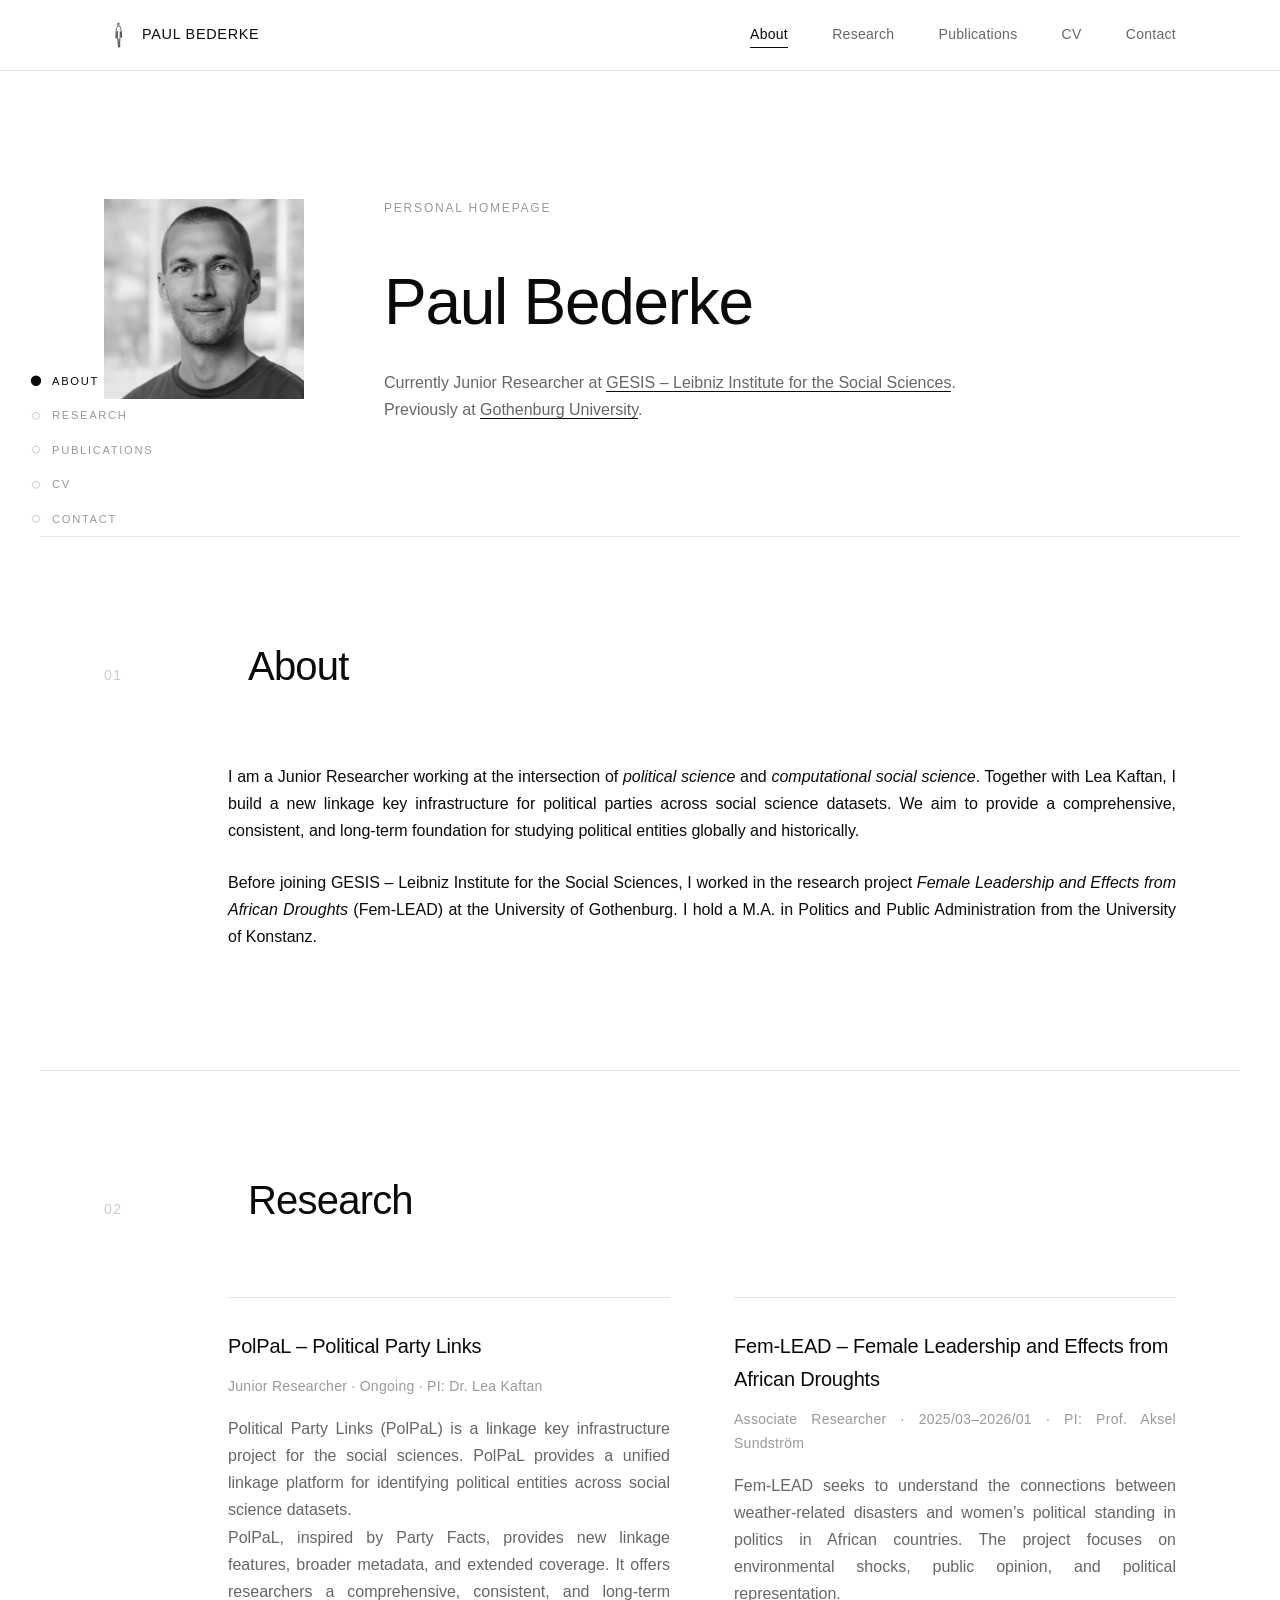
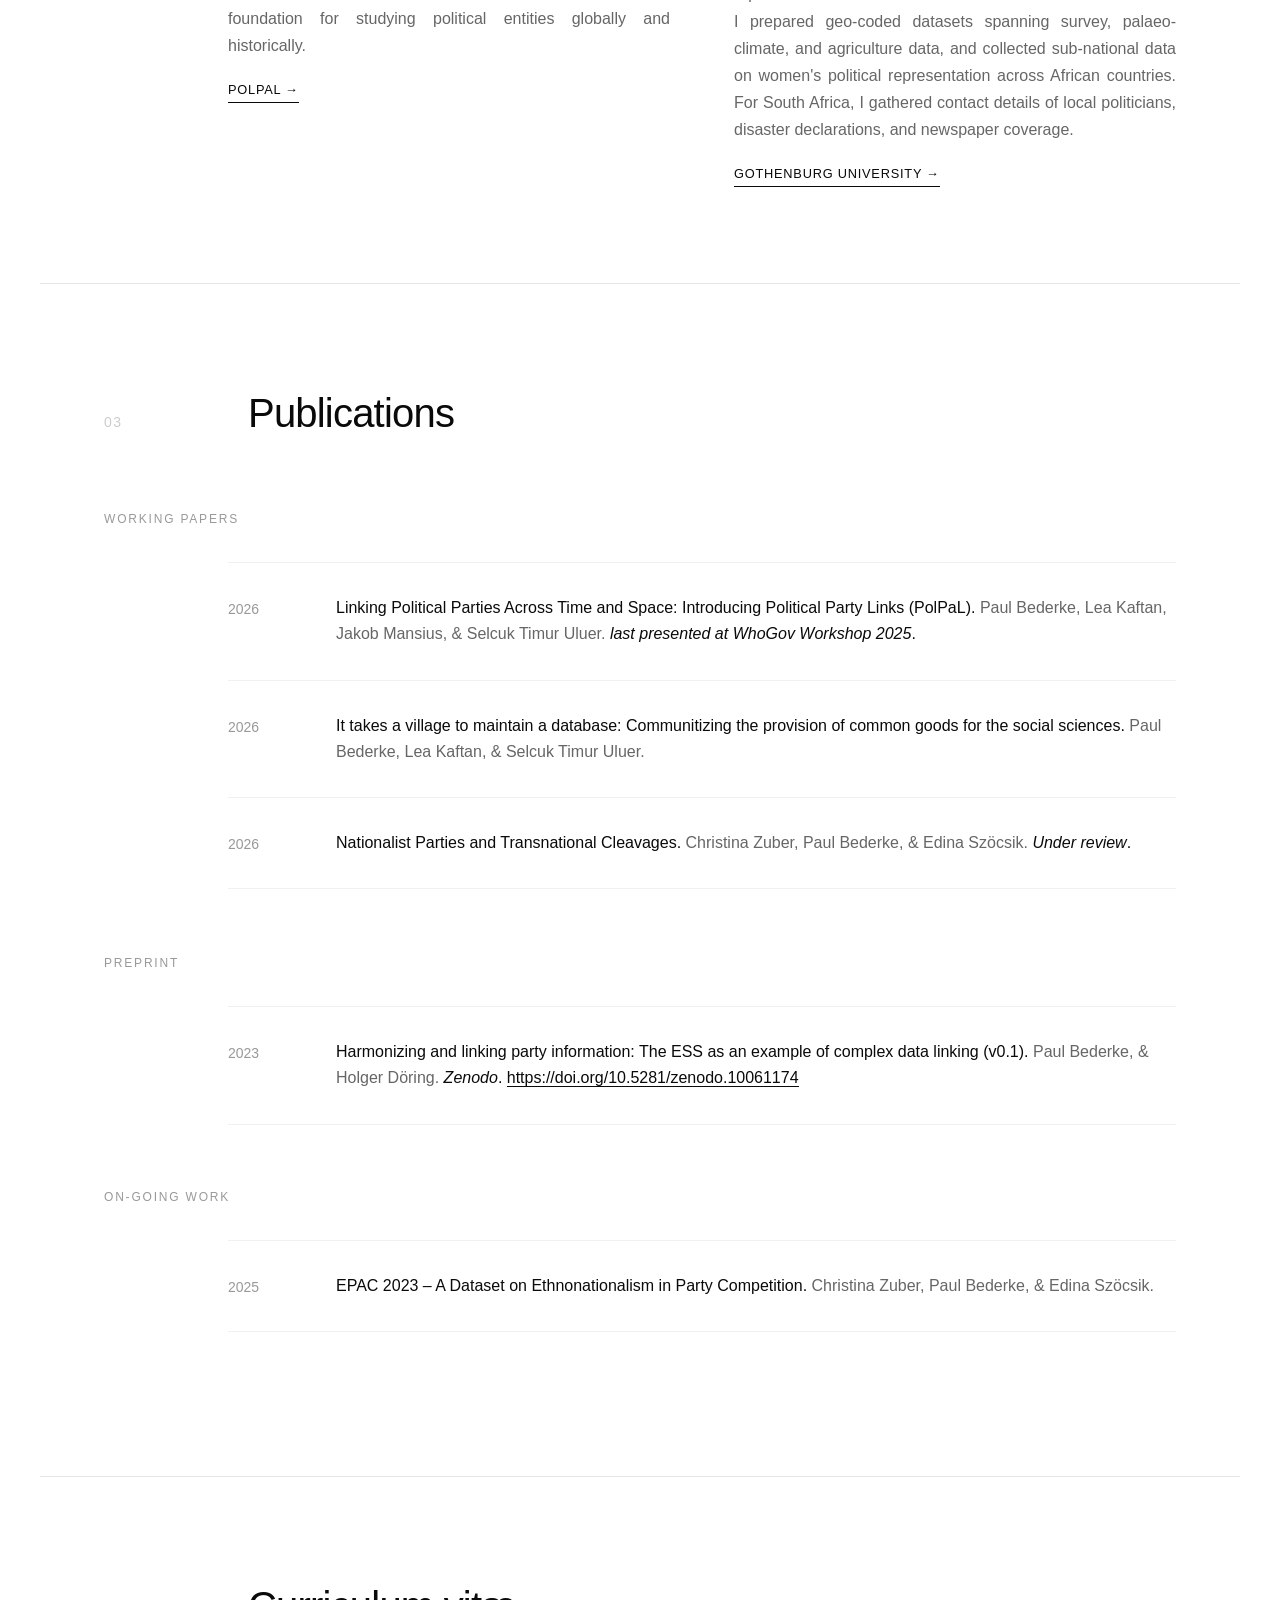
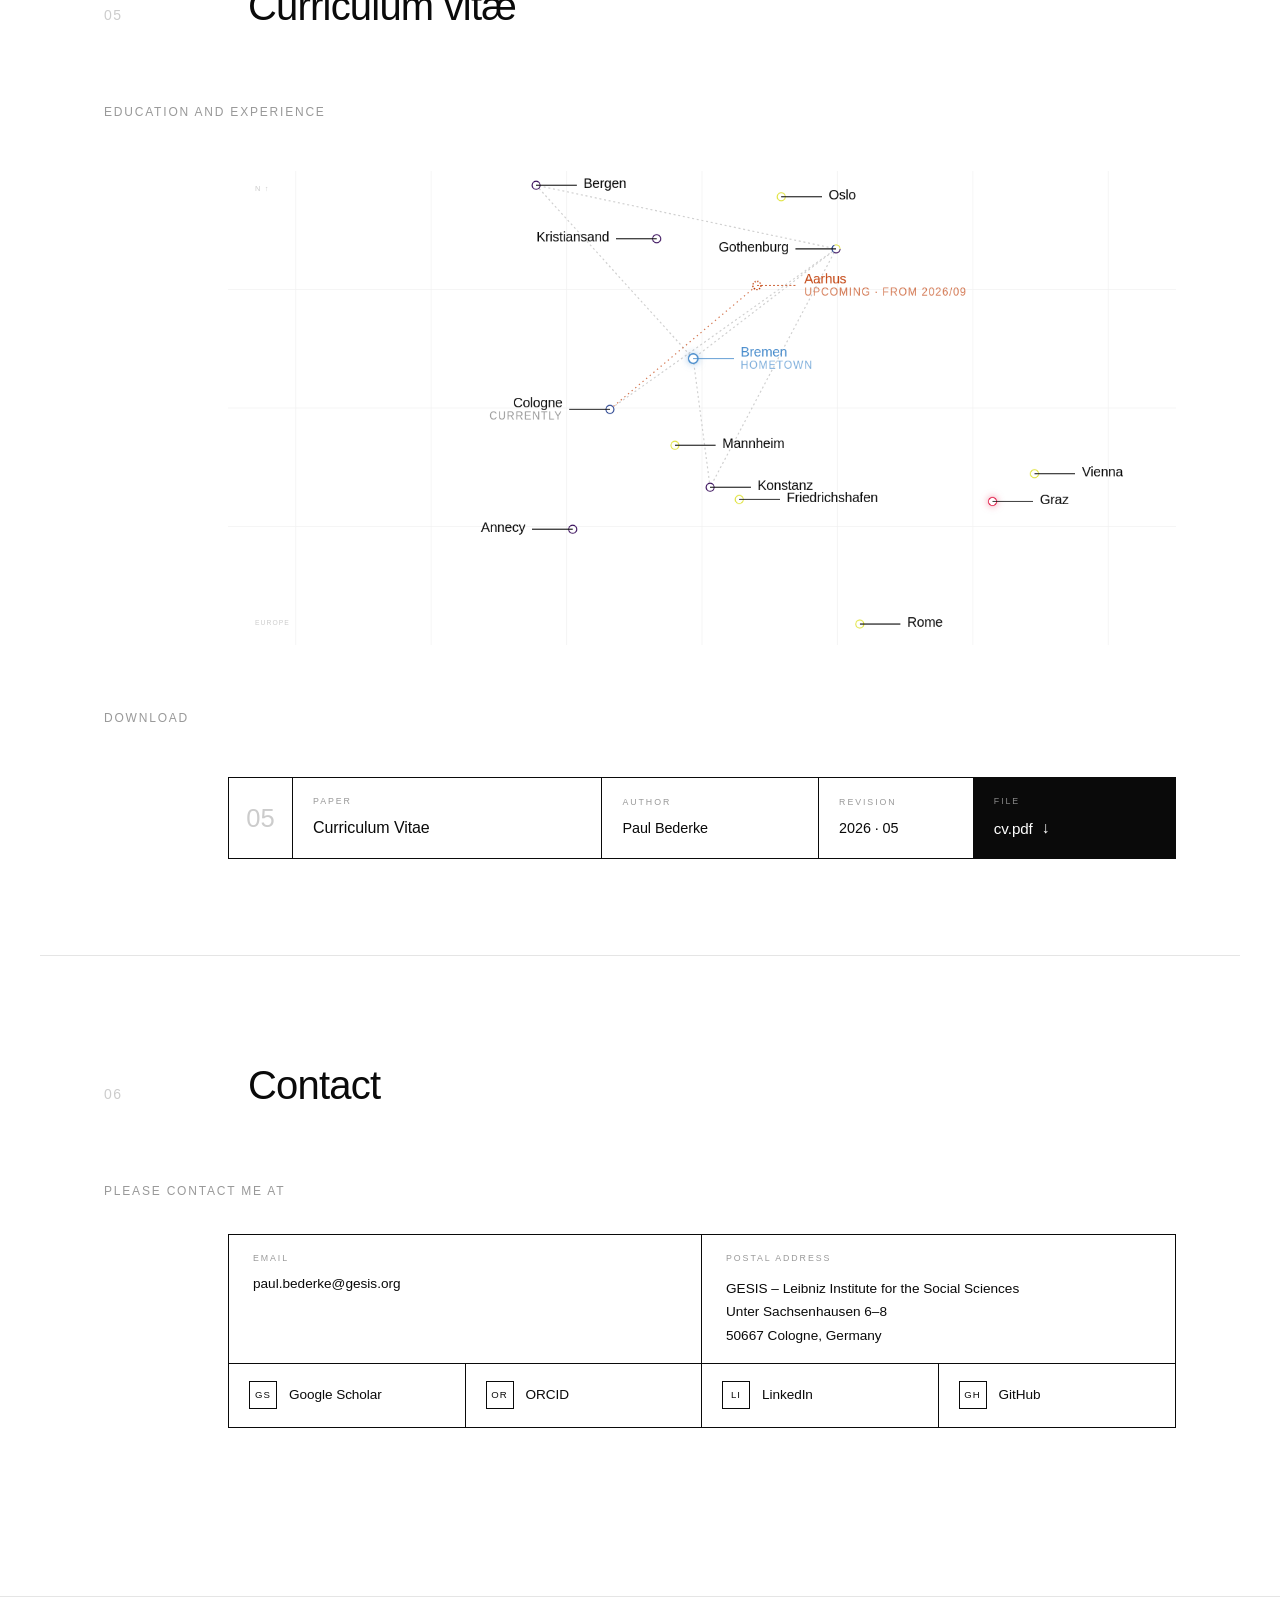
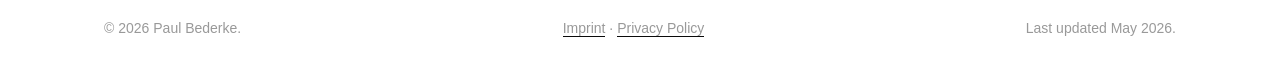
==== index.html @ ec8fa82f "Update PolPaL link and titles of PIs" ====
<!DOCTYPE html>
<html lang="en">

<head>
  <meta charset="UTF-8" />
  <meta name="viewport" content="width=device-width, initial-scale=1.0" />
  <title>Paul Bederke — Homepage</title>
  <meta name="description"
    content="Paul Bederke is a Junior Researcher at GESIS – Leibniz Institute for the Social Sciences, working at the intersection of political science and computational social science. He focuses on political party data linkage (PolPaL) and cross-dataset infrastructure." />
  <meta name="author" content="Paul Bederke" />
  <meta name="keywords"
    content="Paul Bederke, GESIS, Aarhus, university, political science, computational social science, political party data, data linkage, PolPaL, Political Party Links, Party Facts, social science infrastructure, researcher" />
  <meta name="robots" content="index, follow, max-image-preview:large, max-snippet:-1" />
  <meta name="theme-color" content="#0a0a0a" />
  <link rel="canonical" href="https://paulbederke.eu/" />

  <!-- Open Graph -->
  <meta property="og:type" content="profile" />
  <meta property="og:site_name" content="Paul Bederke" />
  <meta property="og:url" content="https://paulbederke.eu/" />
  <meta property="og:title" content="Paul Bederke — Homepage" />
  <meta property="og:description"
    content="Junior Researcher at GESIS working at the intersection of political science and computational social science. Building PolPaL — a linkage key infrastructure for political parties across social science datasets." />
  <meta property="og:image" content="https://paulbederke.eu/me.jpg" />
  <meta property="og:image:alt" content="Portrait of Paul Bederke" />
  <meta property="og:locale" content="en_GB" />
  <meta property="profile:first_name" content="Paul" />
  <meta property="profile:last_name" content="Bederke" />

  <!-- Twitter Card -->
  <meta name="twitter:card" content="summary" />
  <meta name="twitter:title" content="Paul Bederke — Homepage" />
  <meta name="twitter:description"
    content="Junior Researcher at GESIS working at the intersection of political science and computational social science. Building PolPaL — a linkage key infrastructure for political parties across social science datasets." />
  <meta name="twitter:image" content="https://paulbederke.eu/me.jpg" />
  <meta name="twitter:image:alt" content="Portrait of Paul Bederke" />

  <!-- Helvetica is used as a system font; no web font needed -->
  <link rel="icon" type="image/svg+xml" sizes="any" href="icon.svg" />
  <link rel="icon" type="image/svg+xml" href="favicon.svg" />
  <link rel="apple-touch-icon" href="icon.svg" />
  <link rel="stylesheet" href="styles.css" />

  <!-- Structured data -->
  <script type="application/ld+json">
  {
    "@context": "https://schema.org",
    "@graph": [
      {
        "@type": "WebSite",
        "@id": "https://paulbederke.eu/#website",
        "url": "https://paulbederke.eu/",
        "name": "Paul Bederke",
        "description": "Personal homepage of Paul Bederke, Junior Researcher at GESIS working on Political Party Links (PolPaL).",
        "inLanguage": "en",
        "publisher": { "@id": "https://paulbederke.eu/#person" }
      },
      {
        "@type": "Person",
        "@id": "https://paulbederke.eu/#person",
        "name": "Paul Bederke",
        "givenName": "Paul",
        "familyName": "Bederke",
        "url": "https://paulbederke.eu/",
        "mainEntityOfPage": "https://paulbederke.eu/",
        "image": "https://paulbederke.eu/me.jpg",
        "email": "mailto:paul.bederke@gesis.org",
        "description": "Junior Researcher at GESIS \u2013 Leibniz Institute for the Social Sciences, working at the intersection of political science and computational social science. Builds PolPaL, a linkage key infrastructure for political parties across social science datasets.",
        "jobTitle": "Junior Researcher",
        "worksFor": {
          "@type": "Organization",
          "name": "GESIS \u2013 Leibniz Institute for the Social Sciences",
          "url": "https://www.gesis.org/en/home"
        },
        "affiliation": {
          "@type": "Organization",
          "name": "GESIS \u2013 Leibniz Institute for the Social Sciences",
          "url": "https://www.gesis.org/en/home"
        },
        "alumniOf": [
          {
            "@type": "EducationalOrganization",
            "name": "University of Konstanz",
            "url": "https://www.uni-konstanz.de/en/"
          },
          {
            "@type": "EducationalOrganization",
            "name": "University of Bremen",
            "url": "https://www.uni-bremen.de/en/"
          }
        ],
        "knowsAbout": [
          "political science",
          "computational social science",
          "political party data",
          "data linkage",
          "PolPaL",
          "Party Facts",
          "research data infrastructure"
        ],
        "sameAs": [
          "https://scholar.google.com/citations?user=Tad9Q1gAAAAJ&hl=en&oi=ao",
          "https://orcid.org/0000-0001-7555-8656",
          "https://www.linkedin.com/in/paul-bederke/",
          "https://github.com/pbederke"
        ]
      }
    ]
  }
  </script>
</head>

<body>
  <div class="scroll-progress" aria-hidden="true">
    <div class="scroll-progress-bar"></div>
  </div>

  <aside class="side-index" aria-hidden="true">
    <a href="#about" data-target="about"><span class="dot"></span><span class="label">About</span></a>
    <a href="#research" data-target="research"><span class="dot"></span><span class="label">Research</span></a>
    <a href="#publications" data-target="publications"><span class="dot"></span><span
        class="label">Publications</span></a>
    <a href="#cv" data-target="cv"><span class="dot"></span><span class="label">CV</span></a>
    <a href="#contact" data-target="contact"><span class="dot"></span><span class="label">Contact</span></a>
  </aside>

  <header class="site-header">
    <div class="container header-inner">
      <a href="#top" class="brand"><img src="favicon.svg" alt="" class="brand-icon" aria-hidden="true" />Paul
        Bederke</a>
      <nav class="nav">
        <a href="#about">About</a>
        <a href="#research">Research</a>
        <a href="#publications">Publications</a>
        <a href="#cv">CV</a>
        <a href="#contact">Contact</a>
      </nav>
    </div>
  </header>

  <main id="top">
    <section class="hero container">
      <div class="hero-photo-wrap">
        <img src="me.jpg" alt="Portrait of Paul Bederke" class="hero-photo" />
      </div>
      <div class="hero-text">
        <p class="eyebrow reveal">Personal Homepage</p>
        <h1 class="hero-title reveal">
          <em>Paul Bederke</em>
        </h1>
        <p class="hero-sub reveal">
          Currently Junior Researcher at
          <a href="https://www.gesis.org/en/home" target="_blank" rel="noopener noreferrer">GESIS – Leibniz Institute
            for the Social Sciences</a>.
          Previously at <a href="https://www.gu.se/en" target="_blank" rel="noopener noreferrer">Gothenburg
            University</a>.
        </p>
      </div>
    </section>

    <hr class="rule" />

    <section id="about" class="section container">
      <header class="section-head">
        <span class="section-num">01</span>
        <h2>About</h2>
      </header>
      <div class="prose">
        <p>
          I am a Junior Researcher working at the intersection of
          <em>political science</em> and <em>computational social science</em>.
          Together with Lea Kaftan, I build a new linkage key
          infrastructure for political parties across social
          science datasets. We aim to provide a comprehensive, consistent, and long-term
          foundation for studying political entities globally and historically.
        </p>
        <p>
          Before joining GESIS – Leibniz Institute for the Social Sciences, I worked in
          the research project <em>Female Leadership and Effects from African Droughts</em> (Fem‑LEAD)
          at the University of Gothenburg. I hold a M.A. in Politics and Public Administration
          from the University of Konstanz.
        </p>
      </div>
    </section>

    <hr class="rule" />

    <section id="research" class="section container">
      <header class="section-head">
        <span class="section-num">02</span>
        <h2>Research</h2>
      </header>
      <div class="grid two-col">
        <article class="card">
          <h3>PolPaL &ndash; Political Party Links</h3>
          <p class="meta">Junior Researcher &middot; Ongoing &middot; PI: Dr. Lea Kaftan</p>
          <p>
            Political Party Links (PolPaL) is a linkage key
            infrastructure project for the social sciences.
            PolPaL provides a unified linkage platform for
            identifying political entities across social
            science datasets.
          </p>
          <p>
            PolPaL, inspired by Party Facts, provides new
            linkage features, broader metadata, and extended
            coverage. It offers researchers a comprehensive,
            consistent, and long-term foundation for studying
            political entities globally and historically.
          </p>
          <a class="card-link" href="https://polpal.org/" target="_blank" rel="noopener noreferrer">PolPaL &rarr;</a>
        </article>
        <article class="card">
          <h3>Fem-LEAD &ndash; Female Leadership and Effects from African Droughts</h3>
          <p class="meta">Associate Researcher &middot; 2025/03&ndash;2026/01 &middot; PI: Prof. Aksel Sundström</p>
          <p>
            Fem-LEAD seeks to understand the connections between
            weather-related disasters and women’s political standing
            in politics in African countries. The project focuses on
            environmental shocks, public opinion, and political representation.
          </p>
          <p>
            I prepared geo-coded datasets spanning survey, palaeo-climate, and agriculture data,
            and collected sub-national data on women's political representation across African countries.
            For South Africa, I gathered contact details of local politicians, disaster declarations,
            and newspaper coverage.
          </p>
          <a class="card-link"
            href="https://www.gu.se/en/research/female-leadership-and-effects-from-african-droughts-fem-lead"
            target="_blank" rel="noopener noreferrer">Gothenburg University &rarr;</a>
        </article>
      </div>
    </section>

    <hr class="rule" />

    <section id="publications" class="section container">
      <header class="section-head">
        <span class="section-num">03</span>
        <h2>Publications</h2>
      </header>

      <h3 class="sub">Working papers</h3>
      <ol class="pubs">

        <li>
          <span class="year">2026</span>
          <div>
            <span class="title">Linking Political Parties Across Time and Space: Introducing Political Party Links
              (PolPaL).</span>
            <span class="authors">Paul Bederke, Lea Kaftan, Jakob Mansius, & Selcuk Timur Uluer.</span>
            <em>last presented at WhoGov Workshop 2025</em>.
          </div>
        </li>

        <li>
          <span class="year">2026</span>
          <div>
            <span class="title">It takes a village to maintain a database: Communitizing the provision of common goods
              for the social sciences.</span>
            <span class="authors">Paul Bederke, Lea Kaftan, & Selcuk Timur Uluer.</span>
          </div>
        </li>

        <li>
          <span class="year">2026</span>
          <div>
            <span class="title">Nationalist Parties and Transnational Cleavages.</span>
            <span class="authors">Christina Zuber, Paul Bederke, & Edina Szöcsik.</span>
            <em>Under review</em>.
          </div>
        </li>
      </ol>

      <h3 class="sub">Preprint</h3>
      <ol class="pubs">
        <li>
          <span class="year">2023</span>
          <div>
            <span class="title">Harmonizing and linking party information: The ESS as an example of complex data linking
              (v0.1).</span>
            <span class="authors">Paul Bederke, & Holger Döring.</span>
            <em>Zenodo</em>.
            <a href="https://doi.org/10.5281/zenodo.10061174" target="_blank"
              rel="noopener noreferrer">https://doi.org/10.5281/zenodo.10061174</a>
          </div>
        </li>
      </ol>

      <h3 class="sub">On-Going Work</h3>
      <ol class="pubs">

        <li>
          <span class="year">2025</span>
          <div>
            <span class="title">EPAC 2023 – A Dataset on Ethnonationalism in Party Competition.</span>
            <span class="authors">Christina Zuber, Paul Bederke, & Edina Szöcsik.</span>
          </div>
        </li>
      </ol>

    </section>

    <hr class="rule" />

    <section id="cv" class="section container">
      <header class="section-head">
        <span class="section-num">05</span>
        <h2>Curriculum vit&aelig;</h2>
      </header>
      <div class="prose">
        <!--
        <h3 class="sub">Experience</h3>
        <dl class="timeline">
          <dt>Since 2025</dt>
          <dd>Junior Researcher, GESIS – Leibniz Institute for the Social Sciences (Cologne)</dd>
          <dt>2024&ndash;2025</dt>
          <dd>Associate Researcher, University of Gothenburg</dd>
          <dt>2022&ndash;2024</dt>
          <dd>Researcher Assistant, University of Konstanz</dd>
          <dt>2018&ndash;2021</dt>
          <dd>Student Research Assistant , University of Bremen</dd>
          <dt>2020</dt>
          <dd>Research Intern (V-Dem Institute), University of Gothenburg</dd>
        </dl>

        <h3 class="sub">Education</h3>
        <dl class="timeline">
          <dt>2025</dt>
          <dd>M.A. in Politics and Public Administration, University of Konstanz.</dd>
          <dt>2023</dt>
          <dd>ERASMUS+ Exchange Program, University of Gothenburg.</dd>
          <dt>2021</dt>
          <dd>B.A. in Political Science, University of Bremen.</dd>
          <dt>2019</dt>
          <dd>ERASMUS+ Exchange Program, University of Bergen.</dd>
        </dl>
        -->

        <h3 class="sub">Education and Experience</h3>
        <figure class="map-figure">
          <svg class="map" viewBox="-300 0 1400 700" xmlns="http://www.w3.org/2000/svg" role="img"
            aria-label="Map of locations where Paul Bederke has studied and worked">
            <!-- Grid -->
            <g class="map-grid">
              <line x1="-300" y1="175" x2="1100" y2="175" />
              <line x1="-300" y1="350" x2="1100" y2="350" />
              <line x1="-300" y1="525" x2="1100" y2="525" />
              <line x1="-200" y1="0" x2="-200" y2="700" />
              <line x1="0" y1="0" x2="0" y2="700" />
              <line x1="200" y1="0" x2="200" y2="700" />
              <line x1="400" y1="0" x2="400" y2="700" />
              <line x1="600" y1="0" x2="600" y2="700" />
              <line x1="800" y1="0" x2="800" y2="700" />
              <line x1="1000" y1="0" x2="1000" y2="700" />
            </g>

            <!-- Compass / scale label -->
            <g class="map-meta" transform="translate(-260, 30)">
              <text x="0" y="0">N ↑</text>
              <text x="0" y="640" class="map-coord">Europe</text>
            </g>

            <!-- Chronological path: Bremen → Bergen → Gothenburg → Bremen → Konstanz → Gothenburg → Cologne -->
            <polyline class="map-path" points="387,277 155,21 598,115 387,277 412,467 598,115 264,352" />

            <!-- Upcoming leg to Aarhus -->
            <polyline class="map-path map-path-upcoming" points="264,352 481,169" />

            <!-- Locations -->
            <g class="map-points">
              <!-- Bergen -->
              <g class="map-point cat-education" data-side="right" data-city="Bergen" data-country="Norway"
                data-items='[{"period":"2019/08–2020/07","role":"ERASMUS+ Exchange Program, University of Bergen"}]'>
                <circle cx="155" cy="21" r="6" />
                <line class="map-tick" x1="155" y1="21" x2="215" y2="21" />
                <text x="225" y="25" class="map-city">Bergen</text>
              </g>

              <!-- Oslo -->
              <g class="map-point cat-conference" data-side="right" data-city="Oslo" data-country="Norway"
                data-items='[{"period":"2025/09","role":"WhoGov Workshop 2025, University of Oslo"}]'>
                <circle cx="517" cy="38" r="6" />
                <line class="map-tick" x1="517" y1="38" x2="577" y2="38" />
                <text x="587" y="42" class="map-city">Oslo</text>
              </g>

              <!-- Kristiansand -->
              <g class="map-point cat-education" data-side="left" data-city="Kristiansand" data-country="Norway"
                data-items='[{"period":"2022/07","role":"European Integration Summer School 2022, University of Agder"}]'>
                <circle cx="333" cy="100" r="6" />
                <line class="map-tick" x1="333" y1="100" x2="273" y2="100" />
                <text x="263" y="104" class="map-city" text-anchor="end">Kristiansand</text>
              </g>

              <!-- Gothenburg -->
              <g class="map-point cat-multi" data-side="left" data-city="Gothenburg" data-country="Sweden" data-items='[
                  {"period":"2020/08-2020/10","role":"Research Intern, V‑Dem Institute, University of Gothenburg"},
                  {"period":"2023/01-2023/06","role":"ERASMUS+ Exchange Program, University of Gothenburg"},
                  {"period":"2024/03–2025/01","role":"Associate Researcher, Fem‑LEAD project, University of Gothenburg"},
                  {"period":"2025/06","role":"Demscore Conference 2025, University of Gothenburg"},
                  {"period":"2026/06","role":"Demscore Conference 2026, University of Gothenburg"}]'>
                <circle cx="598" cy="115" r="6" />
                <circle class="cat-arc cat-education" cx="598" cy="115" r="6" stroke-dasharray="12.566 25.133"
                  stroke-dashoffset="0" />
                <circle class="cat-arc cat-work" cx="598" cy="115" r="6" stroke-dasharray="12.566 25.133"
                  stroke-dashoffset="-12.566" />
                <circle class="cat-arc cat-conference" cx="598" cy="115" r="6" stroke-dasharray="12.566 25.133"
                  stroke-dashoffset="-25.133" />
                <line class="map-tick" x1="598" y1="115" x2="538" y2="115" />
                <text x="528" y="119" class="map-city" text-anchor="end">Gothenburg</text>
              </g>

              <!-- Aarhus -->
              <g class="map-point is-upcoming" data-side="right" data-city="Aarhus" data-country="Denmark"
                data-items='[{"period":"From 2026/09","role":"PhD program, Aarhus University"}]'>
                <circle cx="481" cy="169" r="6" />
                <line class="map-tick" x1="481" y1="169" x2="541" y2="169" />
                <text x="551" y="166" class="map-city">Aarhus</text>
                <text x="551" y="184" class="map-inst">Upcoming · From 2026/09</text>
              </g>

              <!-- Bremen (starting point) -->
              <g class="map-point is-start" data-side="right" data-city="Bremen" data-country="Germany" data-items='[
                  {"period":"1997/11/17","role":"Born"},
                  {"period":"2017/10–2021/09","role":"B.A. Political Science, University of Bremen"},
                  {"period":"2018/05–2021/03","role":"Student Research Assistant, University of Bremen"}]'>
                <circle cx="387" cy="277" r="7" />
                <line class="map-tick" x1="387" y1="277" x2="447" y2="277" />
                <text x="457" y="274" class="map-city">Bremen</text>
                <text x="457" y="292" class="map-inst">Hometown</text>
              </g>

              <!-- Cologne -->
              <g class="map-point cat-work" data-side="left" data-city="Cologne" data-country="Germany"
                data-items='[
                  {"period":"Since 2025/01","role":"Junior Researcher, GESIS – Leibniz Institute for the Social Sciences"},
                  {"period":"2026/01","role":"Modern Infrastructures for the Study of Parties – Co-Organized Community Workshop at GESIS"}]'>
                <circle cx="264" cy="352" r="6" />
                <line class="map-tick" x1="264" y1="352" x2="204" y2="352" />
                <text x="194" y="349" class="map-city" text-anchor="end">Cologne</text>
                <text x="194" y="367" class="map-inst" text-anchor="end">Currently</text>
              </g>

              <!-- Mannheim -->
              <g class="map-point cat-conference" data-side="right" data-city="Mannheim" data-country="Germany"
                data-items='[{"period":"2026/04","role":"GESIS Political Science Roundtable 2026 at GESIS Mannheim"}]'>
                <circle cx="360" cy="405" r="6" />
                <line class="map-tick" x1="360" y1="405" x2="420" y2="405" />
                <text x="430" y="409" class="map-city">Mannheim</text>
              </g>

              <!-- Konstanz -->
              <g class="map-point cat-education" data-side="right" data-city="Konstanz" data-country="Germany"
                data-items='[
                  {"period":"2021/10-2025/01","role":"M.A. Politics and Public Administration, University of Konstanz"},
                  {"period":"2022/01–2023/03","role":"Research Assistant, University of Konstanz"},
                  {"period":"2023/10–2024/05","role":"Research Assistant, University of Konstanz"}]'>
                <circle cx="412" cy="467" r="6" />
                <line class="map-tick" x1="412" y1="467" x2="472" y2="467" />
                <text x="482" y="471" class="map-city">Konstanz</text>
              </g>

              <!-- Annecy -->
              <g class="map-point cat-education" data-side="left" data-city="Annecy" data-country="France"
                data-items='[{"period":"2026/01","role":"S3 School – Sustainable Scientific Software School, LAPP"}]'>
                <circle cx="209" cy="529" r="6" />
                <line class="map-tick" x1="209" y1="529" x2="149" y2="529" />
                <text x="139" y="533" class="map-city" text-anchor="end">Annecy</text>
              </g>

              <!-- Rome -->
              <g class="map-point cat-conference" data-side="right" data-city="Rome" data-country="Italy"
                data-items='[{"period":"2025/03","role":"1st OSCARS Annual General Meeting, OSCARS"}]'>
                <circle cx="633" cy="669" r="6" />
                <line class="map-tick" x1="633" y1="669" x2="693" y2="669" />
                <text x="703" y="673" class="map-city">Rome</text>
              </g>

              <!-- Graz -->
              <g class="map-point cat-love" data-side="right" data-city="Graz" data-country="Austria"
                data-items='[{"period":"Since 2025/09","role":"Simply lovely!"}]'>
                <circle cx="829" cy="488" r="6" />
                <line class="map-tick" x1="829" y1="488" x2="889" y2="488" />
                <text x="899" y="492" class="map-city">Graz</text>
              </g>

              <!-- Vienna -->
              <g class="map-point cat-conference" data-side="right" data-city="Vienna" data-country="Austria"
                data-items='[{"period":"2026/03","role":"CSDI Workshop 2026, University of Vienna"}]'>
                <circle cx="891" cy="447" r="6" />
                <line class="map-tick" x1="891" y1="447" x2="951" y2="447" />
                <text x="961" y="451" class="map-city">Vienna</text>
              </g>

              <!-- Friedrichshafen -->
              <g class="map-point cat-conference" data-side="right" data-city="Friedrichshafen" data-country="Germany"
                data-items='[{"period":"2026/06","role":"Dreiländertagung 2026, Zeppelin University"}]'>
                <circle cx="455" cy="485" r="6" />
                <line class="map-tick" x1="455" y1="485" x2="515" y2="485" />
                <text x="525" y="489" class="map-city">Friedrichshafen</text>
              </g>
            </g>
          </svg>

          <div class="map-popup" role="dialog" aria-hidden="true" aria-labelledby="map-popup-city">
            <button class="map-popup-close" type="button" aria-label="Close">&times;</button>
            <p class="map-popup-eyebrow"><span class="map-popup-country"></span></p>
            <h4 class="map-popup-city" id="map-popup-city"></h4>
            <dl class="map-popup-list timeline"></dl>
          </div>
        </figure>
      </div>

      <!--
      <h3 class="sub">Grants</h3>
      <dl class="timeline">
        <dt>2024</dt>
        <dd>OSCARS 1st Open Call, Project: <em>01‑415‑Harmony in the Democratic Ideological Space (HarDIS)</em>.
          Project application together with Lea Kaftan, Sebastian Ziaja, and Alexia Katsanidou. €250.000.</dd>
      </dl>

      <h3 class="sub">Volunteer work</h3>
      <dl class="timeline">
        <dt>Since 2020</dt>
        <dd>Project Coordinator. Party Facts (<a
            href="https://partyfacts.herokuapp.com/">https://partyfacts.herokuapp.com/</a>)</dd>
      </dl>
      -->

      <h3 class="sub">Download</h3>
      <a class="cv-titleblock" href="cv.pdf" download aria-label="Download full CV (PDF)">
        <div class="cv-tb-cell cv-tb-num">05</div>
        <div class="cv-tb-cell cv-tb-title">
          <span class="cv-tb-eyebrow">Paper</span>
          <span class="cv-tb-value">Curriculum Vitae</span>
        </div>
        <div class="cv-tb-cell cv-tb-author">
          <span class="cv-tb-eyebrow">Author</span>
          <span class="cv-tb-value">Paul Bederke</span>
        </div>
        <div class="cv-tb-cell cv-tb-rev">
          <span class="cv-tb-eyebrow">Revision</span>
          <span class="cv-tb-value">2026 · 05</span>
        </div>
        <div class="cv-tb-cell cv-tb-download">
          <span class="cv-tb-eyebrow">File</span>
          <span class="cv-tb-value">
            cv.pdf
            <span class="cv-tb-arrow" aria-hidden="true">↓</span>
          </span>
        </div>
      </a>
    </section>

    <hr class="rule" />

    <section id="contact" class="section container">
      <header class="section-head">
        <span class="section-num">06</span>
        <h2>Contact</h2>
      </header>

      <h3 class="sub">Please contact me at</h3>

      <div class="contact-plaque">

        <div class="contact-plaque-top">

          <a class="contact-plaque-email" href="mailto:paul.bederke@gesis.org">
            <span class="contact-callout">
              <span class="contact-callout-label">Email</span>
              <span class="contact-callout-addr">paul.bederke@gesis.org</span>
            </span>
          </a>

          <div class="contact-plaque-postal">
            <span class="contact-callout-label">Postal address</span>
            <address>
              GESIS &ndash; Leibniz Institute for the Social Sciences<br />
              Unter Sachsenhausen 6&ndash;8<br />
              50667 Cologne, Germany
            </address>
          </div>

        </div>

        <div class="contact-plaque-sigs">
          <a class="contact-sig" href="https://scholar.google.com/citations?user=Tad9Q1gAAAAJ&amp;hl=en&amp;oi=ao"
            target="_blank" rel="noopener noreferrer">
            <span class="contact-sig-mono">GS</span>
            <span class="contact-sig-label">Google Scholar</span>
          </a>
          <a class="contact-sig" href="https://orcid.org/0000-0001-7555-8656" target="_blank" rel="noopener noreferrer">
            <span class="contact-sig-mono">OR</span>
            <span class="contact-sig-label">ORCID</span>
          </a>
          <a class="contact-sig" href="https://www.linkedin.com/in/paul-bederke/" target="_blank"
            rel="noopener noreferrer">
            <span class="contact-sig-mono">LI</span>
            <span class="contact-sig-label">LinkedIn</span>
          </a>
          <a class="contact-sig" href="https://github.com/pbederke" target="_blank" rel="noopener noreferrer">
            <span class="contact-sig-mono">GH</span>
            <span class="contact-sig-label">GitHub</span>
          </a>
        </div>
      </div>
    </section>
  </main>

  <footer class="site-footer">
    <div class="container footer-inner">
      <span>&copy; <span id="year"></span> Paul Bederke.</span>
      <span><a href="imprint.html">Imprint</a> · <a href="privacy.html">Privacy Policy</a></span>
      <span>Last updated <time datetime="2026-05">May 2026</time>.</span>
    </div>
  </footer>

  <script>
    document.getElementById('year').textContent = new Date().getFullYear();

    // Scroll progress bar
    const progressBar = document.querySelector('.scroll-progress-bar');
    const onScroll = () => {
      const scrollTop = window.scrollY;
      const docHeight = document.documentElement.scrollHeight - window.innerHeight;
      const pct = docHeight > 0 ? (scrollTop / docHeight) * 100 : 0;
      progressBar.style.transform = `scaleX(${pct / 100})`;

      // Parallax hero photo
      const photo = document.querySelector('.hero-photo');
      if (photo) {
        const offset = Math.min(scrollTop * 0.25, 200);
        photo.style.transform = `translateY(${offset}px)`;
      }

      // Header shrink
      const header = document.querySelector('.site-header');
      if (header) header.classList.toggle('is-scrolled', scrollTop > 40);
    };
    window.addEventListener('scroll', onScroll, { passive: true });
    onScroll();

    // Reveal on scroll
    const revealEls = document.querySelectorAll('.section, .reveal, .pubs li, .card, .timeline');
    revealEls.forEach(el => el.classList.add('reveal-init'));
    const revealObs = new IntersectionObserver((entries) => {
      entries.forEach(entry => {
        if (entry.isIntersecting) {
          entry.target.classList.add('is-visible');
          revealObs.unobserve(entry.target);
        }
      });
    }, { threshold: 0.12, rootMargin: '0px 0px -60px 0px' });
    revealEls.forEach(el => revealObs.observe(el));

    // Active section in side index + nav
    const sections = document.querySelectorAll('main section[id]');
    const sideLinks = document.querySelectorAll('.side-index a');
    const navLinks = document.querySelectorAll('.nav a');
    const activeObs = new IntersectionObserver((entries) => {
      entries.forEach(entry => {
        if (entry.isIntersecting) {
          const id = entry.target.id;
          sideLinks.forEach(a => a.classList.toggle('is-active', a.dataset.target === id));
          navLinks.forEach(a => a.classList.toggle('is-active', a.getAttribute('href') === '#' + id));
        }
      });
    }, { threshold: 0.3 });
    sections.forEach(s => activeObs.observe(s));

    // Map point popup
    const mapFigure = document.querySelector('.map-figure');
    const popup = document.querySelector('.map-popup');
    if (mapFigure && popup) {
      const popupCity = popup.querySelector('.map-popup-city');
      const popupCountry = popup.querySelector('.map-popup-country');
      const popupList = popup.querySelector('.map-popup-list');
      const closeBtn = popup.querySelector('.map-popup-close');

      const closePopup = () => {
        popup.classList.remove('is-visible');
        popup.setAttribute('aria-hidden', 'true');
        mapFigure.querySelectorAll('.map-point.is-selected').forEach(p => p.classList.remove('is-selected'));
      };

      const openPopup = (pt) => {
        popupCity.textContent = pt.dataset.city || '';
        popupCountry.textContent = pt.dataset.country || '';

        // Build bullet list from data-items JSON
        popupList.innerHTML = '';
        let items = [];
        try { items = JSON.parse(pt.dataset.items || '[]'); } catch (e) { items = []; }
        items.forEach(item => {
          const dt = document.createElement('dt');
          dt.textContent = item.period || '';
          const dd = document.createElement('dd');
          dd.textContent = item.role || '';
          popupList.appendChild(dt);
          popupList.appendChild(dd);
        });

        // Position relative to figure
        const figRect = mapFigure.getBoundingClientRect();
        const dot = pt.querySelector('circle');
        const dotRect = dot.getBoundingClientRect();
        const cx = dotRect.left + dotRect.width / 2 - figRect.left;
        const cy = dotRect.top + dotRect.height / 2 - figRect.top;

        // Show first to measure
        popup.classList.add('is-visible');
        popup.setAttribute('aria-hidden', 'false');

        const popupW = popup.offsetWidth;
        const popupH = popup.offsetHeight;
        const margin = 16;

        let left = cx + 20;
        let top = cy - popupH / 2;
        if (left + popupW + margin > figRect.width) left = cx - popupW - 20;
        if (left < margin) left = margin;
        if (top < margin) top = margin;
        if (top + popupH + margin > figRect.height) top = figRect.height - popupH - margin;

        popup.style.left = left + 'px';
        popup.style.top = top + 'px';

        mapFigure.querySelectorAll('.map-point.is-selected').forEach(p => p.classList.remove('is-selected'));
        pt.classList.add('is-selected');
      };

      mapFigure.querySelectorAll('.map-point').forEach(pt => {
        pt.addEventListener('click', (e) => {
          e.stopPropagation();
          if (pt.classList.contains('cat-love') || pt.classList.contains('is-upcoming')) return;
          if (pt.classList.contains('is-selected')) {
            closePopup();
          } else {
            openPopup(pt);
          }
        });
      });

      closeBtn.addEventListener('click', closePopup);
      document.addEventListener('click', (e) => {
        if (!popup.contains(e.target) && !e.target.closest('.map-point')) closePopup();
      });
      document.addEventListener('keydown', (e) => {
        if (e.key === 'Escape') closePopup();
      });
      window.addEventListener('resize', closePopup, { passive: true });
    }
  </script>
</body>

</html>
---- styles.css ----
/* --- Reset & base --- */
*, *::before, *::after { box-sizing: border-box; }
html { scroll-behavior: smooth; }
body {
  margin: 0;
  font-family: 'Helvetica Neue', Helvetica, Arial, sans-serif;
  font-size: 16px;
  line-height: 1.65;
  color: #0a0a0a;
  background: #ffffff;
  -webkit-font-smoothing: antialiased;
  text-rendering: optimizeLegibility;
  font-weight: 400;
}

a { 
  color: inherit; 
  text-decoration: none;
  border-bottom: 1px solid #0a0a0a;
  transition: opacity 0.2s ease;
}
a:hover { opacity: 0.5; }

em { font-style: italic; }
.accent { color: #0a0a0a; font-weight: 500; }

.container {
  max-width: 1200px;
  margin: 0 auto;
  padding: 0 4rem;
}

@media (max-width: 768px) {
  .container { padding: 0 2rem; }
}

/* --- Header --- */
.site-header {
  border-bottom: 1px solid #e5e5e5;
  background: rgba(255, 255, 255, 0.95);
  position: sticky; 
  top: 0; 
  z-index: 100;
  backdrop-filter: blur(10px);
}
.header-inner {
  display: flex; 
  align-items: center; 
  justify-content: space-between;
  padding: 1.25rem 4rem;
  gap: 2rem;
}
@media (max-width: 768px) {
  .header-inner { padding: 1.5rem 2rem; flex-wrap: wrap; }
}
.brand {
  display: inline-flex;
  align-items: center;
  gap: 0.5rem;
  font-family: 'Helvetica Neue', Helvetica, Arial, sans-serif;
  font-weight: 500;
  font-size: 0.9rem;
  text-decoration: none;
  letter-spacing: 0.05em;
  text-transform: uppercase;
  border: none;
}
.brand-icon {
  display: block;
  width: 30px;
  height: 30px;
  flex-shrink: 0;
}
.nav {
  font-size: 0.875rem;
  letter-spacing: 0.02em;
}
.nav a {
  margin-left: 2.5rem;
  border: none;
  color: #666;
  font-weight: 400;
}
.nav a:hover { 
  color: #0a0a0a; 
  opacity: 1;
}
@media (max-width: 768px) {
  .nav a { margin-left: 1.5rem; }
}

/* --- Hero --- */
.hero {
  padding: 8rem 4rem 6rem;
  display: grid;
  grid-template-columns: 200px 1fr;
  gap: 5rem;
  align-items: start;
}
@media (max-width: 768px) {
  .hero { 
    grid-template-columns: 1fr; 
    gap: 3rem; 
    padding: 5rem 2rem 4rem;
  }
}
.hero-photo {
  width: 200px;
  height: 200px;
  object-fit: cover;
  flex-shrink: 0;
  filter: grayscale(100%);
  transition: filter 0.3s ease;
}
.hero-photo:hover {
  filter: grayscale(0%);
}
@media (max-width: 768px) {
  .hero-photo { width: 150px; height: 150px; }
}
.hero-text { 
  padding-top: 0;
}
.eyebrow {
  font-size: 0.75rem;
  letter-spacing: 0.15em;
  text-transform: uppercase;
  color: #999;
  margin: 0 0 3rem;
  font-weight: 500;
}
.hero-title {
  font-weight: 300;
  font-size: clamp(2.5rem, 5vw, 4rem);
  line-height: 1.1;
  margin: 0 0 2rem;
  letter-spacing: -0.02em;
  font-style: normal;
}
.hero-title em {
  font-style: normal;
  font-weight: 300;
}
.hero-sub {
  font-size: 1rem;
  color: #666;
  max-width: 600px;
  line-height: 1.7;
  text-align: left;
  font-weight: 400;
}

/* --- Rules / sections --- */
.rule {
  border: 0;
  border-top: 1px solid #e5e5e5;
  max-width: 1200px;
  margin: 0 auto;
}
.section { 
  padding: 6rem 4rem; 
}
@media (max-width: 768px) {
  .section { padding: 4rem 2rem; }
}
.section-head {
  display: grid;
  grid-template-columns: 80px 1fr;
  gap: 4rem;
  margin-bottom: 4rem;
  align-items: baseline;
}
@media (max-width: 768px) {
  .section-head { 
    grid-template-columns: 60px 1fr;
    gap: 2rem;
    margin-bottom: 3rem;
  }
}
.section-num {
  font-size: 0.875rem;
  letter-spacing: 0.1em;
  color: #ccc;
  font-weight: 400;
}
.section h2 {
  font-weight: 300;
  font-size: 2.5rem;
  margin: 0;
  letter-spacing: -0.02em;
}
@media (max-width: 768px) {
  .section h2 { font-size: 2rem; }
}
.sub {
  font-size: 0.75rem;
  letter-spacing: 0.15em;
  text-transform: uppercase;
  color: #999;
  margin: 4rem 0 2rem;
  font-weight: 500;
}

.prose p { 
  margin: 0 0 1.5rem; 
  text-align: justify;
  line-height: 1.7;
}
.prose {
  margin-left: 124px;
}
.prose > .sub {
  margin-left: -124px;
}
@media (max-width: 768px) {
  .prose { margin-left: 0; }
  .prose > .sub { margin-left: 0; }
}
.prose a { 
  color: inherit;
  border-bottom: 1px solid #0a0a0a;
}

/* --- Research grid --- */
.grid { 
  display: grid; 
  gap: 3rem;
  margin-left: 124px;
}
@media (max-width: 768px) {
  .grid { margin-left: 0; }
}
.one-col { grid-template-columns: 1fr; }
.two-col { grid-template-columns: 1fr; }
@media (min-width: 900px) { 
  .two-col { grid-template-columns: repeat(2, 1fr); gap: 4rem; } 
}
.card {
  border-top: 1px solid #e5e5e5;
  padding-top: 2rem;
}
.card h3 {
  font-weight: 400;
  font-size: 1.25rem;
  margin: 0 0 0.75rem;
  letter-spacing: -0.01em;
}
.card .meta {
  font-size: 0.875rem;
  color: #999;
  letter-spacing: 0.02em;
  margin: 0 0 1rem;
  font-weight: 400;
}
.card p { 
  margin: 0; 
  color: #666; 
  text-align: justify;
  line-height: 1.7;
}
.card-link {
  display: inline-block;
  margin-top: 1.25rem;
  font-size: 0.8rem;
  letter-spacing: 0.06em;
  text-transform: uppercase;
  font-weight: 500;
  color: #0a0a0a;
  text-decoration: none;
  border-bottom: 1px solid #0a0a0a;
  padding-bottom: 0.1em;
  transition: color 0.2s ease, border-color 0.2s ease;
}
.card-link:hover { color: #c2410c; border-color: #c2410c; }

/* --- Publications --- */
.pubs {
  list-style: none;
  padding: 0;
  margin: 0 0 3rem 124px;
}
@media (max-width: 768px) {
  .pubs { margin-left: 0; }
}
.pubs li {
  display: grid;
  grid-template-columns: 60px 1fr;
  gap: 3rem;
  padding: 2rem 0;
  border-top: 1px solid #f0f0f0;
  text-align: left;
}
@media (max-width: 768px) {
  .pubs li {
    grid-template-columns: 50px 1fr;
    gap: 2rem;
    padding: 1.5rem 0;
  }
}
.pubs li:last-child { border-bottom: 1px solid #f0f0f0; }
.year {
  font-size: 0.875rem;
  color: #999;
  padding-top: 0.2rem;
  text-align: left;
  font-weight: 400;
}
.title { 
  font-style: normal;
  font-weight: 400;
}
.authors { 
  color: #666;
  font-weight: 400;
}

/* --- Teaching --- */
.course-list { 
  list-style: none; 
  padding: 0;
  margin-left: 124px;
}
@media (max-width: 768px) {
  .course-list { margin-left: 0; }
}
.course-list li {
  padding: 1.5rem 0;
  border-top: 1px solid #f0f0f0;
  text-align: left;
  line-height: 1.7;
}
.course-list li:last-child { border-bottom: 1px solid #f0f0f0; }

/* --- CV timeline --- */
.timeline {
  display: grid;
  grid-template-columns: 100px 1fr;
  gap: 1rem 3rem;
  margin: 0 0 3rem 124px;
}
@media (max-width: 768px) {
  .timeline { 
    grid-template-columns: 80px 1fr;
    gap: 1rem 2rem;
    margin-left: 0;
  }
}
.timeline dt {
  font-size: 0.875rem;
  color: #999;
  padding-top: 0.2rem;
  white-space: nowrap;
  font-weight: 400;
}
.timeline dd { 
  margin: 0; 
  text-align: left;
  line-height: 1.7;
  color: #666;
}

.button {
  display: inline-block;
  margin-top: 2rem;
  margin-left: 124px;
  padding: 0.875rem 2rem;
  border: 1px solid #0a0a0a;
  text-decoration: none;
  font-size: 0.875rem;
  letter-spacing: 0.05em;
  color: #0a0a0a;
  background: transparent;
  transition: all 0.2s ease;
  text-transform: uppercase;
  font-weight: 400;
}
@media (max-width: 768px) {
  .button { margin-left: 0; }
}
.button:hover { 
  background: #0a0a0a; 
  color: #ffffff;
  opacity: 1;
}

/* --- Contact links --- */
.links { 
  list-style: none; 
  padding: 0; 
  display: flex; 
  flex-wrap: wrap; 
  gap: 2rem;
  margin-left: 124px;
}
@media (max-width: 768px) {
  .links { margin-left: 0; }
}
.links a { 
  color: #666;
  border-bottom: 1px solid transparent;
  transition: all 0.2s ease;
}
.links a:hover {
  color: #0a0a0a;
  border-bottom-color: #0a0a0a;
  opacity: 1;
}

/* --- Contact cornerstone plaque --- */
.contact-plaque {
  position: relative;
  margin: 0 0 0 124px;
  border: 1px solid #0a0a0a;
}
.contact-reg {
  position: absolute;
  width: 14px;
  height: 14px;
  pointer-events: none;
}
.contact-reg-tl { top: -7px;    left: -7px;    border-top: 2px solid #0a0a0a; border-left: 2px solid #0a0a0a; background: #ffffff; }
.contact-reg-tr { top: -7px;    right: -7px;   border-top: 2px solid #0a0a0a; border-right: 2px solid #0a0a0a; background: #ffffff; }
.contact-reg-bl { bottom: -7px; left: -7px;    border-bottom: 2px solid #0a0a0a; border-left: 2px solid #0a0a0a; background: #ffffff; }
.contact-reg-br { bottom: -7px; right: -7px;   border-bottom: 2px solid #0a0a0a; border-right: 2px solid #0a0a0a; background: #ffffff; }
.contact-plaque-head {
  display: flex;
  justify-content: space-between;
  align-items: baseline;
  gap: 1.5rem;
  padding-bottom: 1.25rem;
  border-bottom: 1px solid #0a0a0a;
  font-size: 0.6rem;
  letter-spacing: 0.25em;
  text-transform: uppercase;
  color: #999;
  font-weight: 500;
}
.contact-plaque-stamp {
  color: #0a0a0a;
}
.contact-plaque-top {
  display: grid;
  grid-template-columns: 1fr 1fr;
  border-bottom: 1px solid #0a0a0a;
}
.contact-plaque-email {
  display: flex;
  align-items: flex-start;
  gap: 1.25rem;
  padding: 1rem 1.5rem;
  border-right: 1px solid #0a0a0a;
  border-bottom: none;
  text-decoration: none;
  color: #0a0a0a;
  transition: background 0.25s ease;
}
.contact-plaque-email:hover {
  background: #fafafa;
}
.contact-balloon {
  flex-shrink: 0;
  display: inline-flex;
  align-items: center;
  justify-content: center;
  width: 52px;
  height: 52px;
  border: 2px solid #0a0a0a;
  border-radius: 50%;
  background: #ffffff;
  font-size: 1.6rem;
  font-weight: 300;
  line-height: 1;
  color: #0a0a0a;
  transition: background 0.3s ease, color 0.3s ease, transform 0.4s cubic-bezier(0.22, 1, 0.36, 1);
}
.contact-leader {
  flex: 0 0 auto;
  width: 80px;
  height: 1px;
  background-image: linear-gradient(to right, #0a0a0a 50%, transparent 50%);
  background-size: 8px 1px;
  background-repeat: repeat-x;
  transition: width 0.4s cubic-bezier(0.22, 1, 0.36, 1);
}
.contact-callout {
  display: flex;
  flex-direction: column;
  min-width: 0;
}
.contact-callout-label {
  font-size: 0.55rem;
  letter-spacing: 0.22em;
  text-transform: uppercase;
  color: #999;
  margin-bottom: 0.4rem;
  font-weight: 500;
}
.contact-callout-addr {
  font-size: 0.85rem;
  font-weight: 300;
  color: #0a0a0a;
  word-break: break-all;
  transition: color 0.3s ease;
  line-height: 1.7;
}
.contact-plaque-email:hover .contact-callout-addr {
  color: #c2410c;
}
@keyframes leaderFlow {
  from { background-position-x: 0; }
  to   { background-position-x: 8px; }
}
.contact-plaque-sigs {
  display: grid;
  grid-template-columns: repeat(4, 1fr);
}
.contact-plaque-postal {
  padding: 1rem 1.5rem;
  display: flex;
  flex-direction: column;
  gap: 0.35rem;
}
.contact-plaque-postal address {
  font-style: normal;
  font-size: 0.85rem;
  font-weight: 300;
  color: #0a0a0a;
  line-height: 1.7;
}
.contact-sig {
  display: flex;
  align-items: center;
  gap: 0.75rem;
  padding: 1.1rem 1.25rem;
  border-right: 1px solid #0a0a0a;
  border-bottom: none;
  text-decoration: none;
  color: #0a0a0a;
  transition: background 0.25s ease;
}
.contact-sig:last-child { border-right: none; }
.contact-sig:hover { background: #fafafa; }
.contact-sig-mono {
  display: inline-flex;
  align-items: center;
  justify-content: center;
  width: 28px;
  height: 28px;
  border: 1px solid #0a0a0a;
  font-size: 0.6rem;
  letter-spacing: 0.1em;
  font-weight: 500;
  transition: background 0.25s ease, color 0.25s ease;
}
.contact-sig:hover .contact-sig-mono {
  background: #0a0a0a;
  color: #ffffff;
}
.contact-sig-label {
  font-size: 0.85rem;
  letter-spacing: -0.005em;
}
@media (max-width: 768px) {
  .contact-plaque {
    margin-left: 0;
  }
  .contact-plaque-top {
    grid-template-columns: 1fr;
  }
  .contact-plaque-email {
    border-right: none;
    padding: 1rem 1.25rem;
  }
  .contact-plaque-postal {
    border-top: 1px solid #0a0a0a;
  }
  .contact-plaque-sigs {
    grid-template-columns: 1fr 1fr;
  }
  .contact-sig:nth-child(2) { border-right: none; }
  .contact-sig:nth-child(1),
  .contact-sig:nth-child(2) { border-bottom: 1px solid #0a0a0a; }
}

/* --- Grant receipt --- */
.grant-receipt {
  margin: 0 0 0 124px;
  border: 1px solid #0a0a0a;
}
.grant-receipt-head {
  display: flex;
  justify-content: space-between;
  align-items: baseline;
  padding: 0.6rem 1.25rem;
  background: #0a0a0a;
  color: #ffffff;
}
.grant-receipt-head-label {
  font-size: 0.55rem;
  letter-spacing: 0.22em;
  text-transform: uppercase;
  font-weight: 500;
  color: #666;
}
.grant-receipt-head-year {
  font-size: 0.75rem;
  letter-spacing: 0.1em;
  font-weight: 400;
}
.grant-receipt-row {
  display: grid;
  grid-template-columns: 130px 1fr;
  gap: 1rem;
  padding: 0.65rem 1.25rem;
  border-top: 1px solid #f0f0f0;
  align-items: baseline;
}
.grant-receipt-key {
  font-size: 0.65rem;
  letter-spacing: 0.1em;
  text-transform: uppercase;
  color: #bbb;
  font-weight: 500;
}
.grant-receipt-val {
  font-size: 0.85rem;
  color: #0a0a0a;
  line-height: 1.55;
}
.grant-receipt-total {
  display: flex;
  justify-content: space-between;
  align-items: baseline;
  padding: 0.85rem 1.25rem;
  border-top: 1px solid #0a0a0a;
  background: #f8f8f8;
}
.grant-receipt-total-label {
  font-size: 0.55rem;
  letter-spacing: 0.22em;
  text-transform: uppercase;
  font-weight: 500;
  color: #999;
}
.grant-receipt-total-amount {
  font-size: 1.6rem;
  font-weight: 300;
  letter-spacing: -0.03em;
  color: #0a0a0a;
  line-height: 1;
}
@media (max-width: 768px) {
  .grant-receipt { margin-left: 0; }
  .grant-receipt-row { grid-template-columns: 100px 1fr; gap: 0.75rem; }
}

/* --- Volunteer strip --- */
.vol-strip {
  display: grid;
  grid-template-columns: auto 1fr auto auto;
  align-items: stretch;
  margin: 0 0 0 124px;
  border: 1px solid #0a0a0a;
}
.vol-strip-count {
  display: flex;
  align-items: baseline;
  gap: 0.3rem;
  padding: 1.25rem 1.5rem;
  border-right: 1px solid #0a0a0a;
}
.vol-strip-num {
  font-size: 2.5rem;
  font-weight: 300;
  letter-spacing: -0.04em;
  line-height: 1;
}
.vol-strip-unit {
  font-size: 0.65rem;
  letter-spacing: 0.12em;
  text-transform: uppercase;
  color: #999;
  font-weight: 500;
  align-self: flex-end;
  padding-bottom: 0.3rem;
}
.vol-strip-body {
  display: flex;
  flex-direction: column;
  justify-content: center;
  gap: 0.25rem;
  padding: 1.25rem 1.5rem;
  border-right: 1px solid #0a0a0a;
}
.vol-strip-label {
  font-size: 0.55rem;
  letter-spacing: 0.22em;
  text-transform: uppercase;
  color: #999;
  font-weight: 500;
}
.vol-strip-role {
  font-size: 0.9rem;
  font-weight: 400;
}
.vol-strip-status {
  display: flex;
  flex-direction: column;
  align-items: center;
  justify-content: center;
  gap: 0.5rem;
  padding: 1.25rem 1.5rem;
  border-right: 1px solid #0a0a0a;
}
.vol-strip-dot {
  width: 7px;
  height: 7px;
  border-radius: 50%;
  background: #0a0a0a;
  animation: ongoingPulse 2s ease-in-out infinite;
}
@keyframes ongoingPulse {
  0%, 100% { opacity: 1; }
  50%       { opacity: 0.15; }
}
.vol-strip-ongoing {
  font-size: 0.55rem;
  letter-spacing: 0.2em;
  text-transform: uppercase;
  font-weight: 500;
  color: #0a0a0a;
  writing-mode: vertical-lr;
}
.vol-strip-link {
  display: flex;
  flex-direction: column;
  justify-content: center;
  gap: 0.25rem;
  padding: 1.25rem 1.5rem;
  text-decoration: none;
  border-bottom: none;
  color: #0a0a0a;
  transition: background 0.25s ease;
}
.vol-strip-link:hover {
  background: #fafafa;
  opacity: 1;
}
.vol-strip-link-label {
  font-size: 0.55rem;
  letter-spacing: 0.22em;
  text-transform: uppercase;
  color: #999;
  font-weight: 500;
}
.vol-strip-link-name {
  font-size: 0.9rem;
  font-weight: 400;
}
@media (max-width: 768px) {
  .vol-strip {
    grid-template-columns: auto 1fr;
    margin-left: 0;
  }
  .vol-strip-status {
    border-right: none;
    border-top: 1px solid #0a0a0a;
  }
  .vol-strip-link {
    border-top: 1px solid #0a0a0a;
  }
}

/* --- Footer --- */
.site-footer {
  border-top: 1px solid #e5e5e5;
  padding: 1.25rem 0;
  margin-top: 4.5rem;
  font-size: 0.875rem;
  color: #999;
}
.footer-inner {
  display: flex; 
  justify-content: space-between; 
  gap: 2rem; 
  flex-wrap: wrap;
  padding: 0 4rem;
}
@media (max-width: 768px) {
  .footer-inner { padding: 0 2rem; }
}

/* --- Selection --- */
::selection { 
  background: #0a0a0a; 
  color: #ffffff; 
}

/* ============================
   Fancy scroll features
   ============================ */

/* Scroll progress bar */
.scroll-progress {
  position: fixed;
  top: 0;
  left: 0;
  right: 0;
  height: 2px;
  background: transparent;
  z-index: 1000;
  pointer-events: none;
}
.scroll-progress-bar {
  height: 100%;
  background: #0a0a0a;
  transform: scaleX(0);
  transform-origin: left center;
  transition: transform 0.08s linear;
  will-change: transform;
}

/* Side index navigation */
.side-index {
  position: fixed;
  left: 2rem;
  top: 50%;
  transform: translateY(-50%);
  z-index: 50;
  display: flex;
  flex-direction: column;
  gap: 1rem;
  pointer-events: auto;
}
@media (max-width: 1100px) {
  .side-index { display: none; }
}
.side-index a {
  display: flex;
  align-items: center;
  gap: 0.75rem;
  text-decoration: none;
  border: none;
  color: #999;
  font-size: 0.7rem;
  letter-spacing: 0.15em;
  text-transform: uppercase;
  font-weight: 500;
  transition: color 0.3s ease;
}
.side-index .dot {
  width: 8px;
  height: 8px;
  border: 1px solid #ccc;
  border-radius: 50%;
  background: transparent;
  transition: all 0.3s ease;
  flex-shrink: 0;
}
.side-index .label {
  opacity: 0;
  transform: translateX(-8px);
  transition: opacity 0.3s ease, transform 0.3s ease;
}
.side-index a:hover .label,
.side-index a.is-active .label {
  opacity: 1;
  transform: translateX(0);
}
.side-index a:hover .dot {
  border-color: #0a0a0a;
}
.side-index a.is-active {
  color: #0a0a0a;
}
.side-index a.is-active .dot {
  background: #0a0a0a;
  border-color: #0a0a0a;
  transform: scale(1.3);
}

/* Header on scroll */
.site-header {
  transition: padding 0.3s ease, box-shadow 0.3s ease;
}
.site-header.is-scrolled .header-inner {
  padding-top: 0.75rem;
  padding-bottom: 0.75rem;
  transition: padding 0.3s ease;
}
.site-header.is-scrolled {
  box-shadow: 0 1px 0 rgba(0, 0, 0, 0.04);
}

/* Active nav link */
.nav a.is-active {
  color: #0a0a0a;
  position: relative;
}
.nav a.is-active::after {
  content: "";
  position: absolute;
  left: 0;
  right: 0;
  bottom: -6px;
  height: 1px;
  background: #0a0a0a;
}

/* Hero photo wrapper + parallax */
.hero-photo-wrap {
  overflow: hidden;
  width: 200px;
  height: 200px;
  position: relative;
}
@media (max-width: 768px) {
  .hero-photo-wrap { width: 150px; height: 150px; }
}
.hero-photo {
  width: 100%;
  height: 120%;
  margin-top: -7%;
  object-fit: cover;
  object-position: center 90%;
  filter: grayscale(100%);
  transition: filter 0.4s ease;
  will-change: transform;
}
.hero-photo:hover {
  filter: grayscale(0%);
}

/* Reveal-on-scroll animations */
.reveal-init {
  opacity: 0;
  transform: translateY(28px);
  transition: opacity 0.9s cubic-bezier(0.22, 1, 0.36, 1),
              transform 0.9s cubic-bezier(0.22, 1, 0.36, 1);
  will-change: opacity, transform;
}
.reveal-init.is-visible {
  opacity: 1;
  transform: translateY(0);
}

/* Stagger pubs items */
.pubs li.reveal-init { transition-delay: 0s; }
.pubs li.reveal-init:nth-child(2) { transition-delay: 0.08s; }
.pubs li.reveal-init:nth-child(3) { transition-delay: 0.16s; }
.pubs li.reveal-init:nth-child(4) { transition-delay: 0.24s; }

/* Section number scale-in */
.section.is-visible .section-num {
  animation: numIn 0.8s cubic-bezier(0.22, 1, 0.36, 1) both;
}
@keyframes numIn {
  from { opacity: 0; transform: translateX(-12px); }
  to   { opacity: 1; transform: translateX(0); }
}

/* Section heading slide */
.section.is-visible h2 {
  animation: headIn 0.9s cubic-bezier(0.22, 1, 0.36, 1) 0.1s both;
}
@keyframes headIn {
  from { opacity: 0; transform: translateY(20px); letter-spacing: 0.02em; }
  to   { opacity: 1; transform: translateY(0); letter-spacing: -0.02em; }
}

/* Subtle hover lift on cards */
.card {
  transition: transform 0.4s cubic-bezier(0.22, 1, 0.36, 1), border-color 0.3s ease;
}
.card:hover {
  transform: translateY(-4px);
  border-top-color: #0a0a0a;
}

/* Publication row hover */
.pubs li {
  transition: padding-left 0.4s cubic-bezier(0.22, 1, 0.36, 1), background 0.3s ease;
}
.pubs li:hover {
  padding-left: 1rem;
}

/* Timeline row hover */
.timeline dt,
.timeline dd {
  transition: color 0.3s ease;
}
.timeline:hover dt,
.timeline:hover dd { color: #bbb; }
.timeline dt:hover,
.timeline dt:hover + dd,
.timeline dd:hover,
.timeline dt:has(+ dd:hover) { color: #0a0a0a !important; }

/* Smooth-scroll offset for sticky header */
section[id] { scroll-margin-top: 100px; }

/* Reduced motion */
@media (prefers-reduced-motion: reduce) {
  .reveal-init { opacity: 1; transform: none; transition: none; }
  .hero-photo { transform: none !important; }
  .scroll-progress-bar { transition: none; }
  *, *::before, *::after { animation-duration: 0.01ms !important; transition-duration: 0.01ms !important; }
}

/* ============================
   Places map
   ============================ */
.map-figure {
  margin: 3rem auto 0;
  position: relative;
  max-width: 100%;
}
@media (max-width: 768px) {
  .map-figure { margin-left: 0; max-width: 100%; }
}
.map {
  display: block;
  width: 100%;
  height: auto;
  margin: 0 auto;
  font-family: 'Helvetica Neue', Helvetica, Arial, sans-serif;
  overflow: visible;
}
.map-grid line {
  stroke: #f0f0f0;
  stroke-width: 1;
}
.map-meta text {
  font-size: 11px;
  letter-spacing: 0.15em;
  text-transform: uppercase;
  fill: #ccc;
  font-weight: 500;
}
.map-meta .map-coord { font-size: 10px; }

.map-path {
  fill: none;
  stroke: #d0d0d0;
  stroke-width: 1.75;
  stroke-dasharray: 3 4;
  stroke-dashoffset: 1000;
  animation:
    mapPathDraw 2.5s cubic-bezier(0.22, 1, 0.36, 1) 0.4s forwards,
    mapPathFlow 0.7s linear 2.9s infinite;
}
@keyframes mapPathDraw {
  to { stroke-dashoffset: 0; }
}
@keyframes mapPathFlow {
  from { stroke-dashoffset: 7; }
  to   { stroke-dashoffset: 0; }
}

.map-points circle:not(.cat-arc) {
  fill: #ffffff;
  stroke: #0a0a0a;
  stroke-width: 1.5;
  transition: fill 0.3s ease, r 0.3s ease, stroke-width 0.3s ease, stroke 0.3s ease;
}

/* Category-coloured circle borders */
:root {
  --cat-education: #380d5b;
  --cat-work: #1e3a8a;
  --cat-conference: #e0e33f;
  --cat-love: #e11d48;
}
.map-point.cat-education > circle:not(.cat-arc) { stroke: var(--cat-education); }
.map-point.cat-work      > circle:not(.cat-arc) { stroke: var(--cat-work); }
.map-point.cat-conference > circle:not(.cat-arc) { stroke: var(--cat-conference); }
.map-point.cat-love      > circle:not(.cat-arc) { stroke: var(--cat-love); }
.map-point.cat-multi     > circle:not(.cat-arc) { stroke: none; }

.cat-arc {
  fill: none;
  stroke-width: 1.5;
  transition: stroke-width 0.3s ease;
}
.cat-arc.cat-education  { stroke: var(--cat-education); }
.cat-arc.cat-work       { stroke: var(--cat-work); }
.cat-arc.cat-conference { stroke: var(--cat-conference); }
.cat-arc.cat-love       { stroke: var(--cat-love); }
.map-point:hover .cat-arc { stroke-width: 2; }

.map-tick {
  stroke: #0a0a0a;
  stroke-width: 1.5;
  transition: stroke 0.3s ease;
}
.map-city {
  font-size: 20px;
  font-weight: 500;
  fill: #0a0a0a;
  letter-spacing: -0.01em;
}
.map-inst {
  font-size: 16px;
  letter-spacing: 0.08em;
  text-transform: uppercase;
  fill: #999;
  font-weight: 400;
}

.map-point {
  cursor: pointer;
  transition: opacity 0.3s ease;
}
.map-point.cat-love {
  cursor: default;
}
.map-point.is-upcoming {
  cursor: default;
}
.map-point:hover circle:not(.cat-arc) {
  fill: #0a0a0a;
  stroke-width: 2;
}
/* Category hover fill matches the circle stroke color */
.map-points .map-point.cat-education:hover  > circle:not(.cat-arc),
.map-points .map-point.cat-education.is-selected  > circle:not(.cat-arc) { fill: var(--cat-education); }
.map-points .map-point.cat-work:hover       > circle:not(.cat-arc),
.map-points .map-point.cat-work.is-selected       > circle:not(.cat-arc) { fill: var(--cat-work); }
.map-points .map-point.cat-conference:hover > circle:not(.cat-arc),
.map-points .map-point.cat-conference.is-selected > circle:not(.cat-arc) { fill: var(--cat-conference); }
.map-points .map-point.cat-love:hover       > circle:not(.cat-arc),
.map-points .map-point.cat-love.is-selected       > circle:not(.cat-arc) { fill: var(--cat-love); }
.map-points .map-point.cat-multi:hover      > circle:not(.cat-arc),
.map-points .map-point.cat-multi.is-selected      > circle:not(.cat-arc) { fill: #ffffff; }

.map-points:hover .map-point {
  opacity: 0.35;
}
.map-points:hover .map-point:hover {
  opacity: 1;
}
.map-point:hover .map-inst {
  fill: #0a0a0a;
}

/* Pulsating dot on hover (same effect as the upcoming Aarhus marker).
   Higher specificity than the .section.is-visible pulseIn rule so it wins. */
@keyframes hoverPulse {
  0%, 100% { opacity: 1; transform: scale(1); }
  50%      { opacity: 0.45; transform: scale(1.3); }
}
.map-points .map-point:hover circle,
.map-points .map-point.is-selected circle {
  transform-origin: center;
  transform-box: fill-box;
  animation: hoverPulse 1.2s ease-in-out infinite !important;
}

/* Pulse animation on points when section enters */
@keyframes pulseIn {
  0%   { transform: scale(0); opacity: 0; }
  60%  { transform: scale(1.4); opacity: 1; }
  100% { transform: scale(1); opacity: 1; }
}
.section.is-visible .map-point circle {
  transform-origin: center;
  transform-box: fill-box;
  animation: pulseIn 0.7s cubic-bezier(0.22, 1, 0.36, 1) both;
}
.section.is-visible .map-point:nth-child(1) circle { animation-delay: 0.6s; }
.section.is-visible .map-point:nth-child(2) circle { animation-delay: 0.8s; }
.section.is-visible .map-point:nth-child(3) circle { animation-delay: 1.0s; }
.section.is-visible .map-point:nth-child(4) circle { animation-delay: 1.2s; }
.section.is-visible .map-point:nth-child(5) circle { animation-delay: 1.4s; }

.map-caption {
  margin-top: 1.5rem;
  font-size: 0.8rem;
  letter-spacing: 0.05em;
  color: #999;
  text-transform: uppercase;
  font-weight: 400;
}

/* Upcoming location */
.map-point.is-upcoming circle {
  fill: #ffffff;
  stroke: #c2410c; /* warm accent */
  stroke-width: 2;
  stroke-dasharray: 2 2;
}
.map-point.is-upcoming .map-tick {
  stroke: #c2410c;
  stroke-dasharray: 3 3;
}
.map-point.is-upcoming .map-city {
  fill: #c2410c;
}
.map-point.is-upcoming .map-inst {
  fill: #c2410c;
  opacity: 0.7;
}
.map-point.is-upcoming:hover circle {
  fill: #c2410c;
  stroke-dasharray: none;
}
.map-path-upcoming {
  stroke: #c2410c;
  stroke-dasharray: 2 5;
  opacity: 0.7;
}

/* Subtle pulse on upcoming marker */
@keyframes upcomingPulse {
  0%, 100% { opacity: 1; }
  50% { opacity: 0.4; }
}
.section.is-visible .map-point.is-upcoming circle {
  animation: pulseIn 0.7s cubic-bezier(0.22, 1, 0.36, 1) 1.6s both;
}

/* Graz (love): faster heartbeat-like pulse */
@keyframes lovePulse {
  0%, 100% { opacity: 1; transform: scale(1); }
  50%      { opacity: 0.5; transform: scale(1.25); }
}
.section.is-visible .map-point.cat-love circle:not(.cat-arc),
.map-point.cat-love circle:not(.cat-arc) {
  transform-origin: center;
  transform-box: fill-box;
  filter: drop-shadow(0 0 6px rgba(225, 29, 72, 0.5));
  animation: lovePulse 0.9s ease-in-out infinite !important;
}

/* Selected map point */
.map-point.is-selected circle {
  stroke-width: 2;
}
.map-point.is-upcoming.is-selected circle {
  fill: #c2410c;
}
.map-point.is-start.is-selected circle {
  fill: #488ccc;
}

/* Starting point: Bremen */
.map-point.is-start circle {
  fill: #ffffff;
  stroke: #488ccc;
  stroke-width: 2;
}
.map-point.is-start .map-tick {
  stroke: #488ccc;
}
.map-point.is-start .map-city {
  fill: #488ccc;
  font-weight: 500;
}
.map-point.is-start .map-inst {
  fill: #488ccc;
  opacity: 0.7;
}
.map-point.is-start:hover circle {
  fill: #488ccc;
  stroke: #488ccc;
}

/* Soft glow halo on starting point */
@keyframes startHalo {
  0%, 100% { opacity: 0.25; transform: scale(1); }
  50%      { opacity: 0.05; transform: scale(1.8); }
}
.map-point.is-start::before { content: none; }
.section.is-visible .map-point.is-start circle {
  filter: drop-shadow(0 0 6px rgba(72, 140, 204, 0.5));
}

/* Map hint in caption */
.map-hint {
  margin-left: 0.5rem;
  text-transform: none;
  letter-spacing: 0.02em;
  color: #bbb;
  font-style: italic;
}

/* Map popup card */
.map-popup {
  position: absolute;
  top: 0;
  left: 0;
  width: 400px;
  max-width: calc(100% - 32px);
  background: #ffffff;
  border: 1px solid #0a0a0a;
  padding: 1.5rem 1.5rem 1.25rem;
  box-shadow: 0 20px 40px -12px rgba(0, 0, 0, 0.15),
              0 8px 16px -8px rgba(0, 0, 0, 0.08);
  opacity: 0;
  visibility: hidden;
  transform: translateY(8px) scale(0.98);
  transition: opacity 0.25s cubic-bezier(0.22, 1, 0.36, 1),
              transform 0.25s cubic-bezier(0.22, 1, 0.36, 1),
              visibility 0s linear 0.25s;
  z-index: 20;
  font-family: 'Helvetica Neue', Helvetica, Arial, sans-serif;
  pointer-events: none;
  box-sizing: border-box;
}
.map-popup.is-visible {
  opacity: 1;
  visibility: visible;
  transform: translateY(0) scale(1);
  transition: opacity 0.3s cubic-bezier(0.22, 1, 0.36, 1),
              transform 0.3s cubic-bezier(0.22, 1, 0.36, 1),
              visibility 0s linear 0s;
  pointer-events: auto;
}
.map-popup-close {
  position: absolute;
  top: 0.5rem;
  right: 0.75rem;
  background: none;
  border: none;
  font-size: 1.5rem;
  line-height: 1;
  color: #999;
  cursor: pointer;
  padding: 0.25rem 0.5rem;
  transition: color 0.2s ease;
}
.map-popup-close:hover { color: #0a0a0a; }
.map-popup-eyebrow {
  font-size: 0.65rem;
  letter-spacing: 0.18em;
  text-transform: uppercase;
  color: #999;
  margin: 0 0 0.5rem;
  font-weight: 500;
}
.map-popup-city {
  font-size: 1.5rem;
  font-weight: 300;
  letter-spacing: -0.02em;
  margin: 0 0 1rem;
  color: #0a0a0a;
  padding-bottom: 1rem;
  border-bottom: 1px solid #f0f0f0;
}
.map-popup-list {
  display: grid;
  grid-template-columns: 110px 1fr;
  gap: 0.7rem 1rem;
  margin: 0;
}
.map-popup-list dt {
  font-size: 0.7rem;
  color: #999;
  font-weight: 500;
  letter-spacing: 0.05em;
  text-transform: uppercase;
  padding-top: 0.15rem;
  word-break: break-word;
}
.map-popup-list dd {
  margin: 0;
  font-size: 0.85rem;
  color: #333;
  line-height: 1.5;
  overflow-wrap: anywhere;
  word-break: break-word;
}
@media (max-width: 600px) {
  .map-popup { width: calc(100% - 32px); }
  .map-popup-list { grid-template-columns: 95px 1fr; gap: 0.5rem 0.75rem; }
}

/* --- CV download as architectural title block --- */
.cv-titleblock {
  display: grid;
  grid-template-columns: 64px 2fr 1.4fr 1fr 1.3fr;
  margin: 3rem 0 0 124px;
  border: 1px solid #0a0a0a;
  text-decoration: none;
  color: #0a0a0a;
  font-family: 'Helvetica Neue', Helvetica, Arial, sans-serif;
  background: #ffffff;
}
.cv-tb-cell {
  padding: 1rem 1.25rem;
  border-right: 1px solid #0a0a0a;
  display: flex;
  flex-direction: column;
  justify-content: center;
  min-height: 76px;
}
.cv-tb-cell:last-child { border-right: none; }
.cv-tb-eyebrow {
  font-size: 0.55rem;
  letter-spacing: 0.22em;
  text-transform: uppercase;
  color: #999;
  margin-bottom: 0.45rem;
  font-weight: 500;
}
.cv-tb-value {
  font-size: 0.9rem;
  letter-spacing: -0.005em;
}
.cv-tb-num {
  font-size: 1.6rem;
  font-weight: 300;
  color: #ccc;
  align-items: center;
  justify-content: center;
}
.cv-tb-title .cv-tb-value {
  font-size: 1rem;
}
.cv-tb-download {
  background: #0a0a0a;
  color: #ffffff;
  transition: background 0.3s ease;
}
.cv-tb-download .cv-tb-eyebrow { color: #888; }
.cv-tb-download .cv-tb-value {
  display: inline-flex;
  align-items: center;
  gap: 0.55rem;
  font-size: 0.95rem;
}
.cv-tb-arrow {
  display: inline-block;
  font-size: 1rem;
  line-height: 1;
  transition: transform 0.3s ease;
}
.cv-titleblock:hover .cv-tb-download {
  background: #c2410c;
}
.cv-titleblock:hover .cv-tb-arrow {
  animation: cvArrowDrop 0.9s ease-in-out infinite;
}
@keyframes cvArrowDrop {
  0%   { transform: translateY(-4px); opacity: 0.2; }
  40%  { transform: translateY(0);    opacity: 1;   }
  70%  { transform: translateY(4px);  opacity: 1;   }
  100% { transform: translateY(8px);  opacity: 0;   }
}
@media (max-width: 768px) {
  .cv-titleblock {
    grid-template-columns: 56px 1fr 1fr;
    margin-left: 0;
  }
  .cv-tb-cell {
    border-right: 1px solid #0a0a0a;
    border-bottom: 1px solid #0a0a0a;
  }
  .cv-tb-num {
    grid-row: span 2;
    border-bottom: 1px solid #0a0a0a;
  }
  .cv-tb-download {
    grid-column: 1 / -1;
    border-right: none;
    border-bottom: none;
  }
  .cv-tb-rev {
    border-right: none;
  }
}

/* --- CV entries (grants, volunteer) --- */
.cv-entry {
  display: grid;
  grid-template-columns: 1fr auto;
  border: 1px solid #e5e5e5;
  margin: 0 0 1rem 124px;
  transition: border-color 0.2s ease;
}
.cv-entry:hover {
  border-color: #0a0a0a;
}
.cv-entry-body {
  padding: 1.25rem 1.5rem;
  border-right: 1px solid #e5e5e5;
  transition: border-color 0.2s ease;
}
.cv-entry:hover .cv-entry-body {
  border-right-color: #0a0a0a;
}
.cv-entry-eyebrow {
  display: block;
  font-size: 0.55rem;
  letter-spacing: 0.22em;
  text-transform: uppercase;
  color: #999;
  margin-bottom: 0.5rem;
  font-weight: 500;
}
.cv-entry-title {
  font-size: 0.95rem;
  color: #0a0a0a;
  margin: 0 0 0.3rem;
  line-height: 1.5;
}
.cv-entry-meta {
  font-size: 0.8rem;
  color: #bbb;
  margin: 0;
}
.cv-entry-meta a {
  color: #bbb;
  text-decoration: none;
  border-bottom: 1px solid #e5e5e5;
  transition: color 0.2s ease, border-color 0.2s ease;
}
.cv-entry-meta a:hover {
  color: #0a0a0a;
  border-bottom-color: #0a0a0a;
}
.cv-entry-stat {
  padding: 1.25rem 1.75rem;
  display: flex;
  flex-direction: column;
  justify-content: center;
  align-items: flex-end;
  text-align: right;
  min-width: 120px;
}
.cv-entry-stat-label {
  display: block;
  font-size: 0.55rem;
  letter-spacing: 0.22em;
  text-transform: uppercase;
  color: #bbb;
  margin-bottom: 0.35rem;
  font-weight: 500;
}
.cv-entry-stat-value {
  font-size: 2rem;
  font-weight: 300;
  color: #0a0a0a;
  letter-spacing: -0.03em;
  line-height: 1;
}
@media (max-width: 768px) {
  .cv-entry {
    margin-left: 0;
    grid-template-columns: 1fr;
  }
  .cv-entry-body {
    border-right: none;
    border-bottom: 1px solid #e5e5e5;
    transition: border-color 0.2s ease;
  }
  .cv-entry:hover .cv-entry-body {
    border-bottom-color: #0a0a0a;
  }
  .cv-entry-stat {
    align-items: flex-start;
    text-align: left;
  }
}
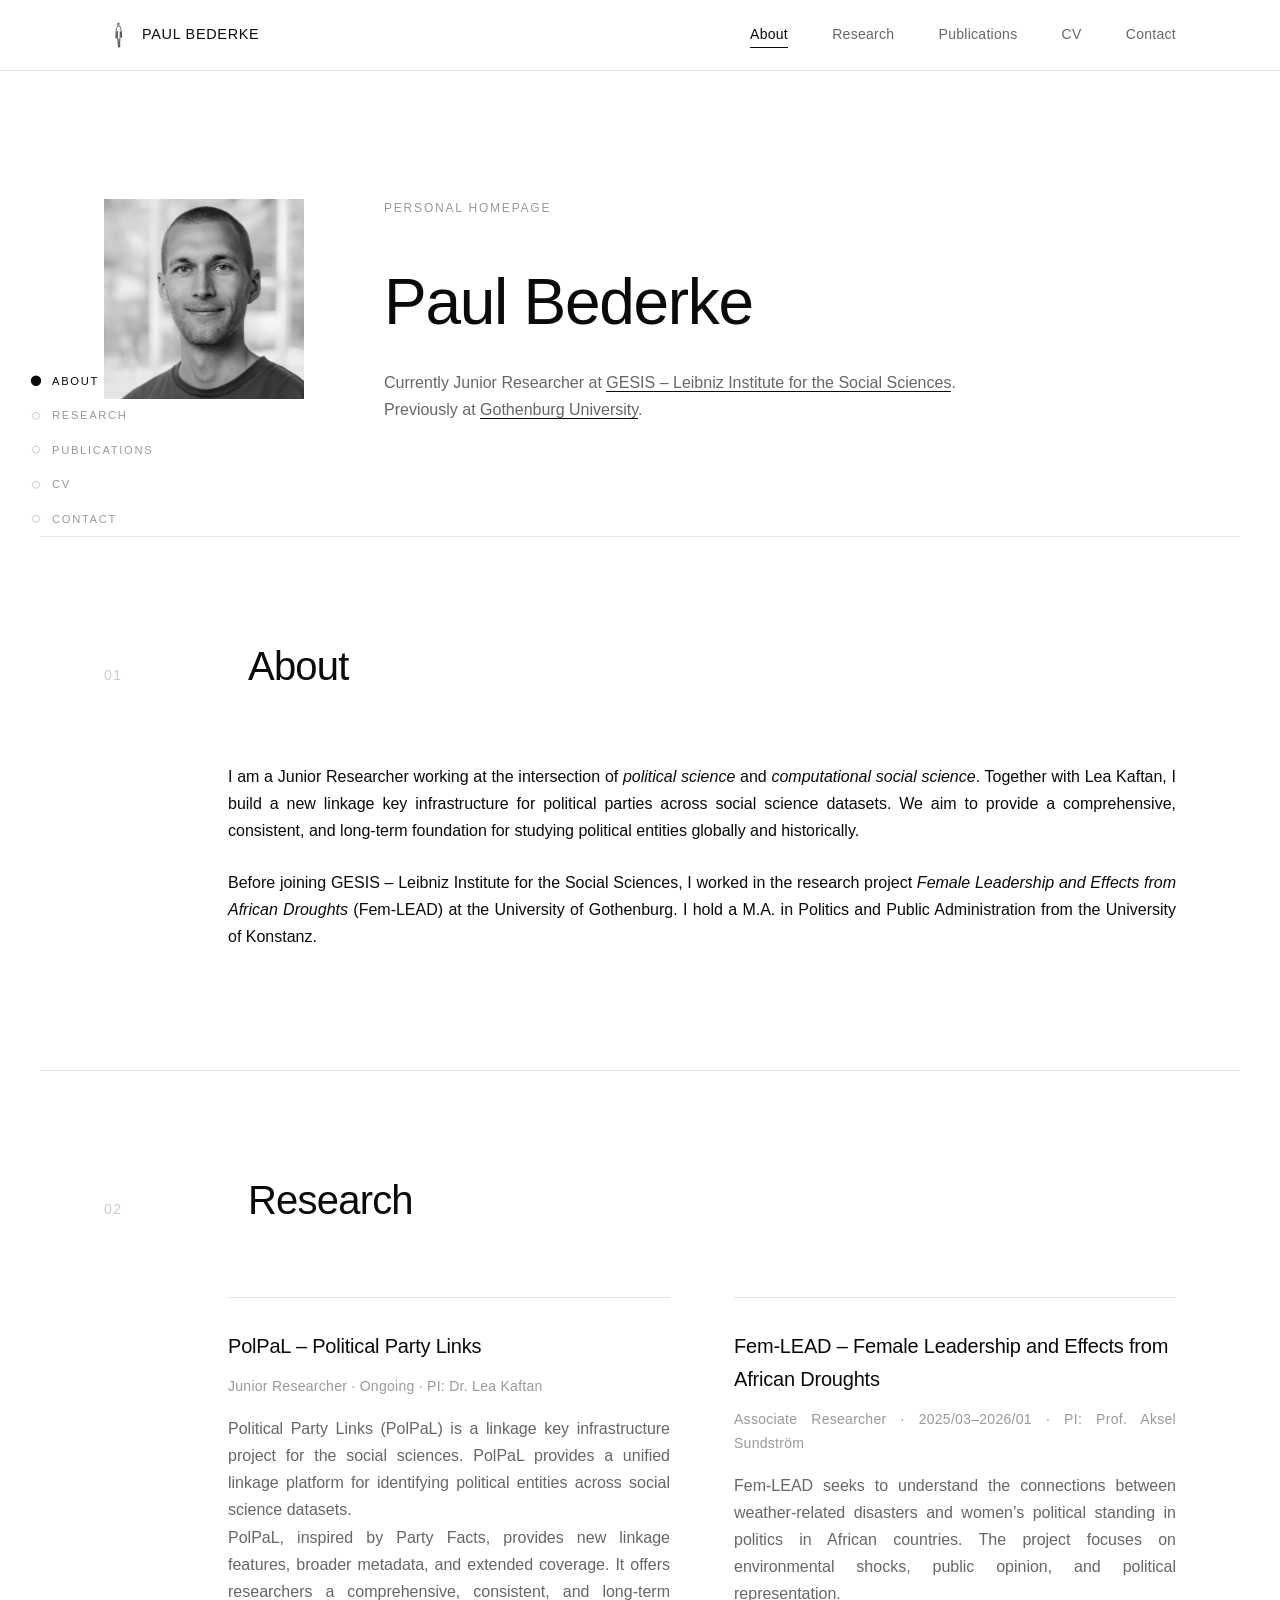
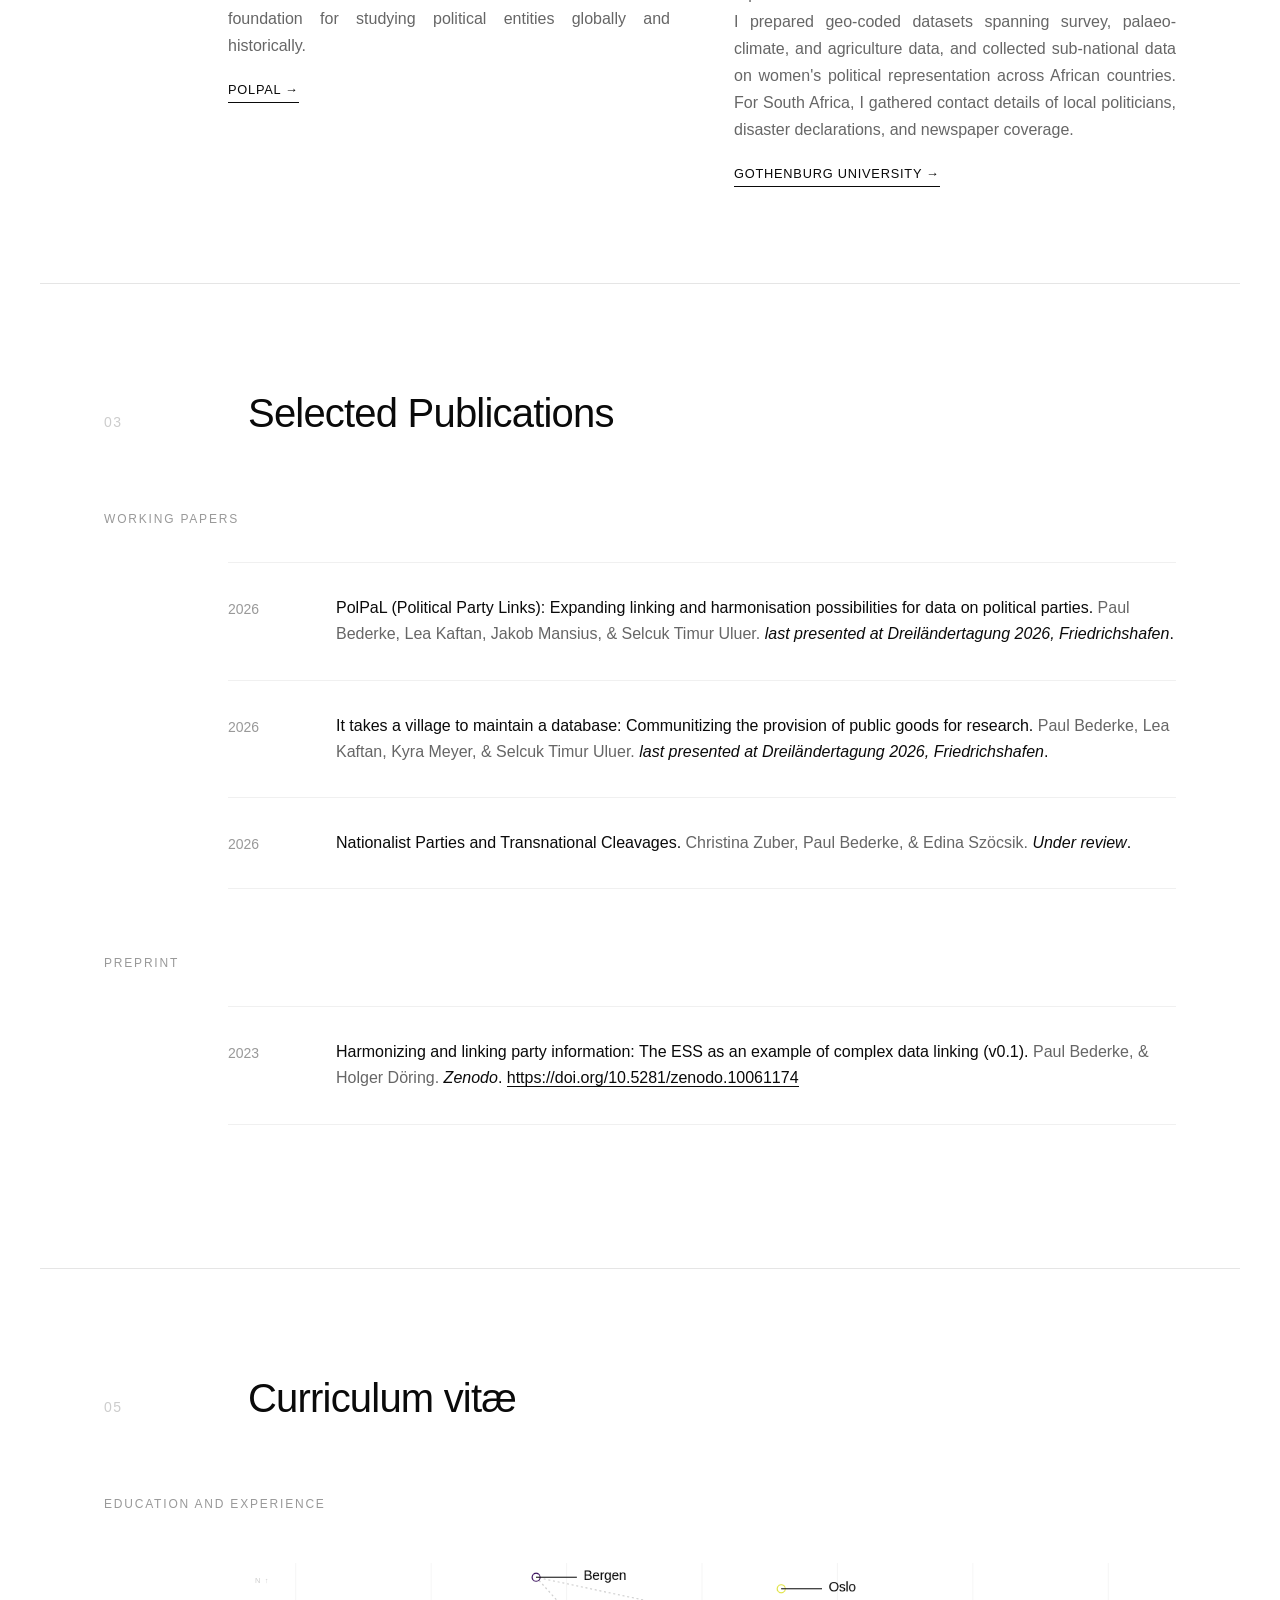
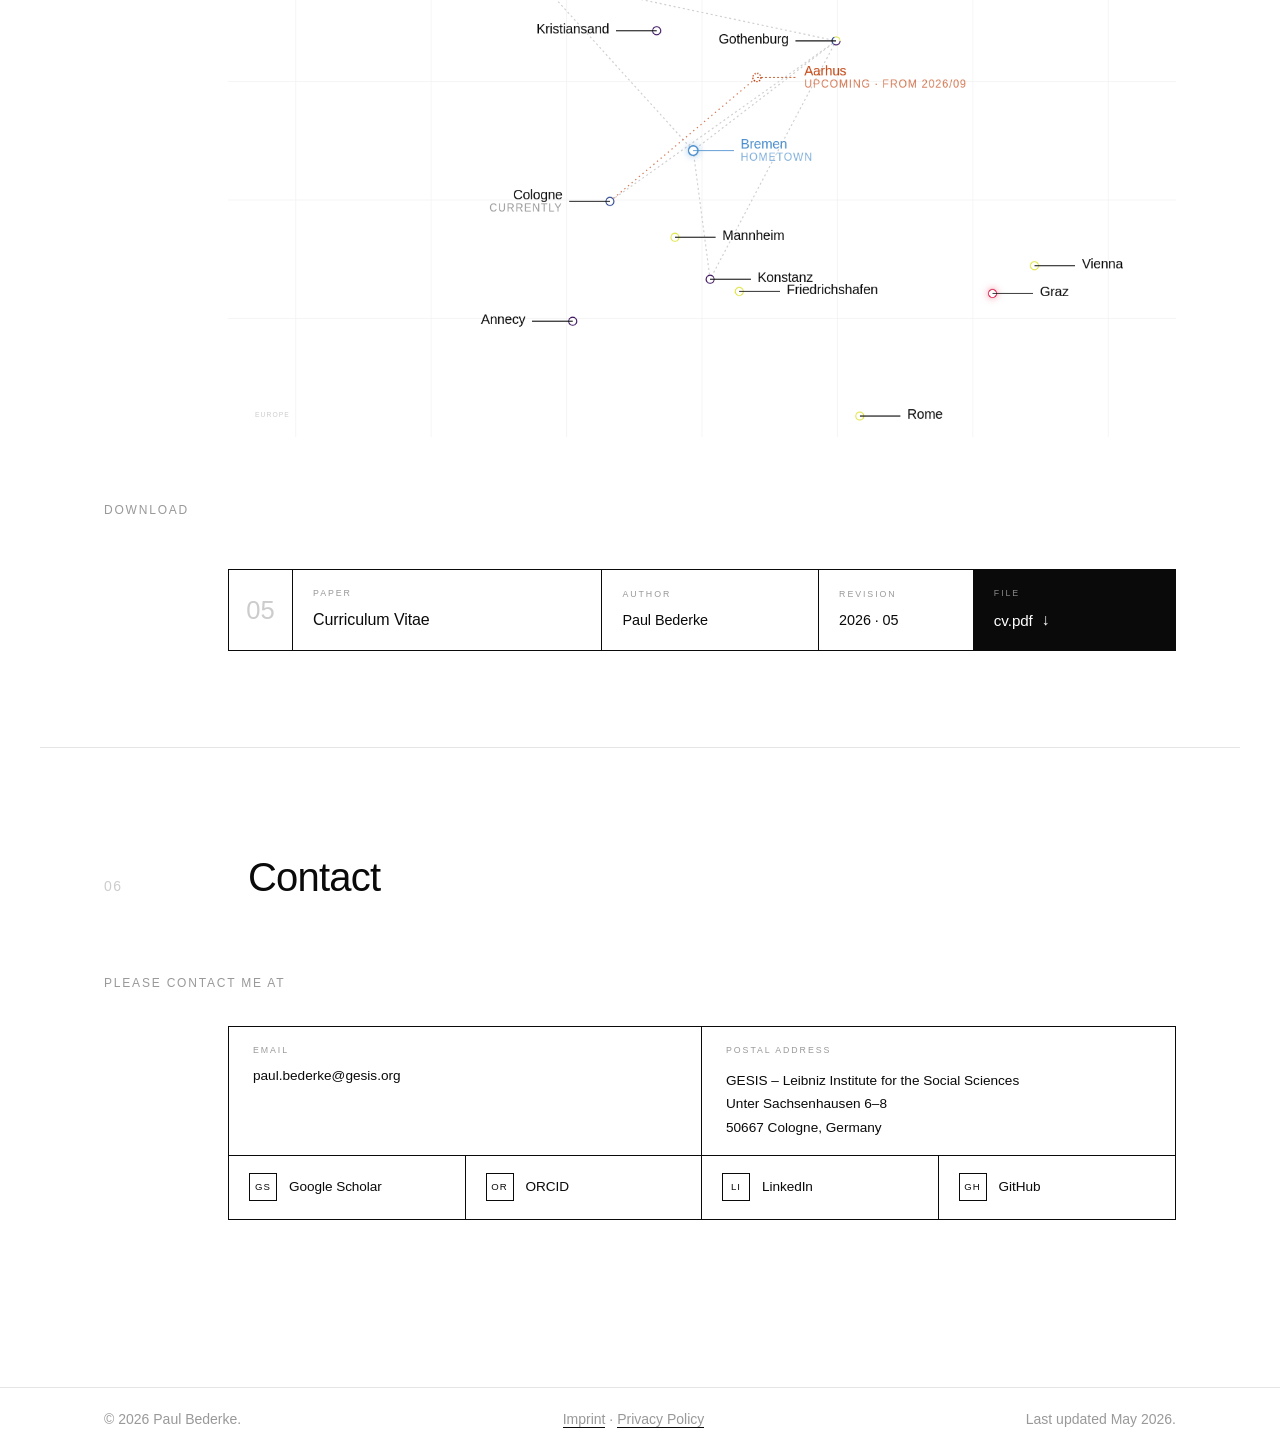
==== commit e40f2719: "Update publication titles and presentation details in index.html" ====
--- a/index.html
+++ b/index.html
@@ -237,7 +237,7 @@
     <section id="publications" class="section container">
       <header class="section-head">
         <span class="section-num">03</span>
-        <h2>Publications</h2>
+        <h2>Selected Publications</h2>
       </header>
 
       <h3 class="sub">Working papers</h3>
@@ -246,19 +246,20 @@
         <li>
           <span class="year">2026</span>
           <div>
-            <span class="title">Linking Political Parties Across Time and Space: Introducing Political Party Links
-              (PolPaL).</span>
+            <span class="title">PolPaL (Political Party Links): Expanding linking and harmonisation possibilities for
+              data on political parties.</span>
             <span class="authors">Paul Bederke, Lea Kaftan, Jakob Mansius, & Selcuk Timur Uluer.</span>
-            <em>last presented at WhoGov Workshop 2025</em>.
+            <em>last presented at Dreiländertagung 2026, Friedrichshafen</em>.
           </div>
         </li>
 
         <li>
           <span class="year">2026</span>
           <div>
-            <span class="title">It takes a village to maintain a database: Communitizing the provision of common goods
-              for the social sciences.</span>
-            <span class="authors">Paul Bederke, Lea Kaftan, & Selcuk Timur Uluer.</span>
+            <span class="title">It takes a village to maintain a database: Communitizing the provision of public goods
+              for research.</span>
+            <span class="authors">Paul Bederke, Lea Kaftan, Kyra Meyer, & Selcuk Timur Uluer.</span>
+            <em>last presented at Dreiländertagung 2026, Friedrichshafen</em>.
           </div>
         </li>
 
@@ -287,6 +288,7 @@
         </li>
       </ol>
 
+      <!--
       <h3 class="sub">On-Going Work</h3>
       <ol class="pubs">
 
@@ -298,6 +300,7 @@
           </div>
         </li>
       </ol>
+      -->
 
     </section>
 
@@ -434,7 +437,7 @@
               <!-- Cologne -->
               <g class="map-point cat-work" data-side="left" data-city="Cologne" data-country="Germany"
                 data-items='[
-                  {"period":"Since 2025/01","role":"Junior Researcher, GESIS – Leibniz Institute for the Social Sciences"},
+                  {"period":"Since 2025/01","role":"Junior Researcher, HarDIS project, GESIS – Leibniz Institute for the Social Sciences"},
                   {"period":"2026/01","role":"Modern Infrastructures for the Study of Parties – Co-Organized Community Workshop at GESIS"}]'>
                 <circle cx="264" cy="352" r="6" />
                 <line class="map-tick" x1="264" y1="352" x2="204" y2="352" />
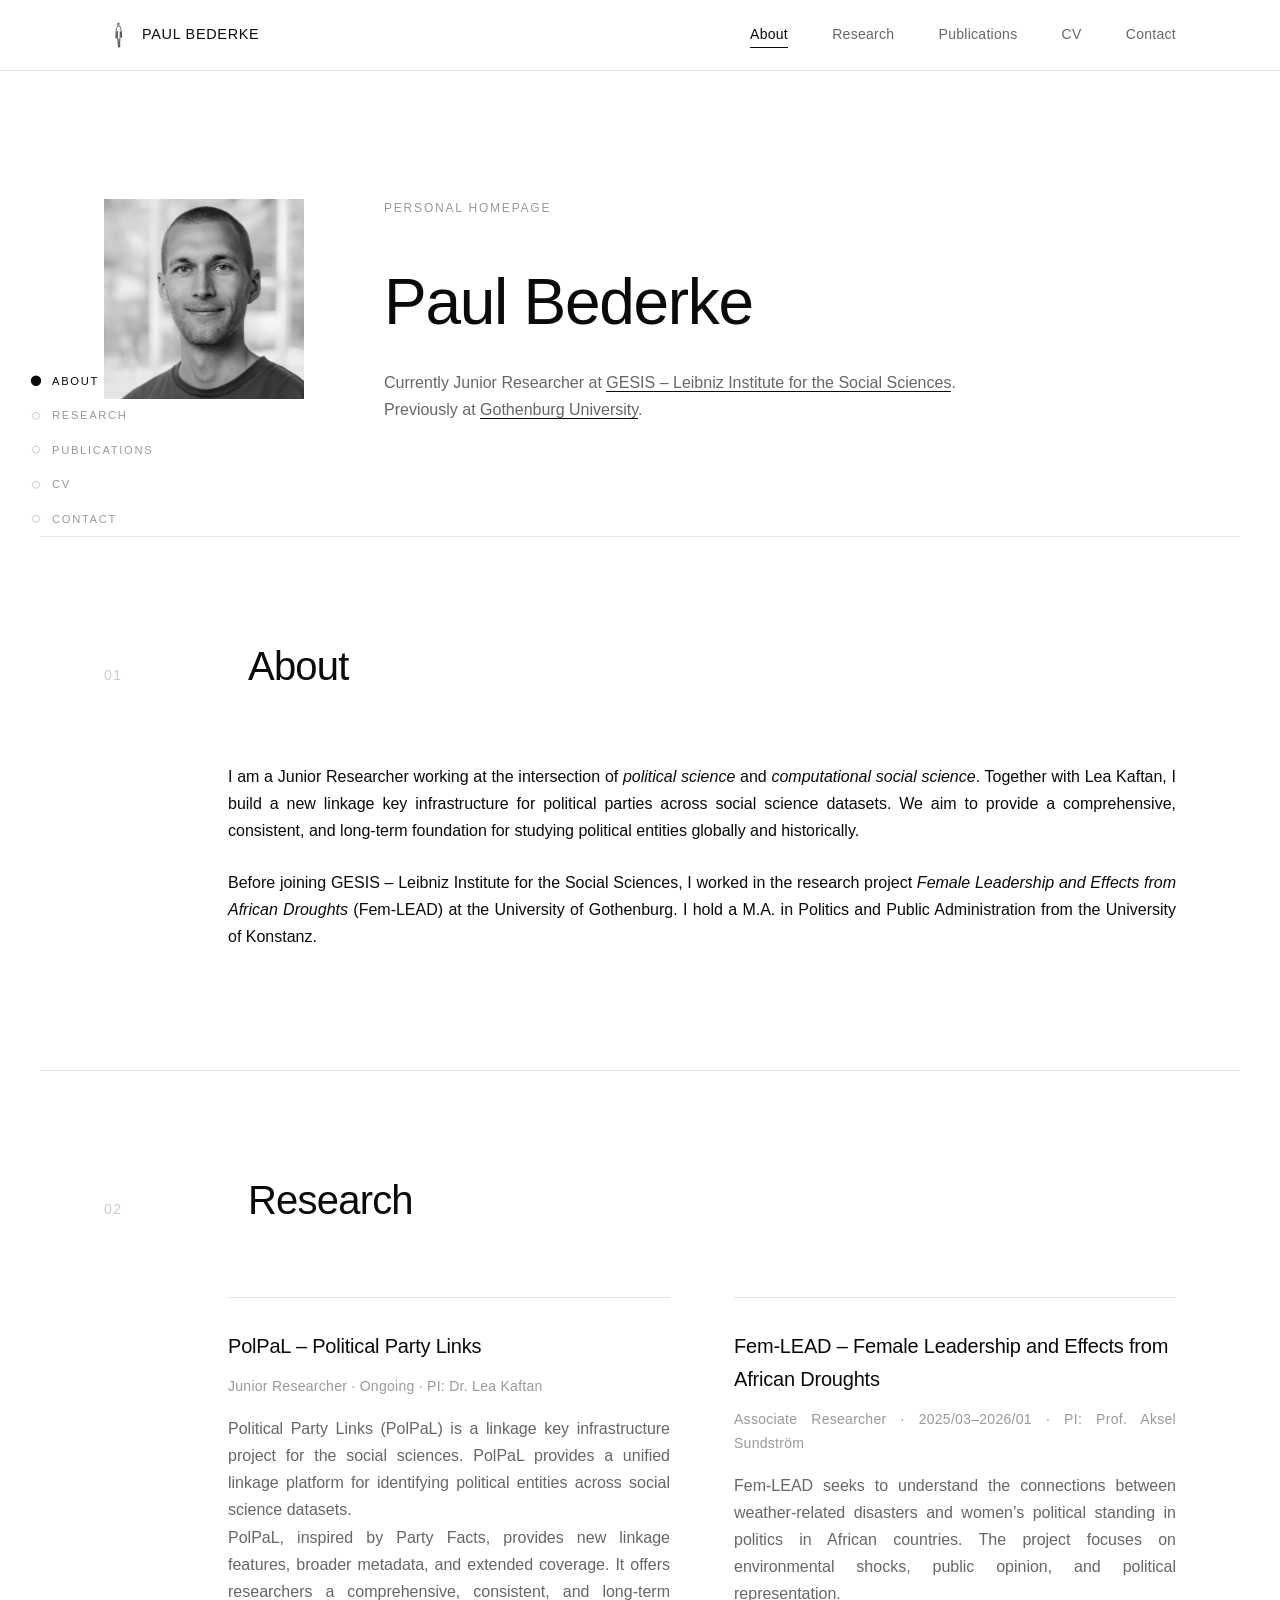
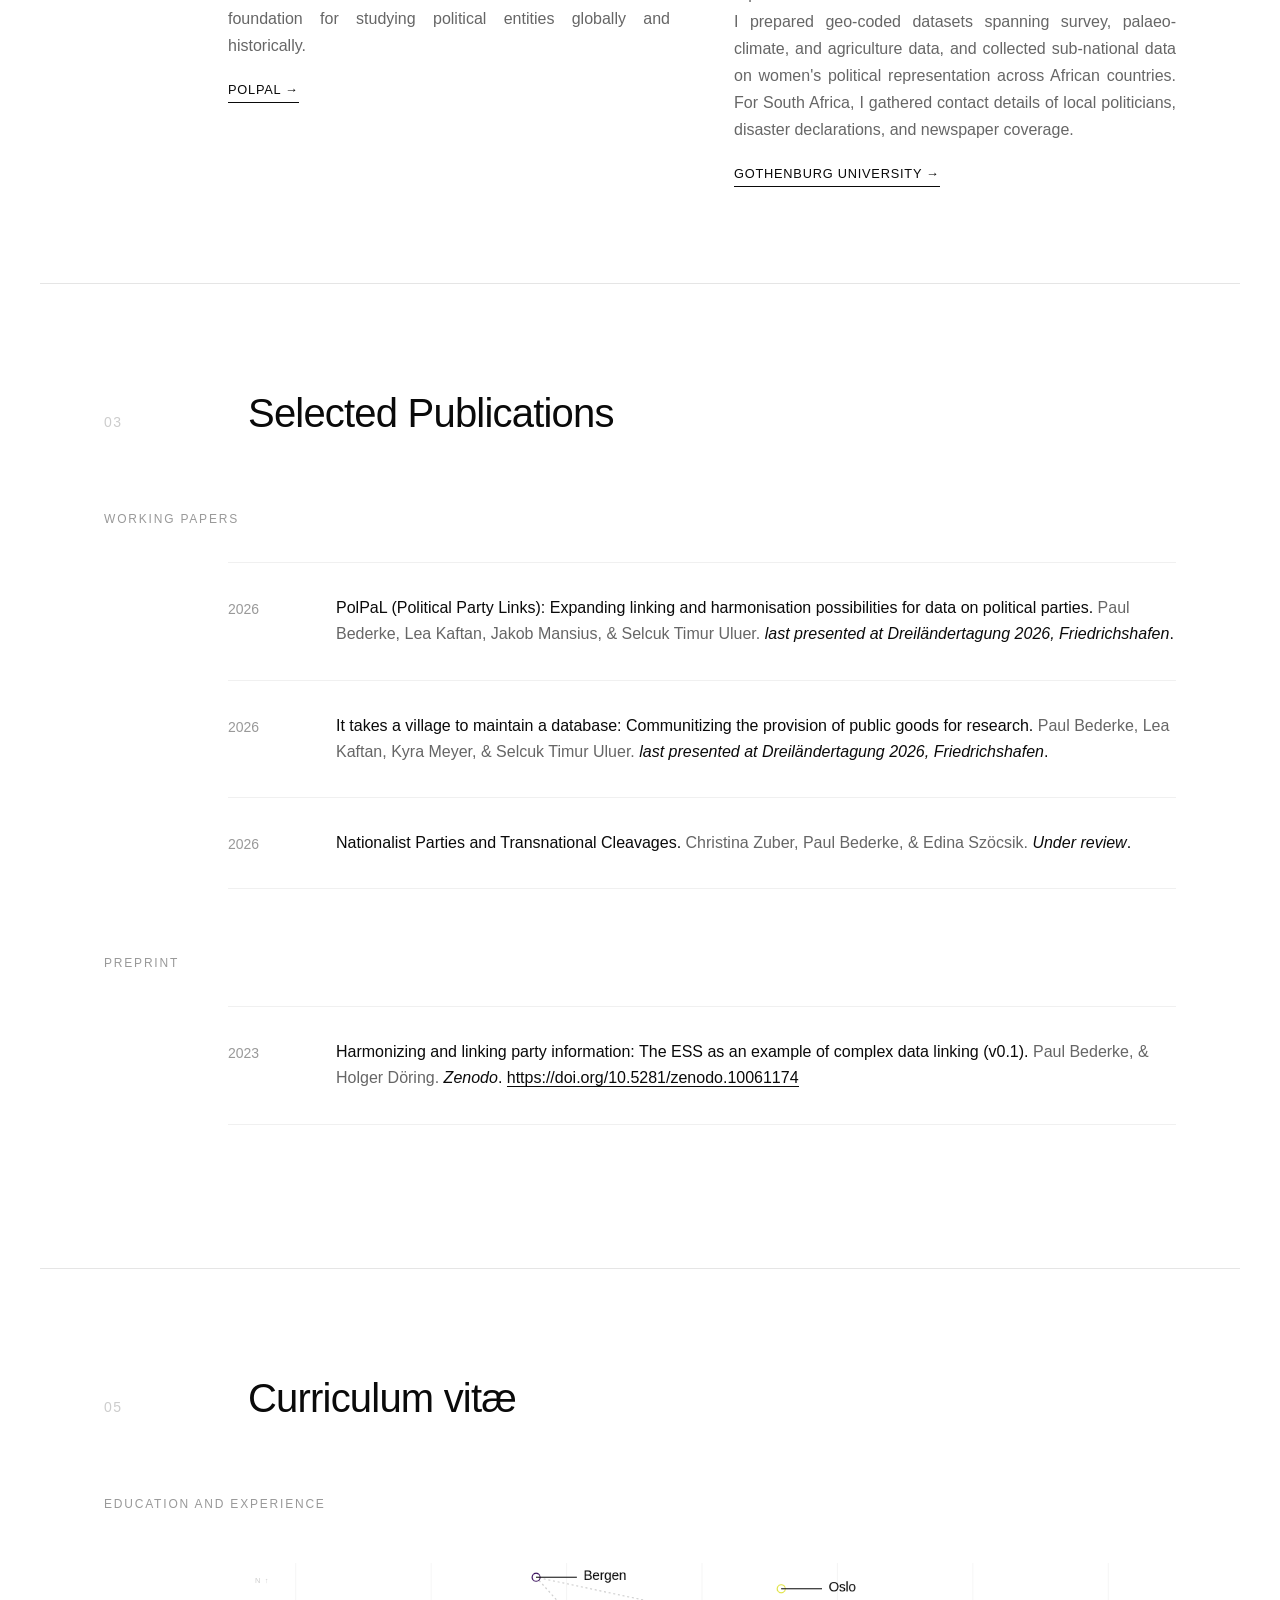
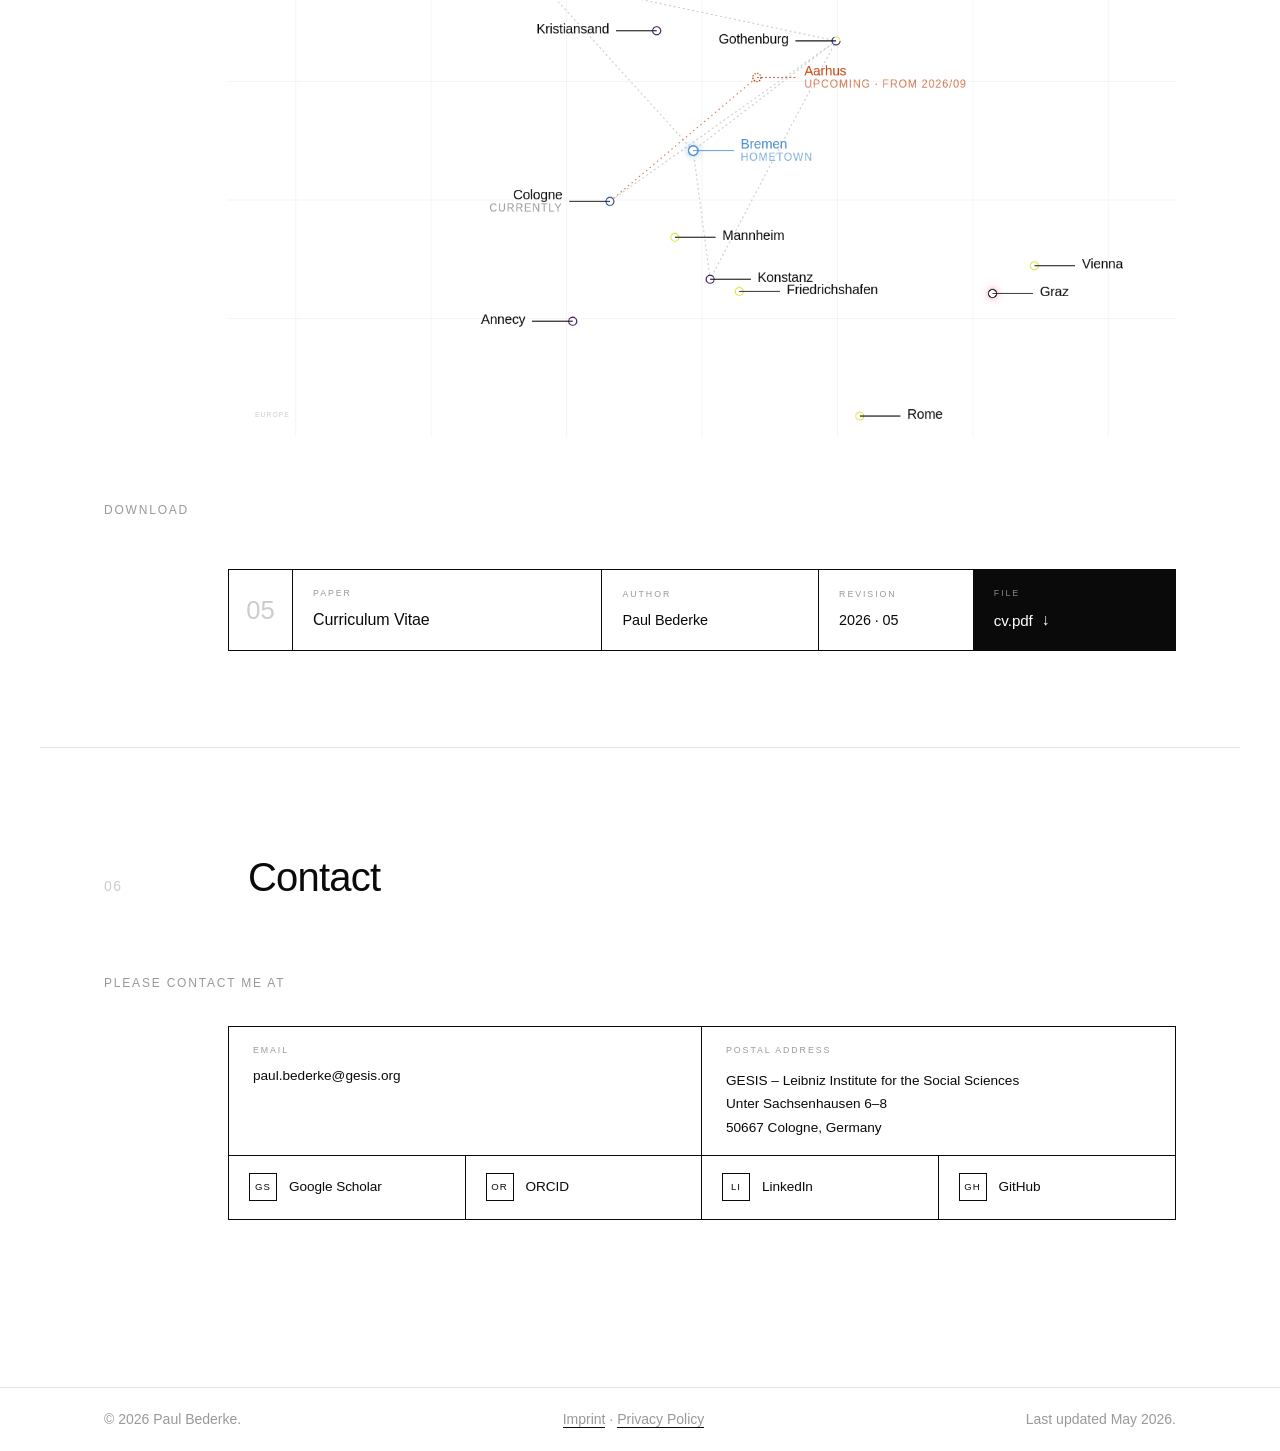
==== commit cfe411ad: "Update index.html" ====
--- a/index.html
+++ b/index.html
@@ -482,7 +482,7 @@
 
               <!-- Graz -->
               <g class="map-point cat-love" data-side="right" data-city="Graz" data-country="Austria"
-                data-items='[{"period":"Since 2025/09","role":"Simply lovely!"}]'>
+                data-items='[{"period":"Since 2025/09","role":"Part of my heart :€"}]'>
                 <circle cx="829" cy="488" r="6" />
                 <line class="map-tick" x1="829" y1="488" x2="889" y2="488" />
                 <text x="899" y="492" class="map-city">Graz</text>
--- a/styles.css
+++ b/styles.css
@@ -1070,7 +1070,7 @@
   --cat-education: #380d5b;
   --cat-work: #1e3a8a;
   --cat-conference: #e0e33f;
-  --cat-love: #e11d48;
+  --cat-love: #000000;
 }
 .map-point.cat-education > circle:not(.cat-arc) { stroke: var(--cat-education); }
 .map-point.cat-work      > circle:not(.cat-arc) { stroke: var(--cat-work); }
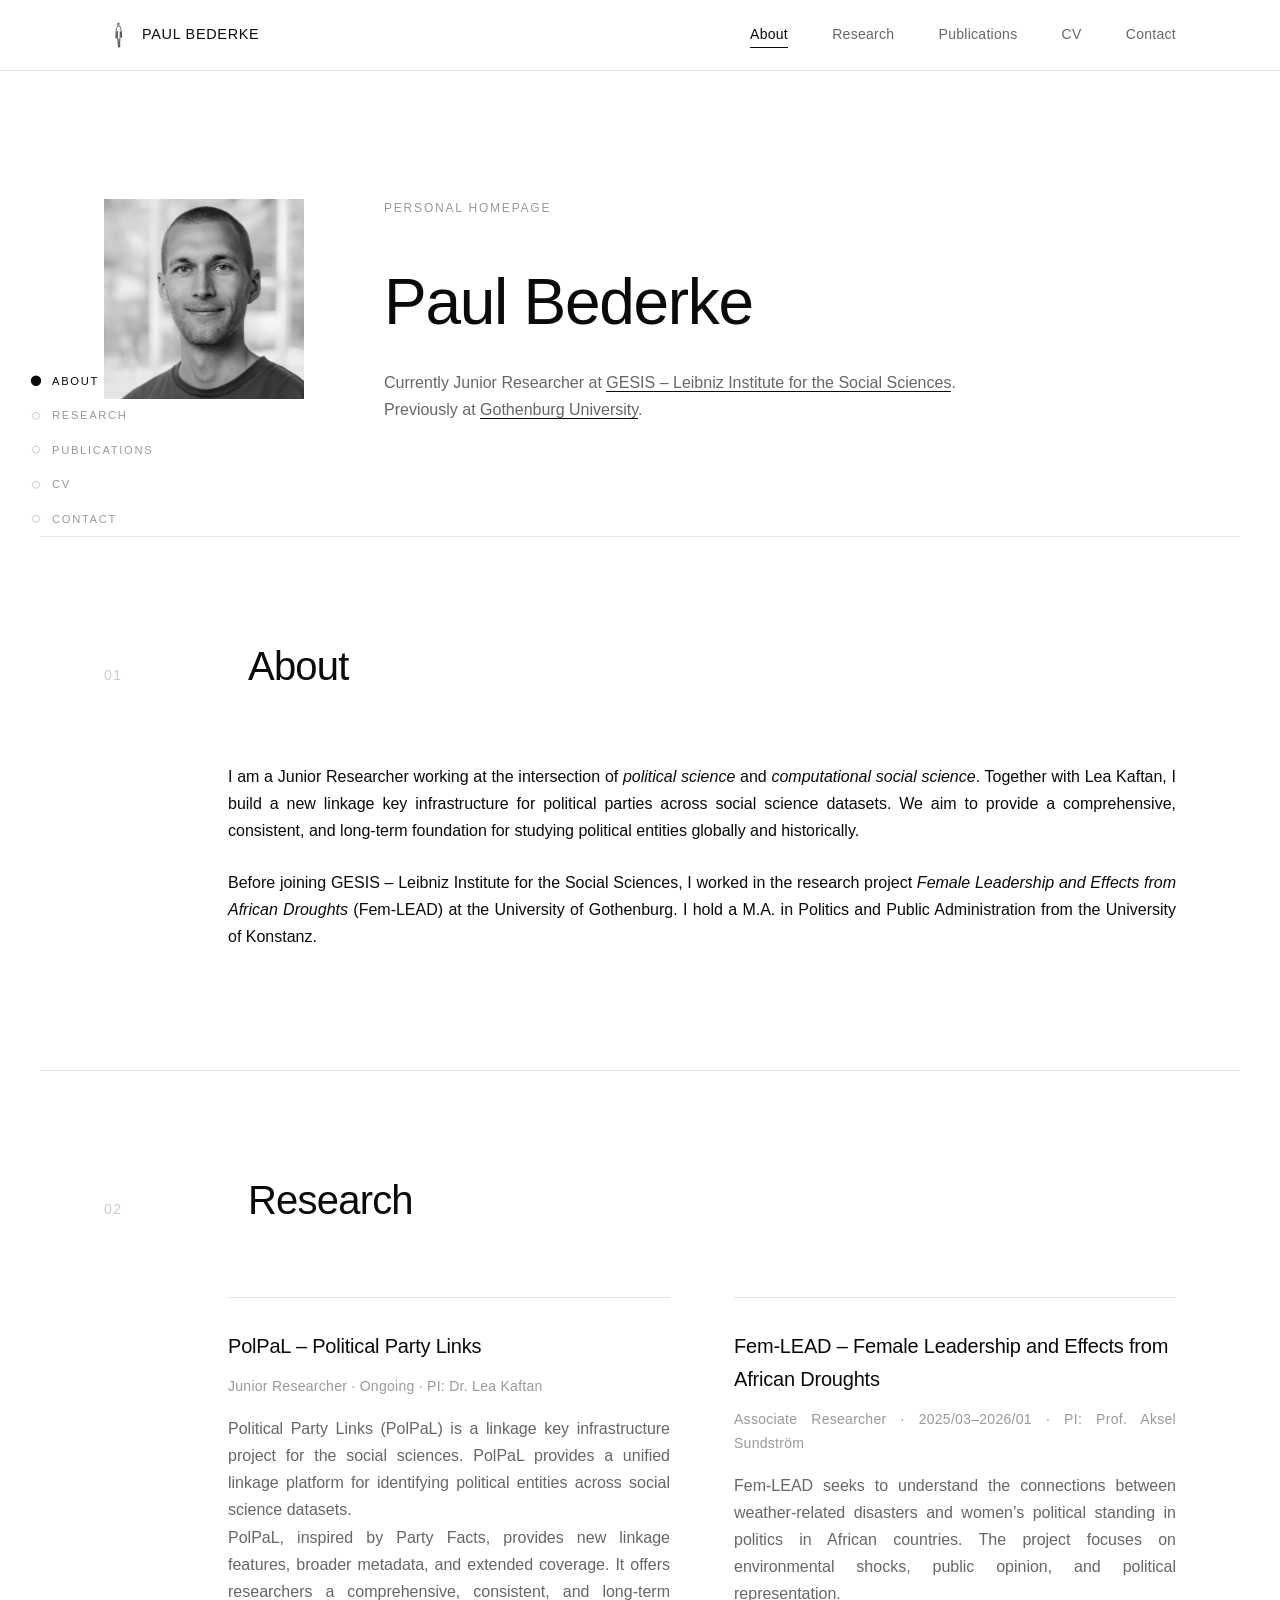
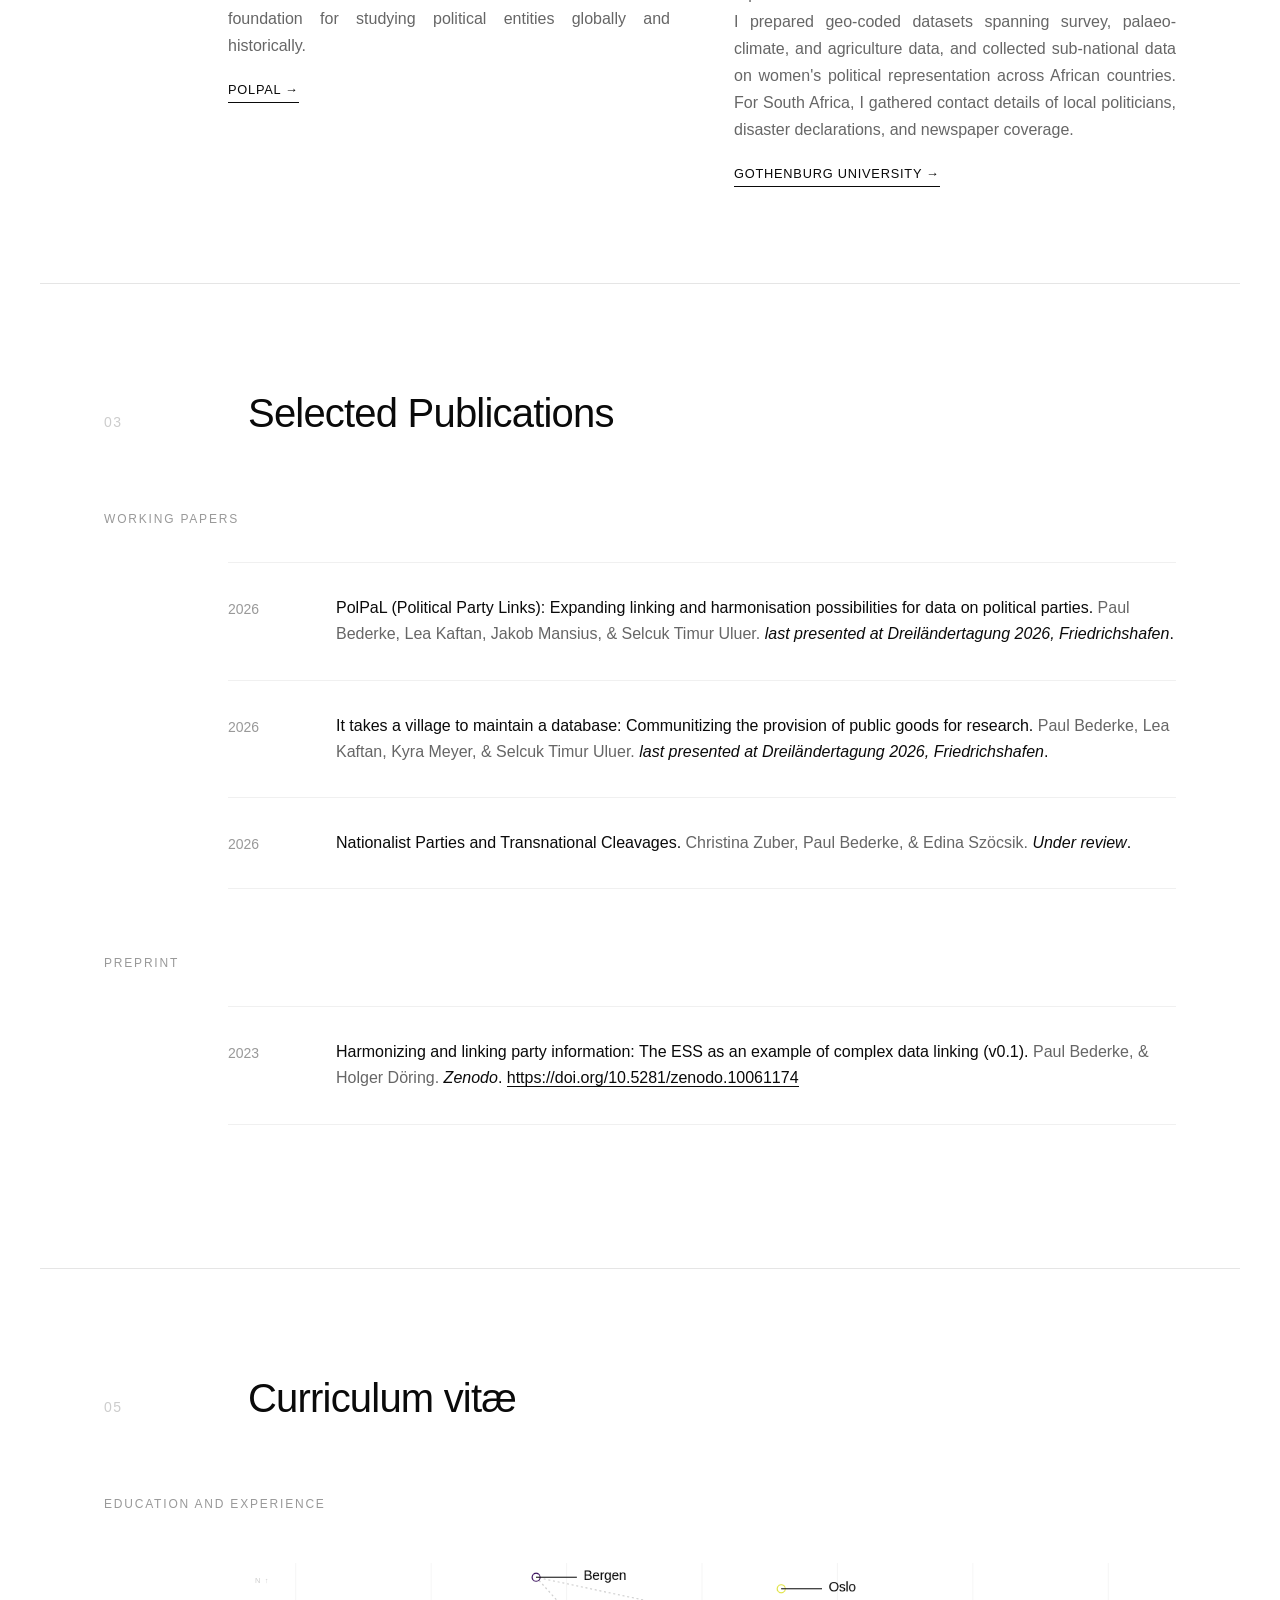
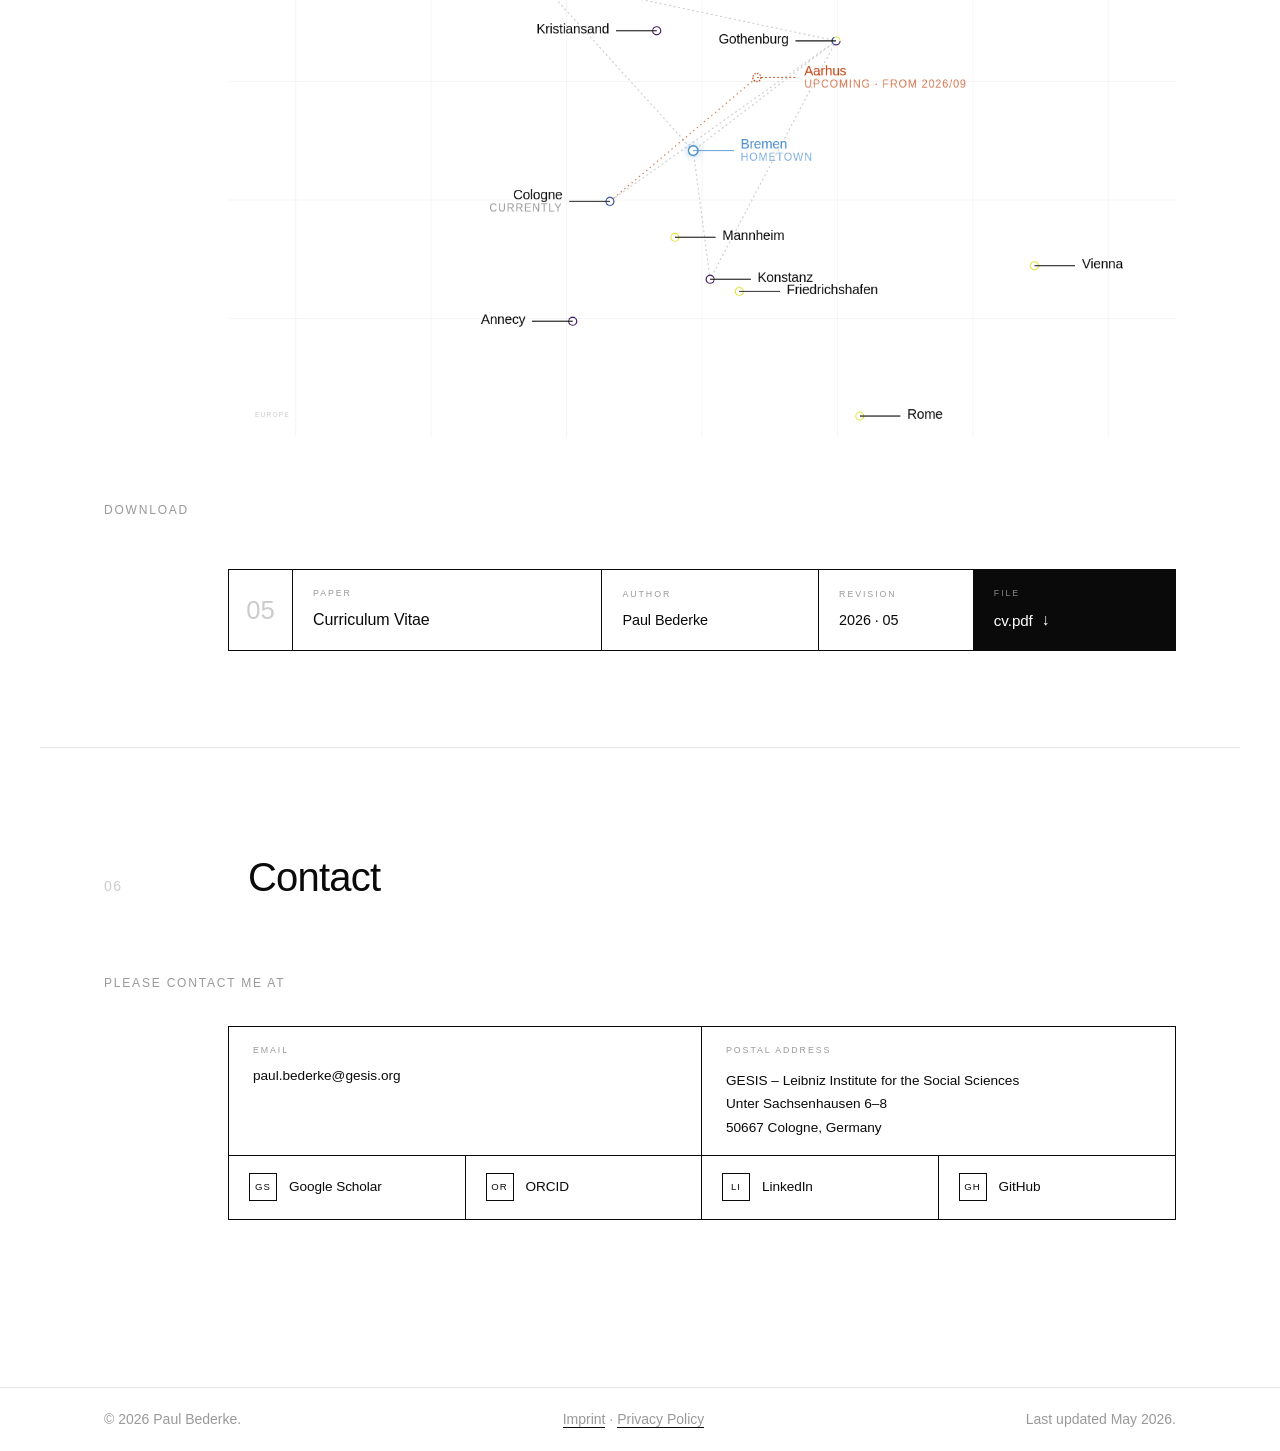
==== commit 3e9165eb: "Update CV and remove Graz map point from index.html" ====
--- a/index.html
+++ b/index.html
@@ -480,14 +480,6 @@
                 <text x="703" y="673" class="map-city">Rome</text>
               </g>
 
-              <!-- Graz -->
-              <g class="map-point cat-love" data-side="right" data-city="Graz" data-country="Austria"
-                data-items='[{"period":"Since 2025/09","role":"Part of my heart :€"}]'>
-                <circle cx="829" cy="488" r="6" />
-                <line class="map-tick" x1="829" y1="488" x2="889" y2="488" />
-                <text x="899" y="492" class="map-city">Graz</text>
-              </g>
-
               <!-- Vienna -->
               <g class="map-point cat-conference" data-side="right" data-city="Vienna" data-country="Austria"
                 data-items='[{"period":"2026/03","role":"CSDI Workshop 2026, University of Vienna"}]'>
--- a/styles.css
+++ b/styles.css
@@ -1070,12 +1070,10 @@
   --cat-education: #380d5b;
   --cat-work: #1e3a8a;
   --cat-conference: #e0e33f;
-  --cat-love: #000000;
 }
 .map-point.cat-education > circle:not(.cat-arc) { stroke: var(--cat-education); }
 .map-point.cat-work      > circle:not(.cat-arc) { stroke: var(--cat-work); }
 .map-point.cat-conference > circle:not(.cat-arc) { stroke: var(--cat-conference); }
-.map-point.cat-love      > circle:not(.cat-arc) { stroke: var(--cat-love); }
 .map-point.cat-multi     > circle:not(.cat-arc) { stroke: none; }
 
 .cat-arc {
@@ -1086,7 +1084,6 @@
 .cat-arc.cat-education  { stroke: var(--cat-education); }
 .cat-arc.cat-work       { stroke: var(--cat-work); }
 .cat-arc.cat-conference { stroke: var(--cat-conference); }
-.cat-arc.cat-love       { stroke: var(--cat-love); }
 .map-point:hover .cat-arc { stroke-width: 2; }
 
 .map-tick {
@@ -1111,9 +1108,6 @@
 .map-point {
   cursor: pointer;
   transition: opacity 0.3s ease;
-}
-.map-point.cat-love {
-  cursor: default;
 }
 .map-point.is-upcoming {
   cursor: default;
@@ -1129,8 +1123,6 @@
 .map-points .map-point.cat-work.is-selected       > circle:not(.cat-arc) { fill: var(--cat-work); }
 .map-points .map-point.cat-conference:hover > circle:not(.cat-arc),
 .map-points .map-point.cat-conference.is-selected > circle:not(.cat-arc) { fill: var(--cat-conference); }
-.map-points .map-point.cat-love:hover       > circle:not(.cat-arc),
-.map-points .map-point.cat-love.is-selected       > circle:not(.cat-arc) { fill: var(--cat-love); }
 .map-points .map-point.cat-multi:hover      > circle:not(.cat-arc),
 .map-points .map-point.cat-multi.is-selected      > circle:not(.cat-arc) { fill: #ffffff; }
 
@@ -1218,19 +1210,6 @@
 }
 .section.is-visible .map-point.is-upcoming circle {
   animation: pulseIn 0.7s cubic-bezier(0.22, 1, 0.36, 1) 1.6s both;
-}
-
-/* Graz (love): faster heartbeat-like pulse */
-@keyframes lovePulse {
-  0%, 100% { opacity: 1; transform: scale(1); }
-  50%      { opacity: 0.5; transform: scale(1.25); }
-}
-.section.is-visible .map-point.cat-love circle:not(.cat-arc),
-.map-point.cat-love circle:not(.cat-arc) {
-  transform-origin: center;
-  transform-box: fill-box;
-  filter: drop-shadow(0 0 6px rgba(225, 29, 72, 0.5));
-  animation: lovePulse 0.9s ease-in-out infinite !important;
 }
 
 /* Selected map point */
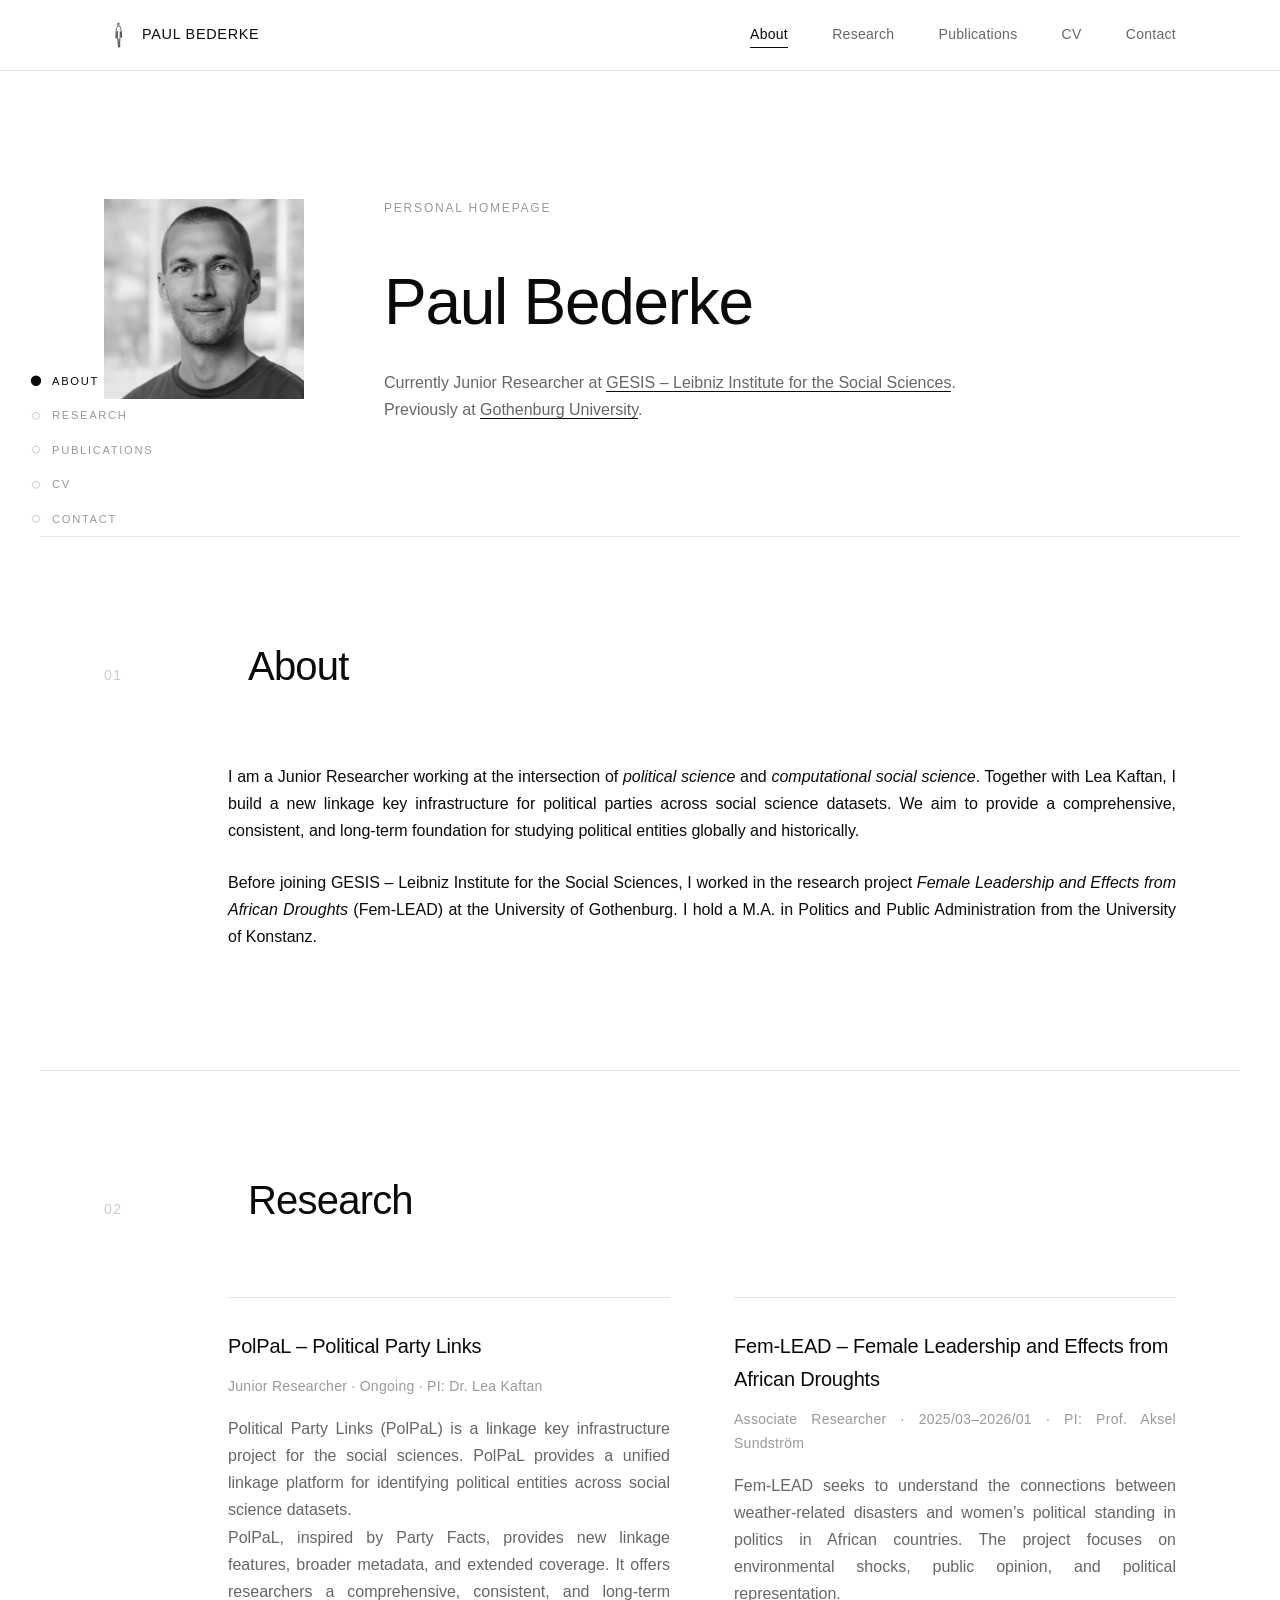
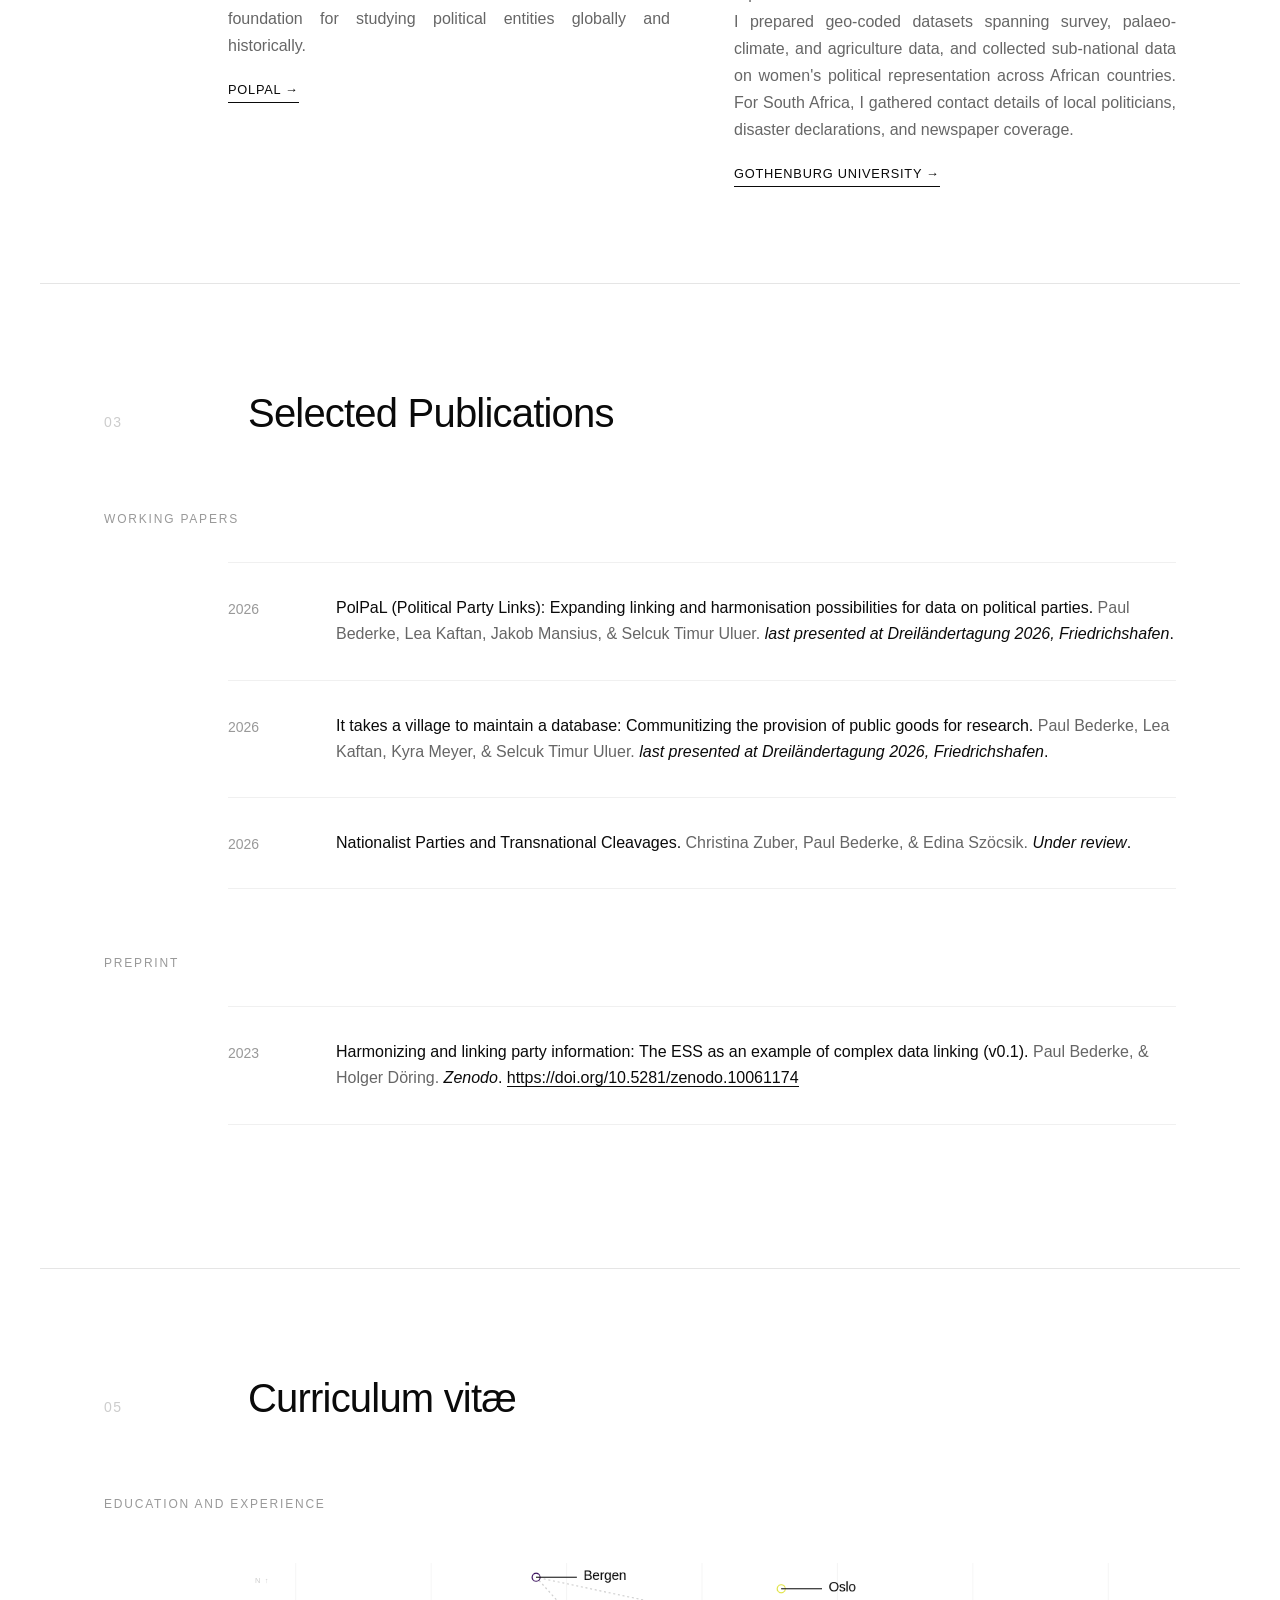
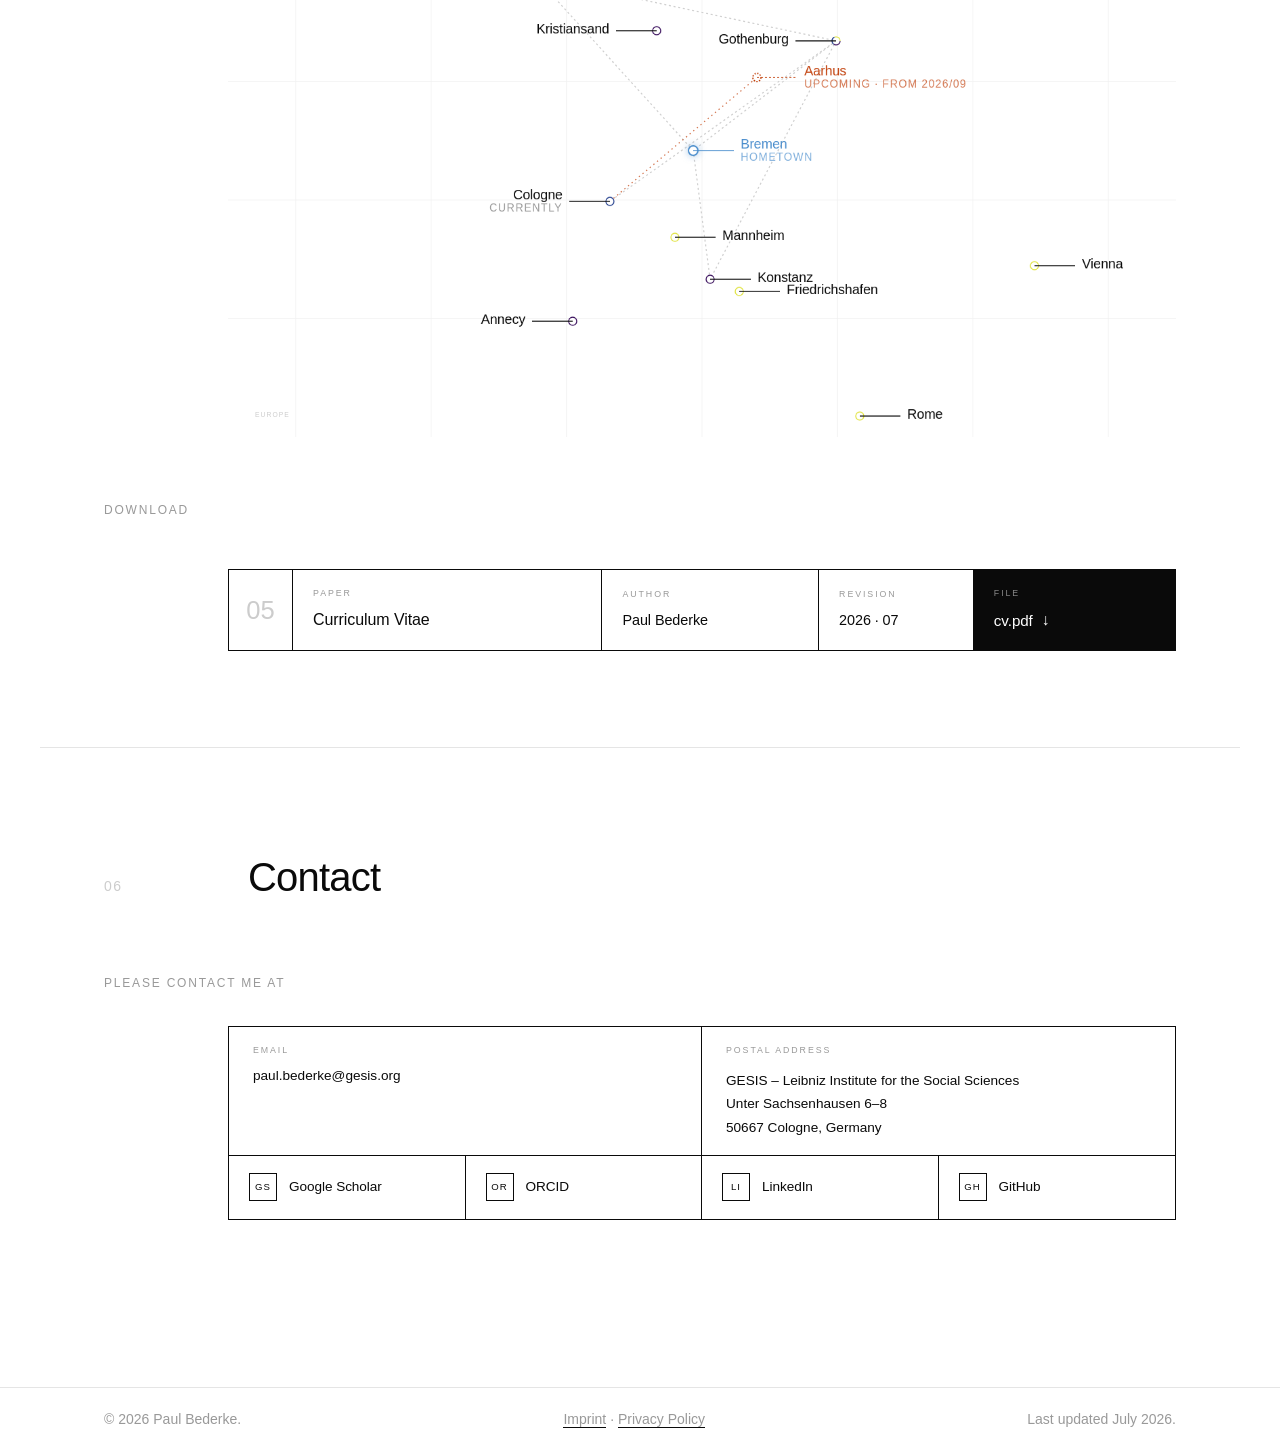
==== commit 725726f5: "Update cv.pdf" ====
--- a/index.html
+++ b/index.html
@@ -536,7 +536,7 @@
         </div>
         <div class="cv-tb-cell cv-tb-rev">
           <span class="cv-tb-eyebrow">Revision</span>
-          <span class="cv-tb-value">2026 · 05</span>
+          <span class="cv-tb-value">2026 · 07</span>
         </div>
         <div class="cv-tb-cell cv-tb-download">
           <span class="cv-tb-eyebrow">File</span>
@@ -608,7 +608,7 @@
     <div class="container footer-inner">
       <span>&copy; <span id="year"></span> Paul Bederke.</span>
       <span><a href="imprint.html">Imprint</a> · <a href="privacy.html">Privacy Policy</a></span>
-      <span>Last updated <time datetime="2026-05">May 2026</time>.</span>
+      <span>Last updated <time datetime="2026-07">July 2026</time>.</span>
     </div>
   </footer>
 
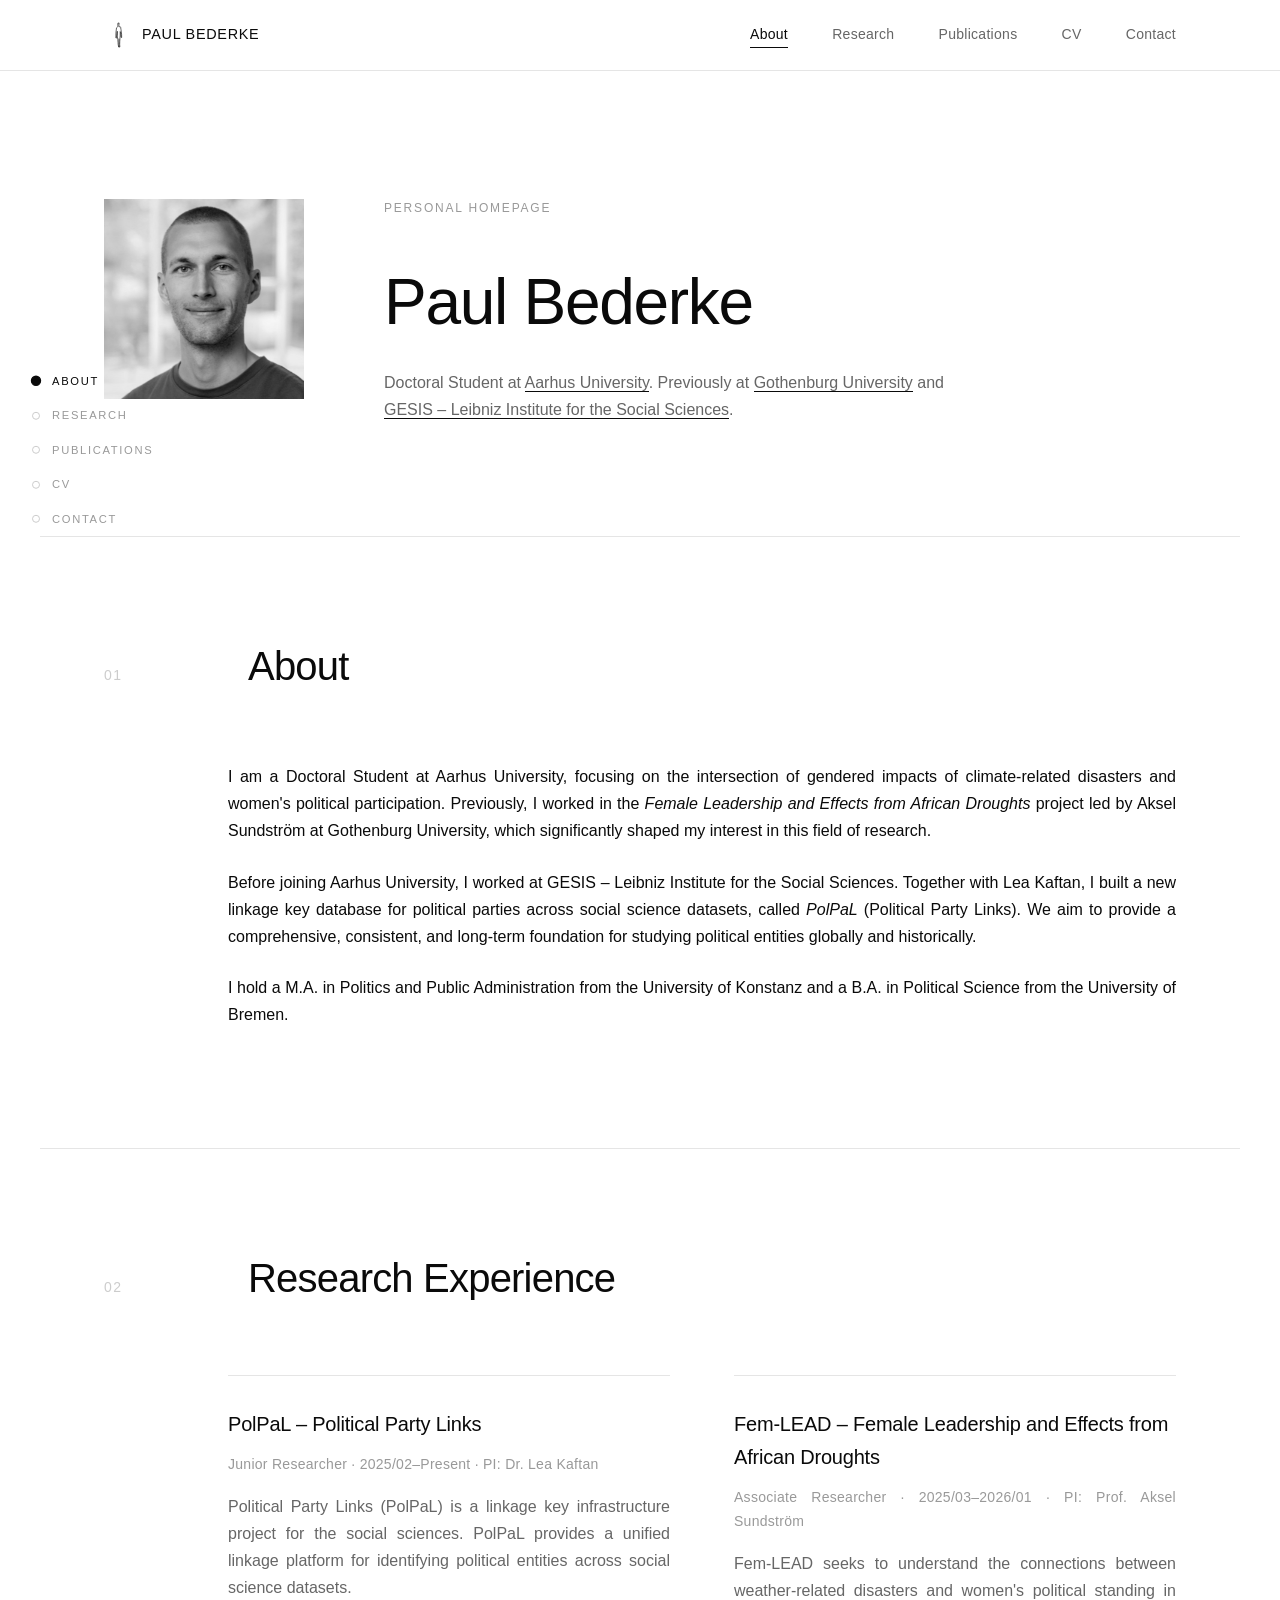
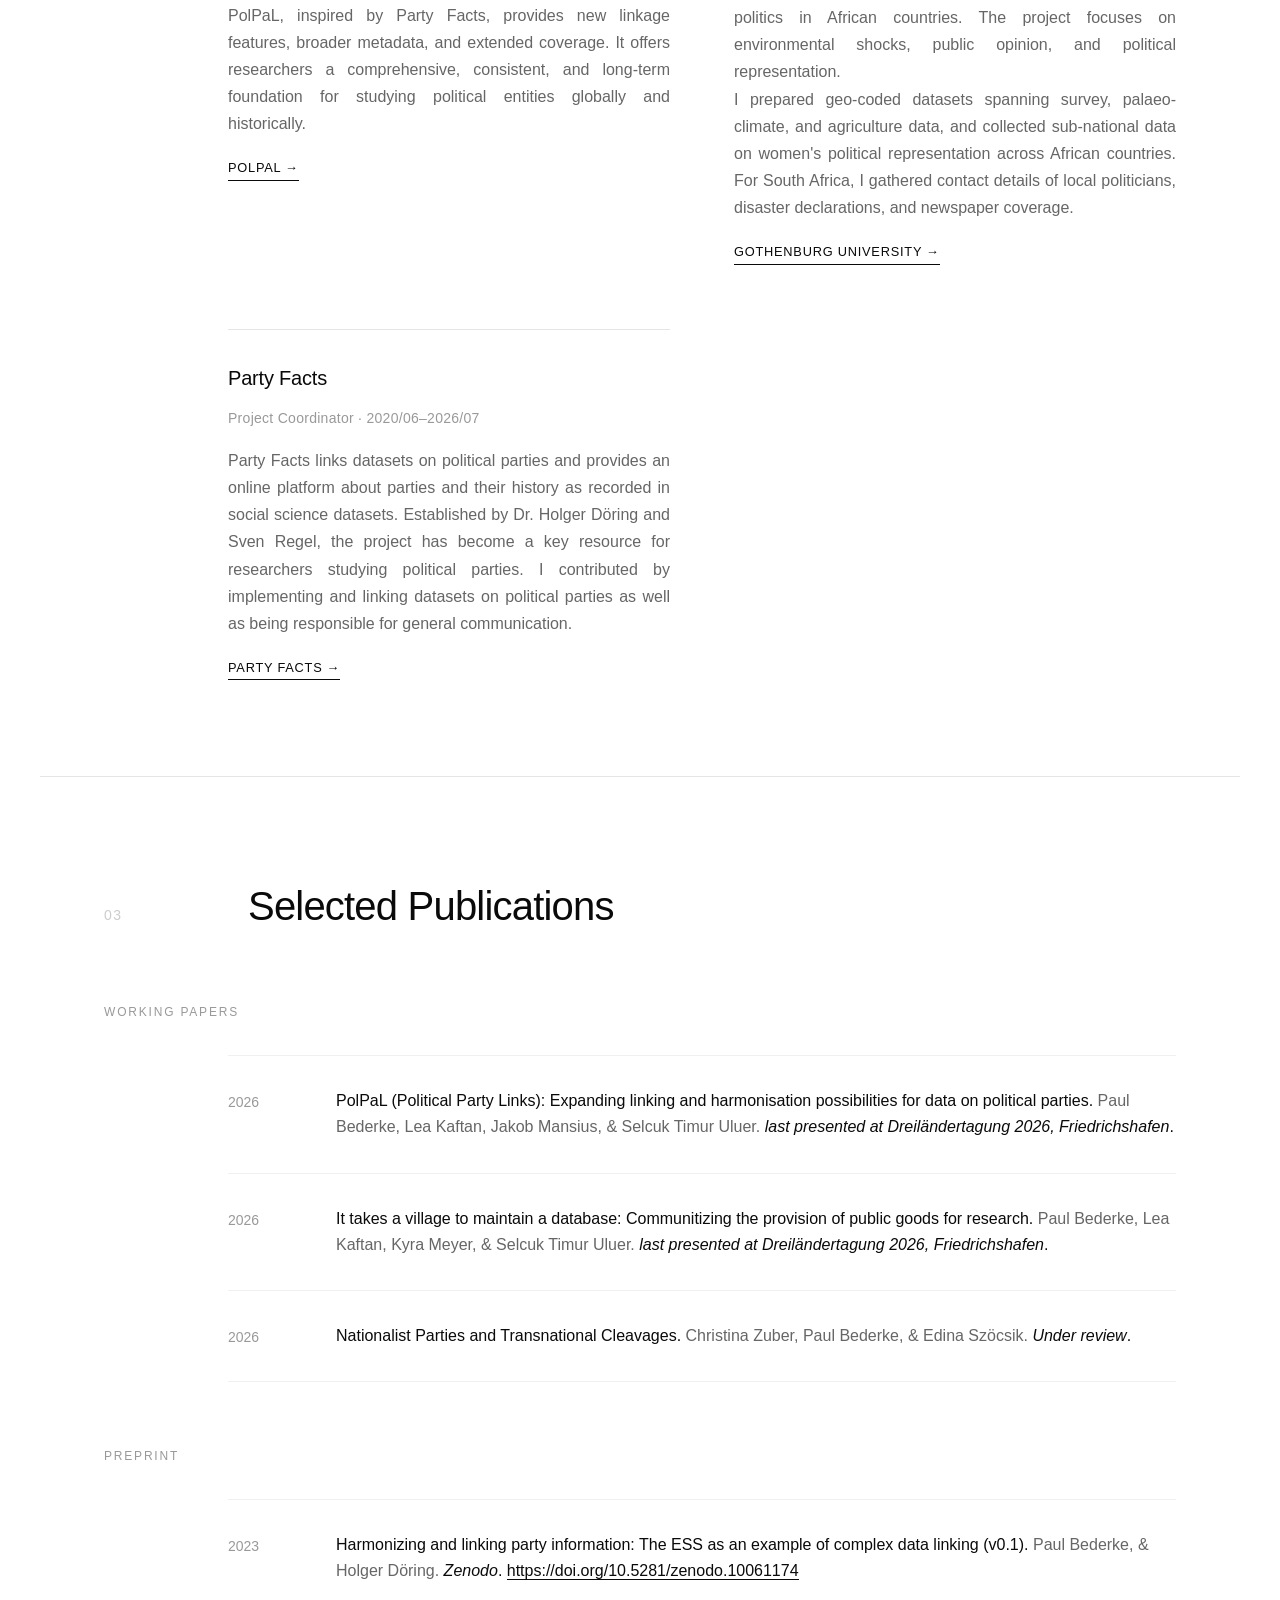
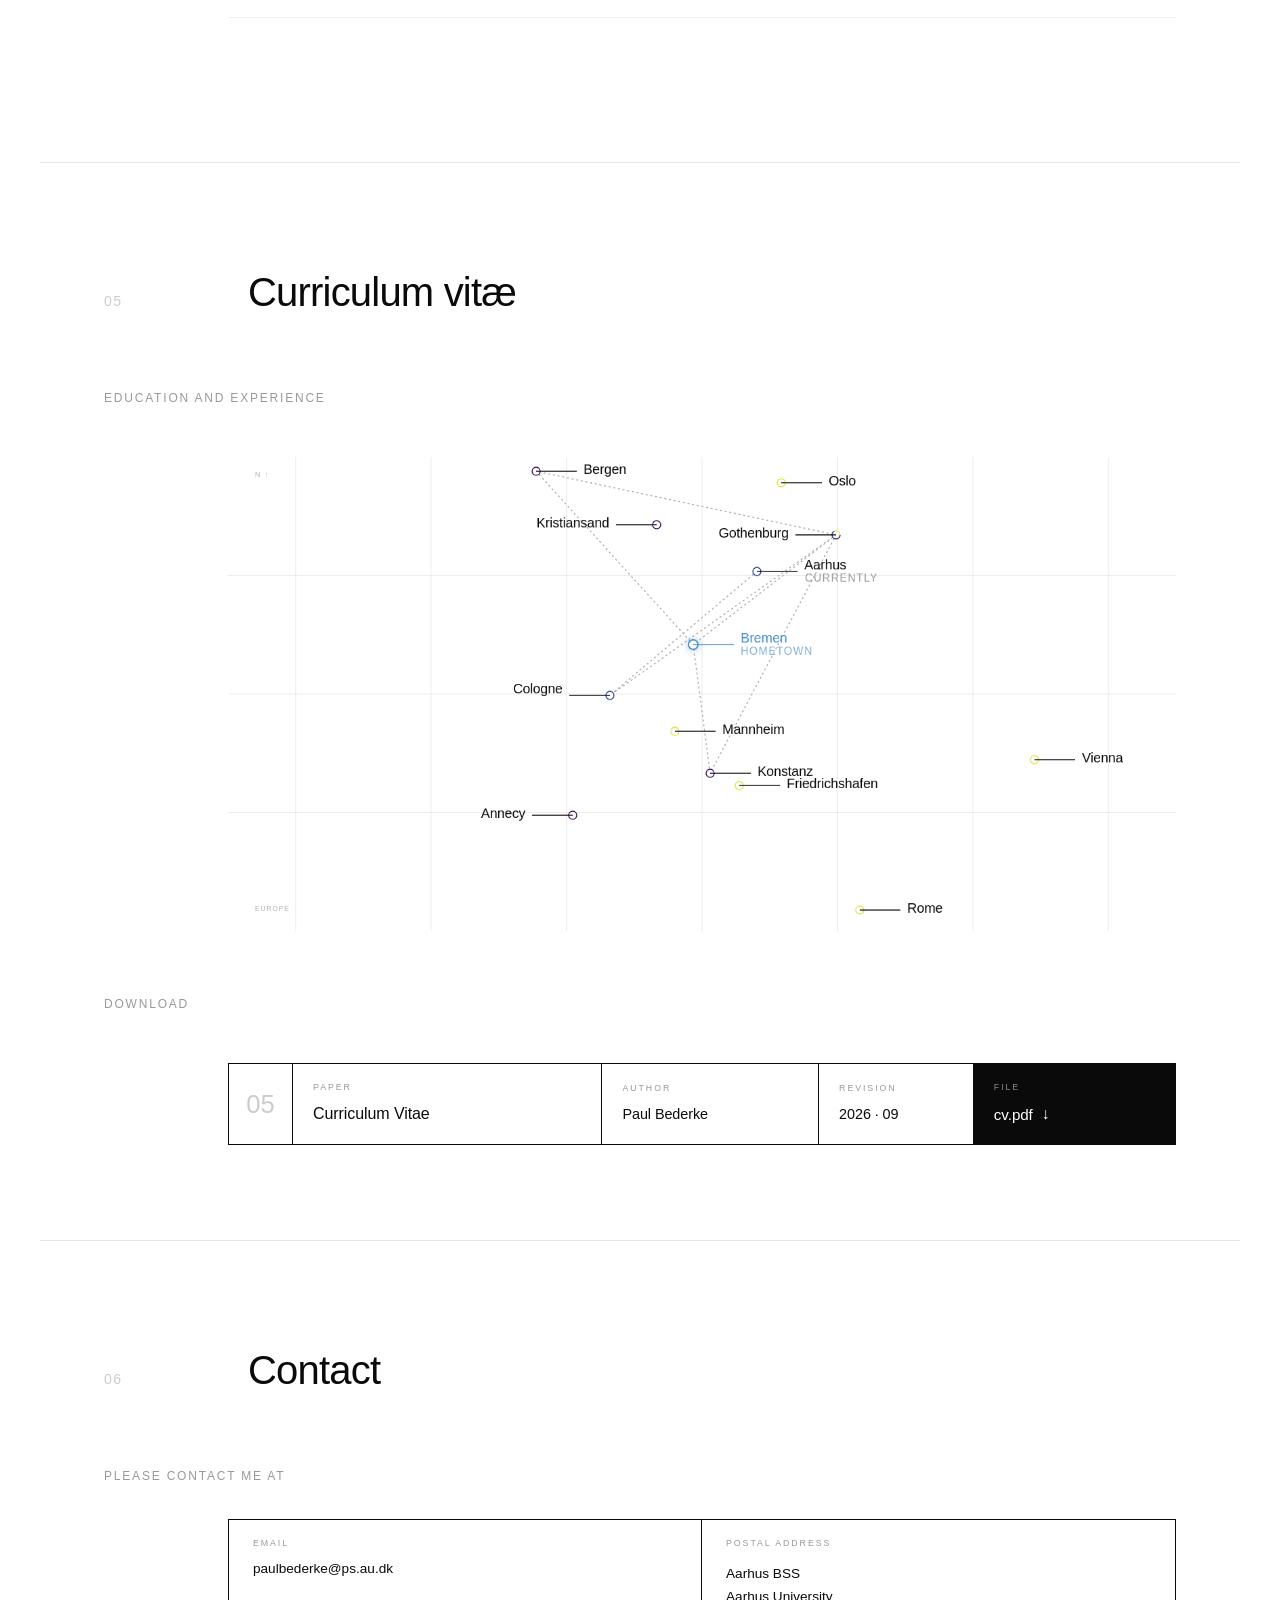
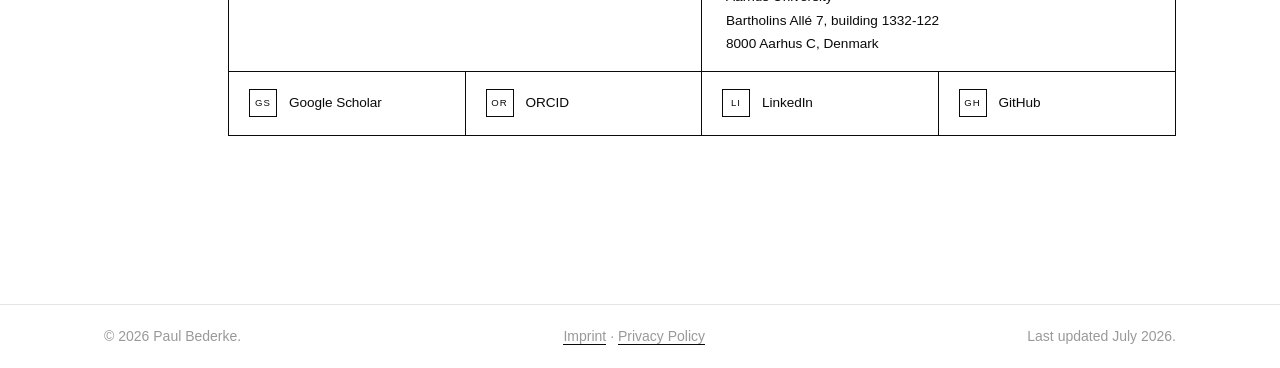
==== commit c1dc6a02: "Update personal information and CV" ====
--- a/index.html
+++ b/index.html
@@ -6,10 +6,10 @@
   <meta name="viewport" content="width=device-width, initial-scale=1.0" />
   <title>Paul Bederke — Homepage</title>
   <meta name="description"
-    content="Paul Bederke is a Junior Researcher at GESIS – Leibniz Institute for the Social Sciences, working at the intersection of political science and computational social science. He focuses on political party data linkage (PolPaL) and cross-dataset infrastructure." />
+    content="Paul Bederke is a Doctoral Student at Aarhus University, working at the intersection of climate change and political participation. He also works on the political party linkage key database PolPaL (Political Party Links)." />
   <meta name="author" content="Paul Bederke" />
   <meta name="keywords"
-    content="Paul Bederke, GESIS, Aarhus, university, political science, computational social science, political party data, data linkage, PolPaL, Political Party Links, Party Facts, social science infrastructure, researcher" />
+    content="Paul Bederke, GESIS, Aarhus, university, political science, computational social science, political party data, data linkage, PolPaL, Political Party Links, Party Facts, social science infrastructure, researcher, climate change, political participation, climate disaster" />
   <meta name="robots" content="index, follow, max-image-preview:large, max-snippet:-1" />
   <meta name="theme-color" content="#0a0a0a" />
   <link rel="canonical" href="https://paulbederke.eu/" />
@@ -20,7 +20,7 @@
   <meta property="og:url" content="https://paulbederke.eu/" />
   <meta property="og:title" content="Paul Bederke — Homepage" />
   <meta property="og:description"
-    content="Junior Researcher at GESIS working at the intersection of political science and computational social science. Building PolPaL — a linkage key infrastructure for political parties across social science datasets." />
+    content="Doctoral Student at Aarhus University, working at the intersection of climate change and political participation. Also working on the political party linkage key database PolPaL (Political Party Links)." />
   <meta property="og:image" content="https://paulbederke.eu/me.jpg" />
   <meta property="og:image:alt" content="Portrait of Paul Bederke" />
   <meta property="og:locale" content="en_GB" />
@@ -31,7 +31,7 @@
   <meta name="twitter:card" content="summary" />
   <meta name="twitter:title" content="Paul Bederke — Homepage" />
   <meta name="twitter:description"
-    content="Junior Researcher at GESIS working at the intersection of political science and computational social science. Building PolPaL — a linkage key infrastructure for political parties across social science datasets." />
+    content="Doctoral Student at Aarhus University, working at the intersection of climate change and political participation. Also working on the political party linkage key database PolPaL (Political Party Links)." />
   <meta name="twitter:image" content="https://paulbederke.eu/me.jpg" />
   <meta name="twitter:image:alt" content="Portrait of Paul Bederke" />
 
@@ -51,7 +51,7 @@
         "@id": "https://paulbederke.eu/#website",
         "url": "https://paulbederke.eu/",
         "name": "Paul Bederke",
-        "description": "Personal homepage of Paul Bederke, Junior Researcher at GESIS working on Political Party Links (PolPaL).",
+        "description": "Personal homepage of Paul Bederke, Doctoral Student at Aarhus University and member of PolPaL (Political Party Links).",
         "inLanguage": "en",
         "publisher": { "@id": "https://paulbederke.eu/#person" }
       },
@@ -65,17 +65,17 @@
         "mainEntityOfPage": "https://paulbederke.eu/",
         "image": "https://paulbederke.eu/me.jpg",
         "email": "mailto:paul.bederke@gesis.org",
-        "description": "Junior Researcher at GESIS \u2013 Leibniz Institute for the Social Sciences, working at the intersection of political science and computational social science. Builds PolPaL, a linkage key infrastructure for political parties across social science datasets.",
-        "jobTitle": "Junior Researcher",
+        "description": "Doctoral Student at Aarhus University, working at the intersection of climate change and political participation. Also working on the political party linkage key database PolPaL (Political Party Links).",
+        "jobTitle": "Doctoral Student",
         "worksFor": {
           "@type": "Organization",
-          "name": "GESIS \u2013 Leibniz Institute for the Social Sciences",
-          "url": "https://www.gesis.org/en/home"
+          "name": "Aarhus University",
+          "url": "https://www.au.dk/en/"
         },
         "affiliation": {
           "@type": "Organization",
-          "name": "GESIS \u2013 Leibniz Institute for the Social Sciences",
-          "url": "https://www.gesis.org/en/home"
+          "name": "Aarhus University",
+          "url": "https://www.au.dk/en/"
         },
         "alumniOf": [
           {
@@ -96,7 +96,10 @@
           "data linkage",
           "PolPaL",
           "Party Facts",
-          "research data infrastructure"
+          "research data infrastructure",
+          "climate change",
+          "political participation",
+          "climate disaster"
         ],
         "sameAs": [
           "https://scholar.google.com/citations?user=Tad9Q1gAAAAJ&hl=en&oi=ao",
@@ -149,11 +152,13 @@
           <em>Paul Bederke</em>
         </h1>
         <p class="hero-sub reveal">
-          Currently Junior Researcher at
-          <a href="https://www.gesis.org/en/home" target="_blank" rel="noopener noreferrer">GESIS – Leibniz Institute
+          Doctoral Student at <a href="https://ps.au.dk/en/" target="_blank" rel="noopener noreferrer">Aarhus
+            University</a>.
+          Previously at <a href="https://www.gu.se/en/political-science" target="_blank"
+            rel="noopener noreferrer">Gothenburg
+            University</a> and <a href="https://www.gesis.org/en/home" target="_blank" rel="noopener noreferrer">GESIS –
+            Leibniz Institute
             for the Social Sciences</a>.
-          Previously at <a href="https://www.gu.se/en" target="_blank" rel="noopener noreferrer">Gothenburg
-            University</a>.
         </p>
       </div>
     </section>
@@ -167,18 +172,23 @@
       </header>
       <div class="prose">
         <p>
-          I am a Junior Researcher working at the intersection of
-          <em>political science</em> and <em>computational social science</em>.
-          Together with Lea Kaftan, I build a new linkage key
-          infrastructure for political parties across social
-          science datasets. We aim to provide a comprehensive, consistent, and long-term
-          foundation for studying political entities globally and historically.
+          I am a Doctoral Student at Aarhus University, focusing on the intersection of gendered impacts of
+          climate-related disasters and women&apos;s political participation. Previously, I worked in the <em>Female
+            Leadership and Effects from African Droughts</em> project led by Aksel Sundström at Gothenburg University,
+          which
+          significantly shaped my interest in this field of research.
         </p>
         <p>
-          Before joining GESIS – Leibniz Institute for the Social Sciences, I worked in
-          the research project <em>Female Leadership and Effects from African Droughts</em> (Fem‑LEAD)
-          at the University of Gothenburg. I hold a M.A. in Politics and Public Administration
-          from the University of Konstanz.
+          Before joining Aarhus University, I worked at GESIS &ndash; Leibniz Institute for the Social Sciences.
+          Together with
+          Lea Kaftan, I built a new linkage key database for political parties across social science datasets, called
+          <em>PolPaL</em> (Political Party Links). We aim to provide a comprehensive, consistent, and long-term
+          foundation for
+          studying political entities globally and historically.
+        </p>
+        <p>
+          I hold a M.A. in Politics and Public Administration from the University of Konstanz
+          and a B.A. in Political Science from the University of Bremen.
         </p>
       </div>
     </section>
@@ -188,12 +198,12 @@
     <section id="research" class="section container">
       <header class="section-head">
         <span class="section-num">02</span>
-        <h2>Research</h2>
+        <h2>Research Experience</h2>
       </header>
       <div class="grid two-col">
         <article class="card">
           <h3>PolPaL &ndash; Political Party Links</h3>
-          <p class="meta">Junior Researcher &middot; Ongoing &middot; PI: Dr. Lea Kaftan</p>
+          <p class="meta">Junior Researcher &middot; 2025/02&ndash;Present &middot; PI: Dr. Lea Kaftan</p>
           <p>
             Political Party Links (PolPaL) is a linkage key
             infrastructure project for the social sciences.
@@ -215,7 +225,7 @@
           <p class="meta">Associate Researcher &middot; 2025/03&ndash;2026/01 &middot; PI: Prof. Aksel Sundström</p>
           <p>
             Fem-LEAD seeks to understand the connections between
-            weather-related disasters and women’s political standing
+            weather-related disasters and women&apos;s political standing
             in politics in African countries. The project focuses on
             environmental shocks, public opinion, and political representation.
           </p>
@@ -228,6 +238,18 @@
           <a class="card-link"
             href="https://www.gu.se/en/research/female-leadership-and-effects-from-african-droughts-fem-lead"
             target="_blank" rel="noopener noreferrer">Gothenburg University &rarr;</a>
+        </article>
+        <article class="card">
+          <h3>Party Facts</h3>
+          <p class="meta">Project Coordinator &middot; 2020/06&ndash;2026/07</p>
+          <p>
+            Party Facts links datasets on political parties and provides an online platform about parties and their
+            history as recorded in social science datasets. Established by Dr. Holger Döring and Sven Regel, the project 
+            has become a key resource for researchers studying political parties. I contributed by implementing and linking 
+            datasets on political parties as well as being responsible for general communication.
+          </p>
+          <a class="card-link" href="https://partyfacts.herokuapp.com/" target="_blank" rel="noopener noreferrer">Party
+            Facts &rarr;</a>
         </article>
       </div>
     </section>
@@ -312,34 +334,6 @@
         <h2>Curriculum vit&aelig;</h2>
       </header>
       <div class="prose">
-        <!--
-        <h3 class="sub">Experience</h3>
-        <dl class="timeline">
-          <dt>Since 2025</dt>
-          <dd>Junior Researcher, GESIS – Leibniz Institute for the Social Sciences (Cologne)</dd>
-          <dt>2024&ndash;2025</dt>
-          <dd>Associate Researcher, University of Gothenburg</dd>
-          <dt>2022&ndash;2024</dt>
-          <dd>Researcher Assistant, University of Konstanz</dd>
-          <dt>2018&ndash;2021</dt>
-          <dd>Student Research Assistant , University of Bremen</dd>
-          <dt>2020</dt>
-          <dd>Research Intern (V-Dem Institute), University of Gothenburg</dd>
-        </dl>
-
-        <h3 class="sub">Education</h3>
-        <dl class="timeline">
-          <dt>2025</dt>
-          <dd>M.A. in Politics and Public Administration, University of Konstanz.</dd>
-          <dt>2023</dt>
-          <dd>ERASMUS+ Exchange Program, University of Gothenburg.</dd>
-          <dt>2021</dt>
-          <dd>B.A. in Political Science, University of Bremen.</dd>
-          <dt>2019</dt>
-          <dd>ERASMUS+ Exchange Program, University of Bergen.</dd>
-        </dl>
-        -->
-
         <h3 class="sub">Education and Experience</h3>
         <figure class="map-figure">
           <svg class="map" viewBox="-300 0 1400 700" xmlns="http://www.w3.org/2000/svg" role="img"
@@ -364,11 +358,8 @@
               <text x="0" y="640" class="map-coord">Europe</text>
             </g>
 
-            <!-- Chronological path: Bremen → Bergen → Gothenburg → Bremen → Konstanz → Gothenburg → Cologne -->
-            <polyline class="map-path" points="387,277 155,21 598,115 387,277 412,467 598,115 264,352" />
-
-            <!-- Upcoming leg to Aarhus -->
-            <polyline class="map-path map-path-upcoming" points="264,352 481,169" />
+            <!-- Chronological path: Bremen → Bergen → Gothenburg → Bremen → Konstanz → Gothenburg → Cologne → Aarhus -->
+            <polyline class="map-path" points="387,277 155,21 598,115 387,277 412,467 598,115 264,352 481,169" />
 
             <!-- Locations -->
             <g class="map-points">
@@ -415,12 +406,12 @@
               </g>
 
               <!-- Aarhus -->
-              <g class="map-point is-upcoming" data-side="right" data-city="Aarhus" data-country="Denmark"
-                data-items='[{"period":"From 2026/09","role":"PhD program, Aarhus University"}]'>
+              <g class="map-point cat-work" data-side="right" data-city="Aarhus" data-country="Denmark"
+                data-items='[{"period":"From 2026/09","role":"Doctoral Student, Aarhus University"}]'>
                 <circle cx="481" cy="169" r="6" />
                 <line class="map-tick" x1="481" y1="169" x2="541" y2="169" />
                 <text x="551" y="166" class="map-city">Aarhus</text>
-                <text x="551" y="184" class="map-inst">Upcoming · From 2026/09</text>
+                <text x="660" y="184" class="map-inst" text-anchor="end">Currently</text>
               </g>
 
               <!-- Bremen (starting point) -->
@@ -437,12 +428,11 @@
               <!-- Cologne -->
               <g class="map-point cat-work" data-side="left" data-city="Cologne" data-country="Germany"
                 data-items='[
-                  {"period":"Since 2025/01","role":"Junior Researcher, HarDIS project, GESIS – Leibniz Institute for the Social Sciences"},
+                  {"period":"2025/01-2026/08","role":"Junior Researcher, HarDIS project, GESIS – Leibniz Institute for the Social Sciences"},
                   {"period":"2026/01","role":"Modern Infrastructures for the Study of Parties – Co-Organized Community Workshop at GESIS"}]'>
                 <circle cx="264" cy="352" r="6" />
                 <line class="map-tick" x1="264" y1="352" x2="204" y2="352" />
                 <text x="194" y="349" class="map-city" text-anchor="end">Cologne</text>
-                <text x="194" y="367" class="map-inst" text-anchor="end">Currently</text>
               </g>
 
               <!-- Mannheim -->
@@ -536,7 +526,7 @@
         </div>
         <div class="cv-tb-cell cv-tb-rev">
           <span class="cv-tb-eyebrow">Revision</span>
-          <span class="cv-tb-value">2026 · 07</span>
+          <span class="cv-tb-value">2026 · 09</span>
         </div>
         <div class="cv-tb-cell cv-tb-download">
           <span class="cv-tb-eyebrow">File</span>
@@ -562,22 +552,22 @@
 
         <div class="contact-plaque-top">
 
-          <a class="contact-plaque-email" href="mailto:paul.bederke@gesis.org">
+          <a class="contact-plaque-email" href="mailto:paulbederke@ps.au.dk">
             <span class="contact-callout">
               <span class="contact-callout-label">Email</span>
-              <span class="contact-callout-addr">paul.bederke@gesis.org</span>
+              <span class="contact-callout-addr">paulbederke@ps.au.dk</span>
             </span>
           </a>
 
           <div class="contact-plaque-postal">
             <span class="contact-callout-label">Postal address</span>
             <address>
-              GESIS &ndash; Leibniz Institute for the Social Sciences<br />
-              Unter Sachsenhausen 6&ndash;8<br />
-              50667 Cologne, Germany
+              Aarhus BSS<br />
+              Aarhus University<br />
+              Bartholins Allé 7, building 1332-122<br />
+              8000 Aarhus C, Denmark
             </address>
           </div>
-
         </div>
 
         <div class="contact-plaque-sigs">
--- a/styles.css
+++ b/styles.css
@@ -1028,21 +1028,21 @@
   overflow: visible;
 }
 .map-grid line {
-  stroke: #f0f0f0;
+  stroke: #e4e4e4;
   stroke-width: 1;
 }
 .map-meta text {
   font-size: 11px;
   letter-spacing: 0.15em;
   text-transform: uppercase;
-  fill: #ccc;
+  fill: #b1b1b1;
   font-weight: 500;
 }
 .map-meta .map-coord { font-size: 10px; }
 
 .map-path {
   fill: none;
-  stroke: #d0d0d0;
+  stroke: #b1b1b1;
   stroke-width: 1.75;
   stroke-dasharray: 3 4;
   stroke-dashoffset: 1000;
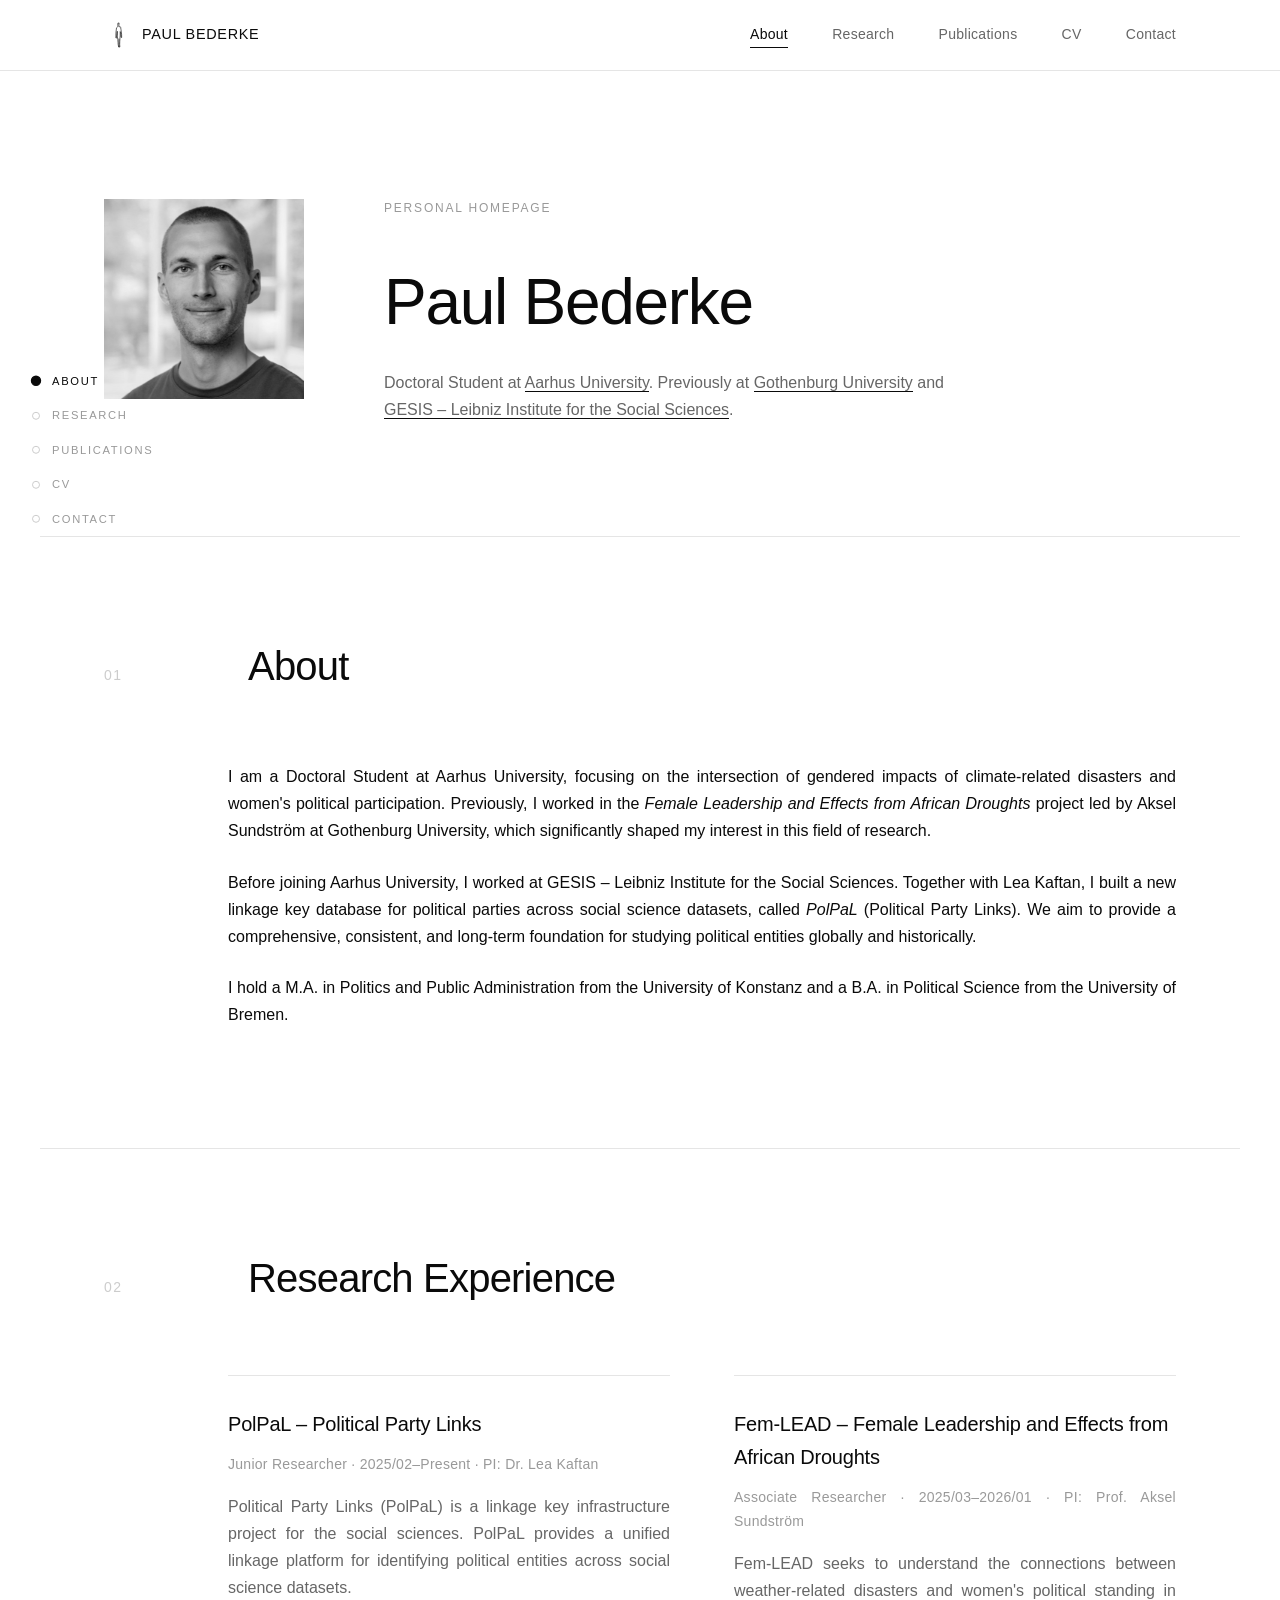
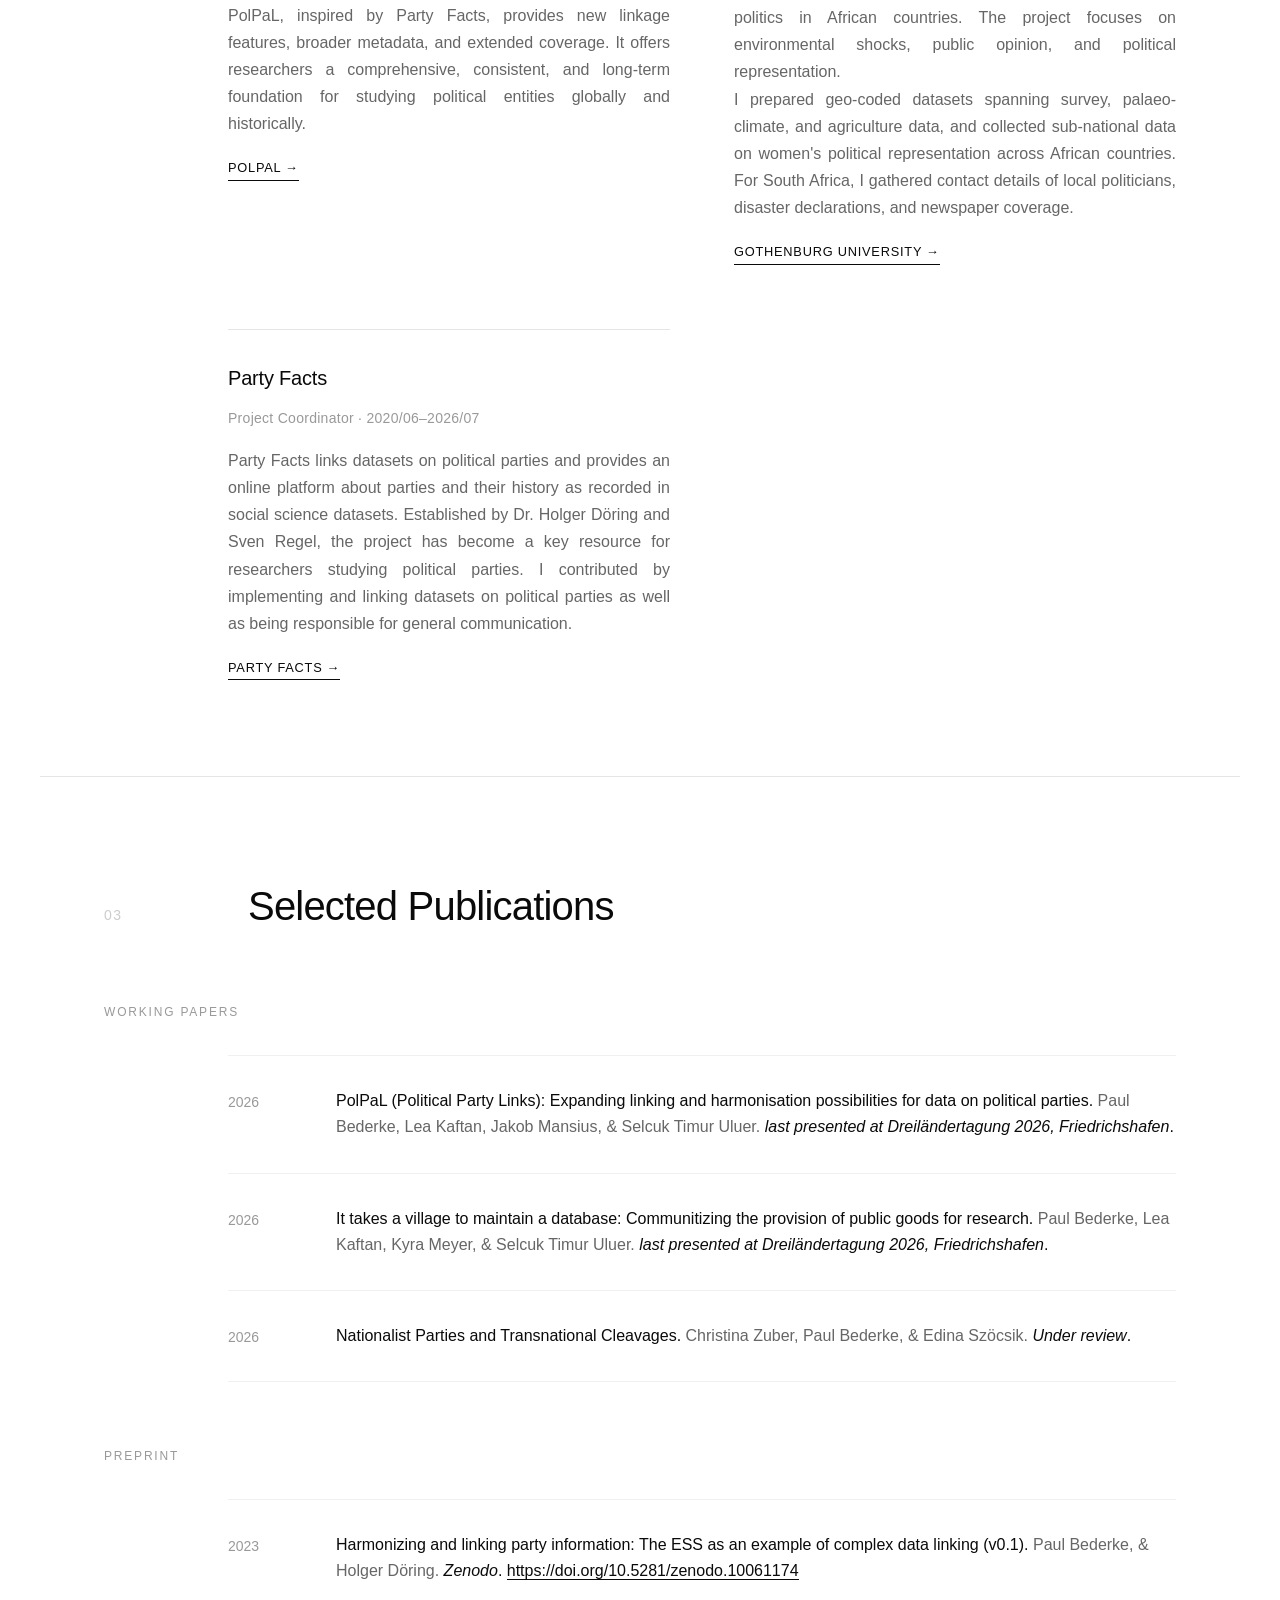
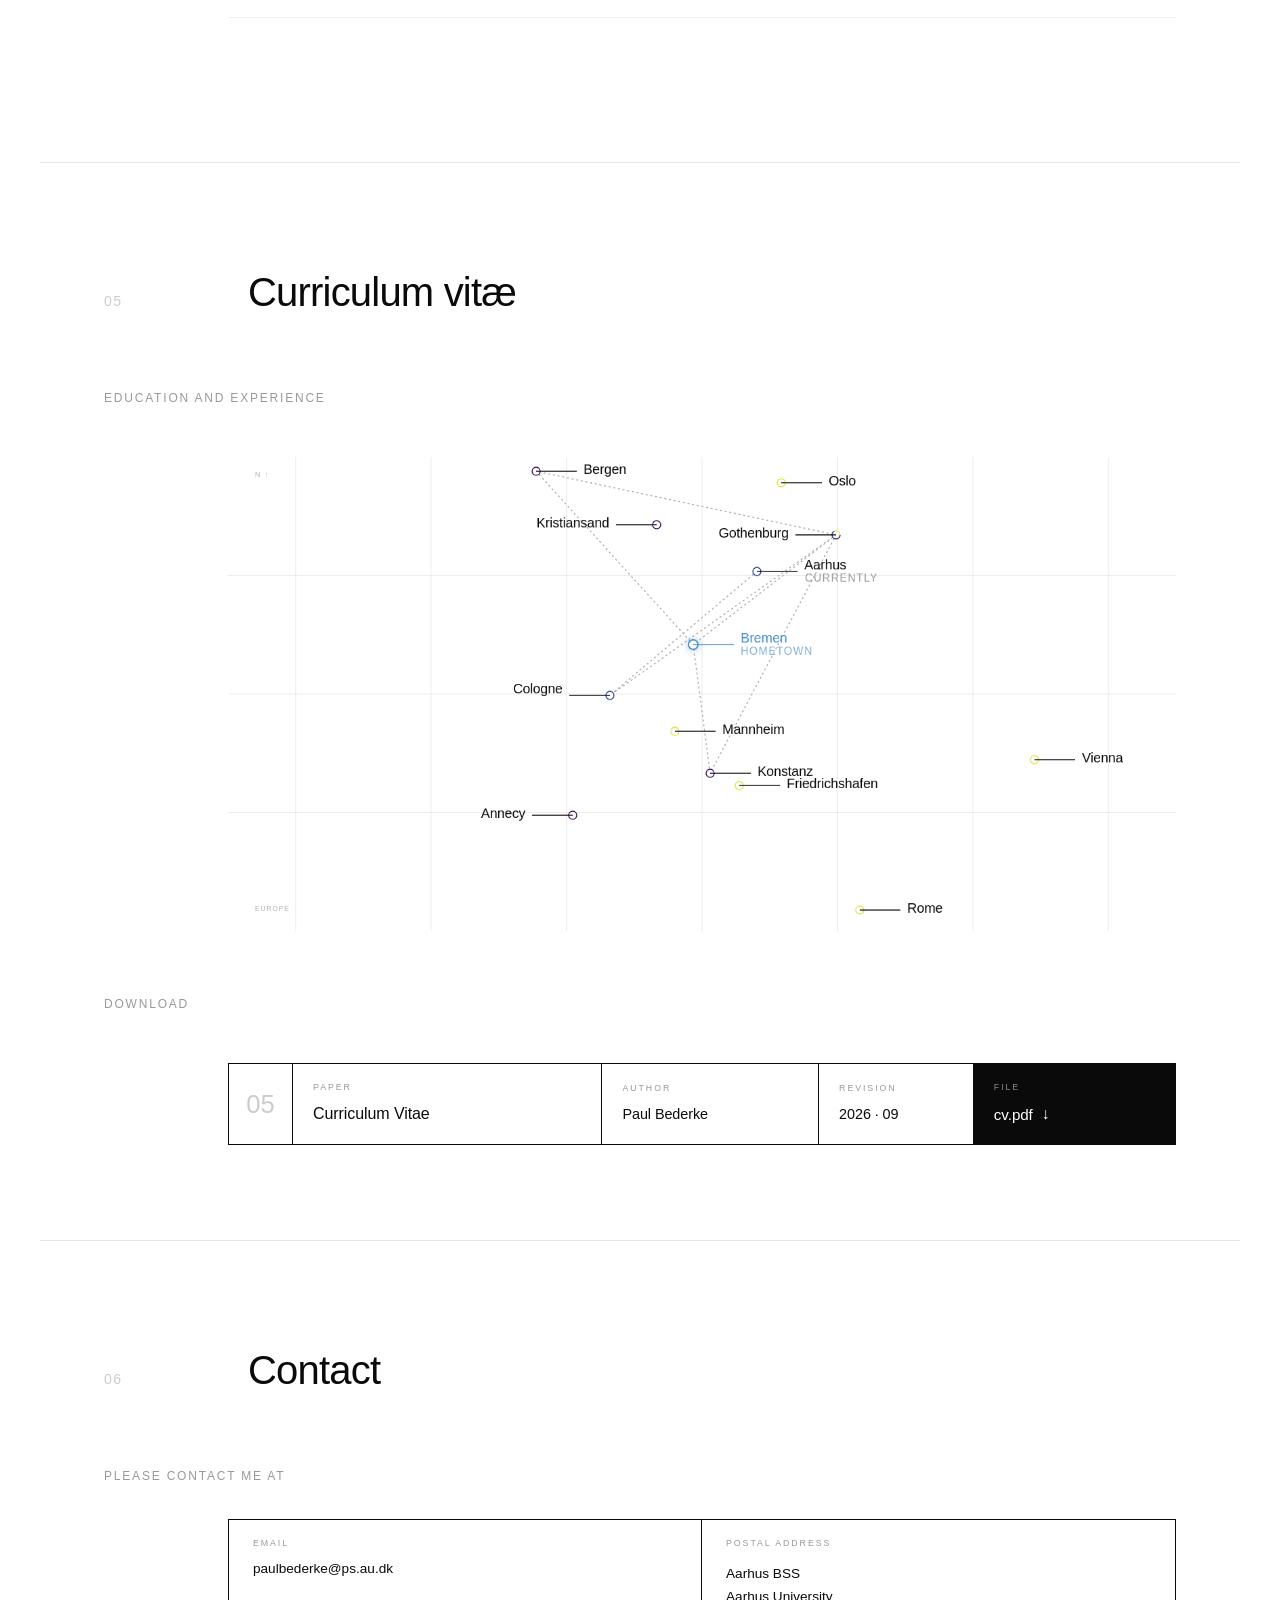
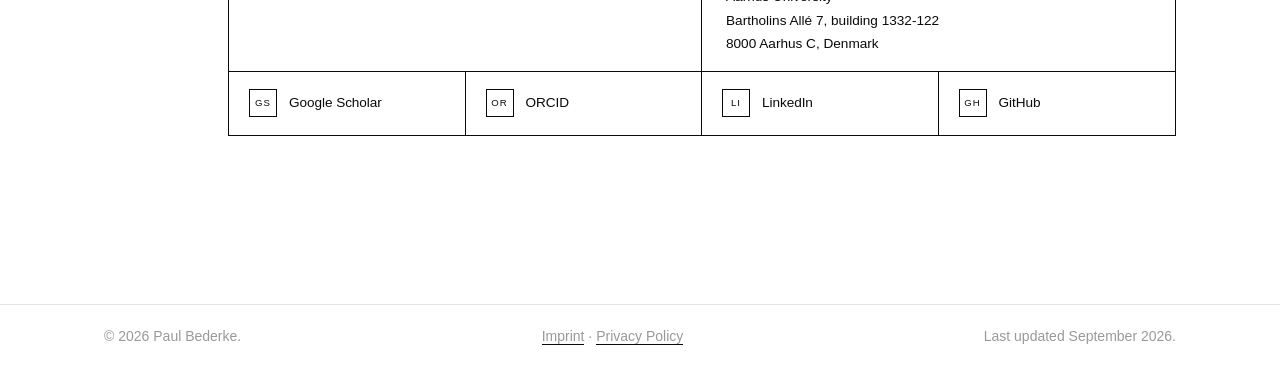
==== commit f13b84a2: "Update imprint and dates" ====
--- a/index.html
+++ b/index.html
@@ -598,7 +598,7 @@
     <div class="container footer-inner">
       <span>&copy; <span id="year"></span> Paul Bederke.</span>
       <span><a href="imprint.html">Imprint</a> · <a href="privacy.html">Privacy Policy</a></span>
-      <span>Last updated <time datetime="2026-07">July 2026</time>.</span>
+      <span>Last updated <time datetime="2026-09">September 2026</time>.</span>
     </div>
   </footer>
 
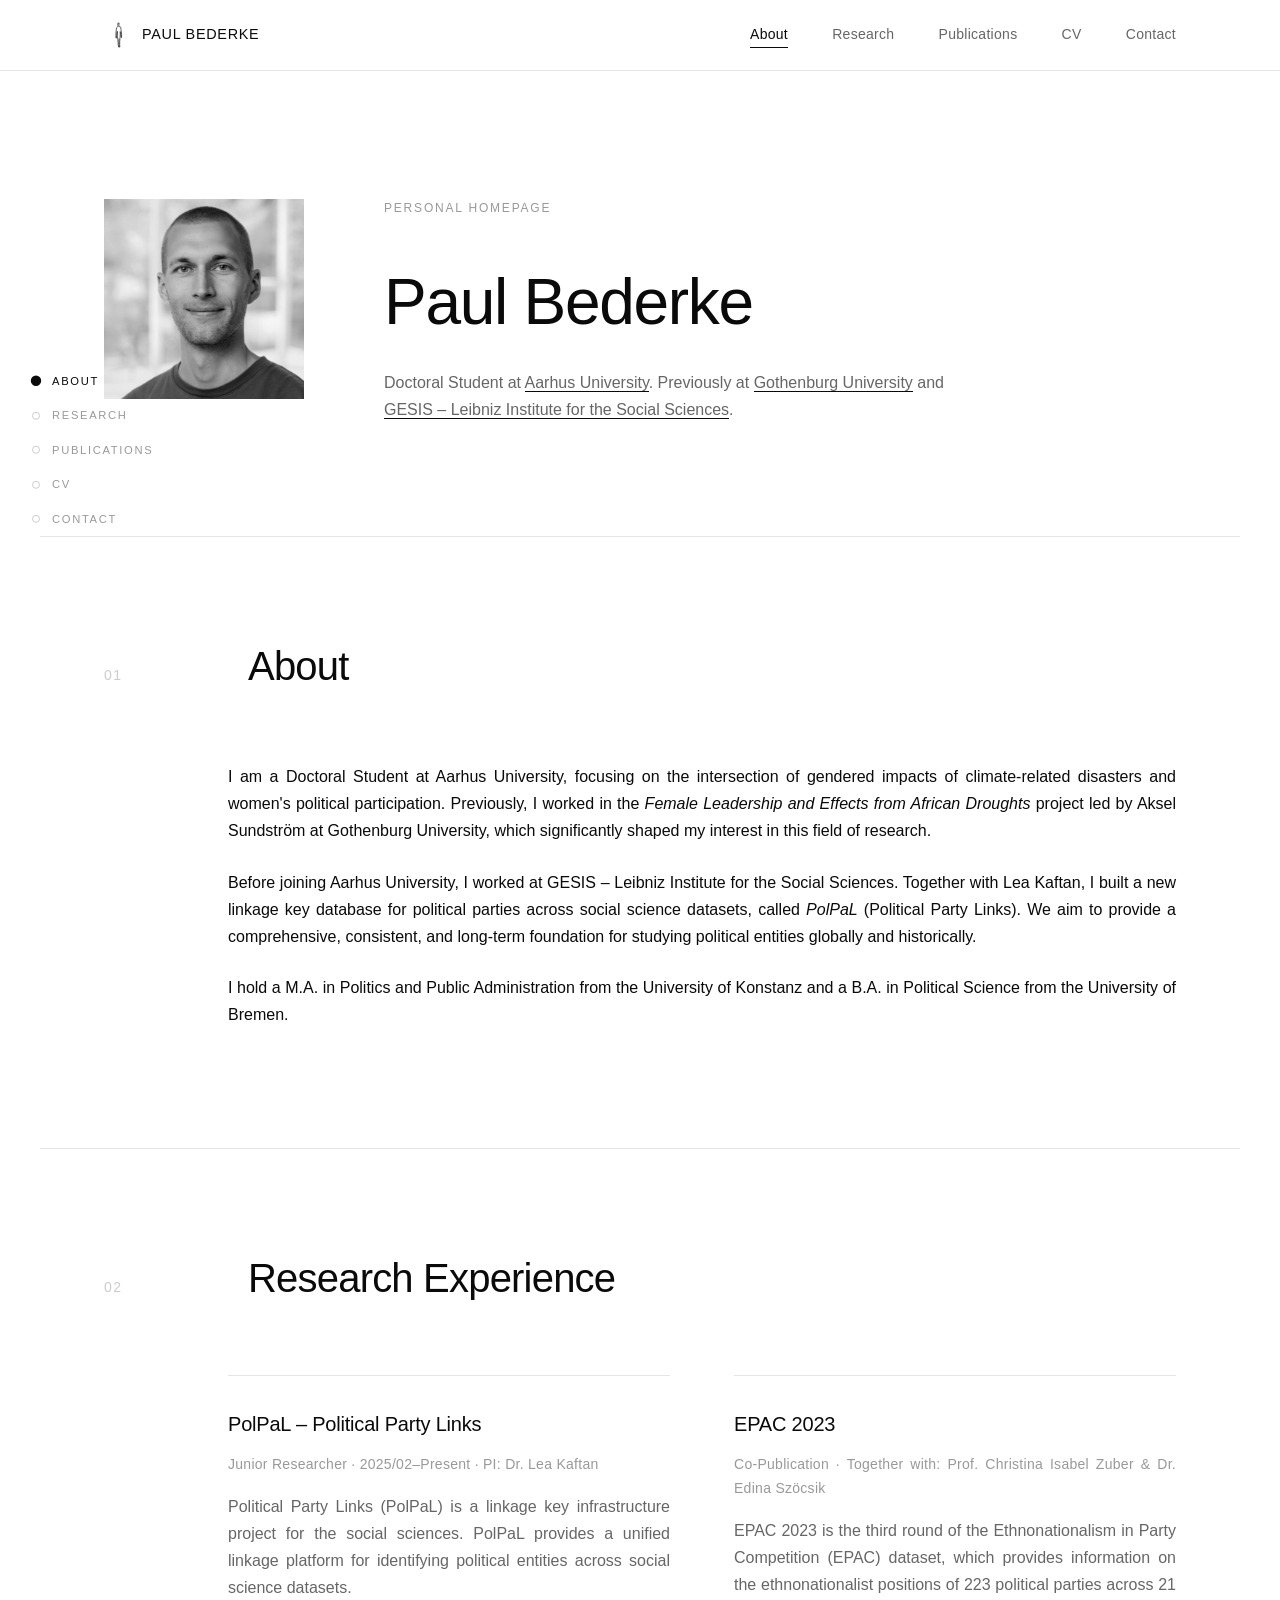
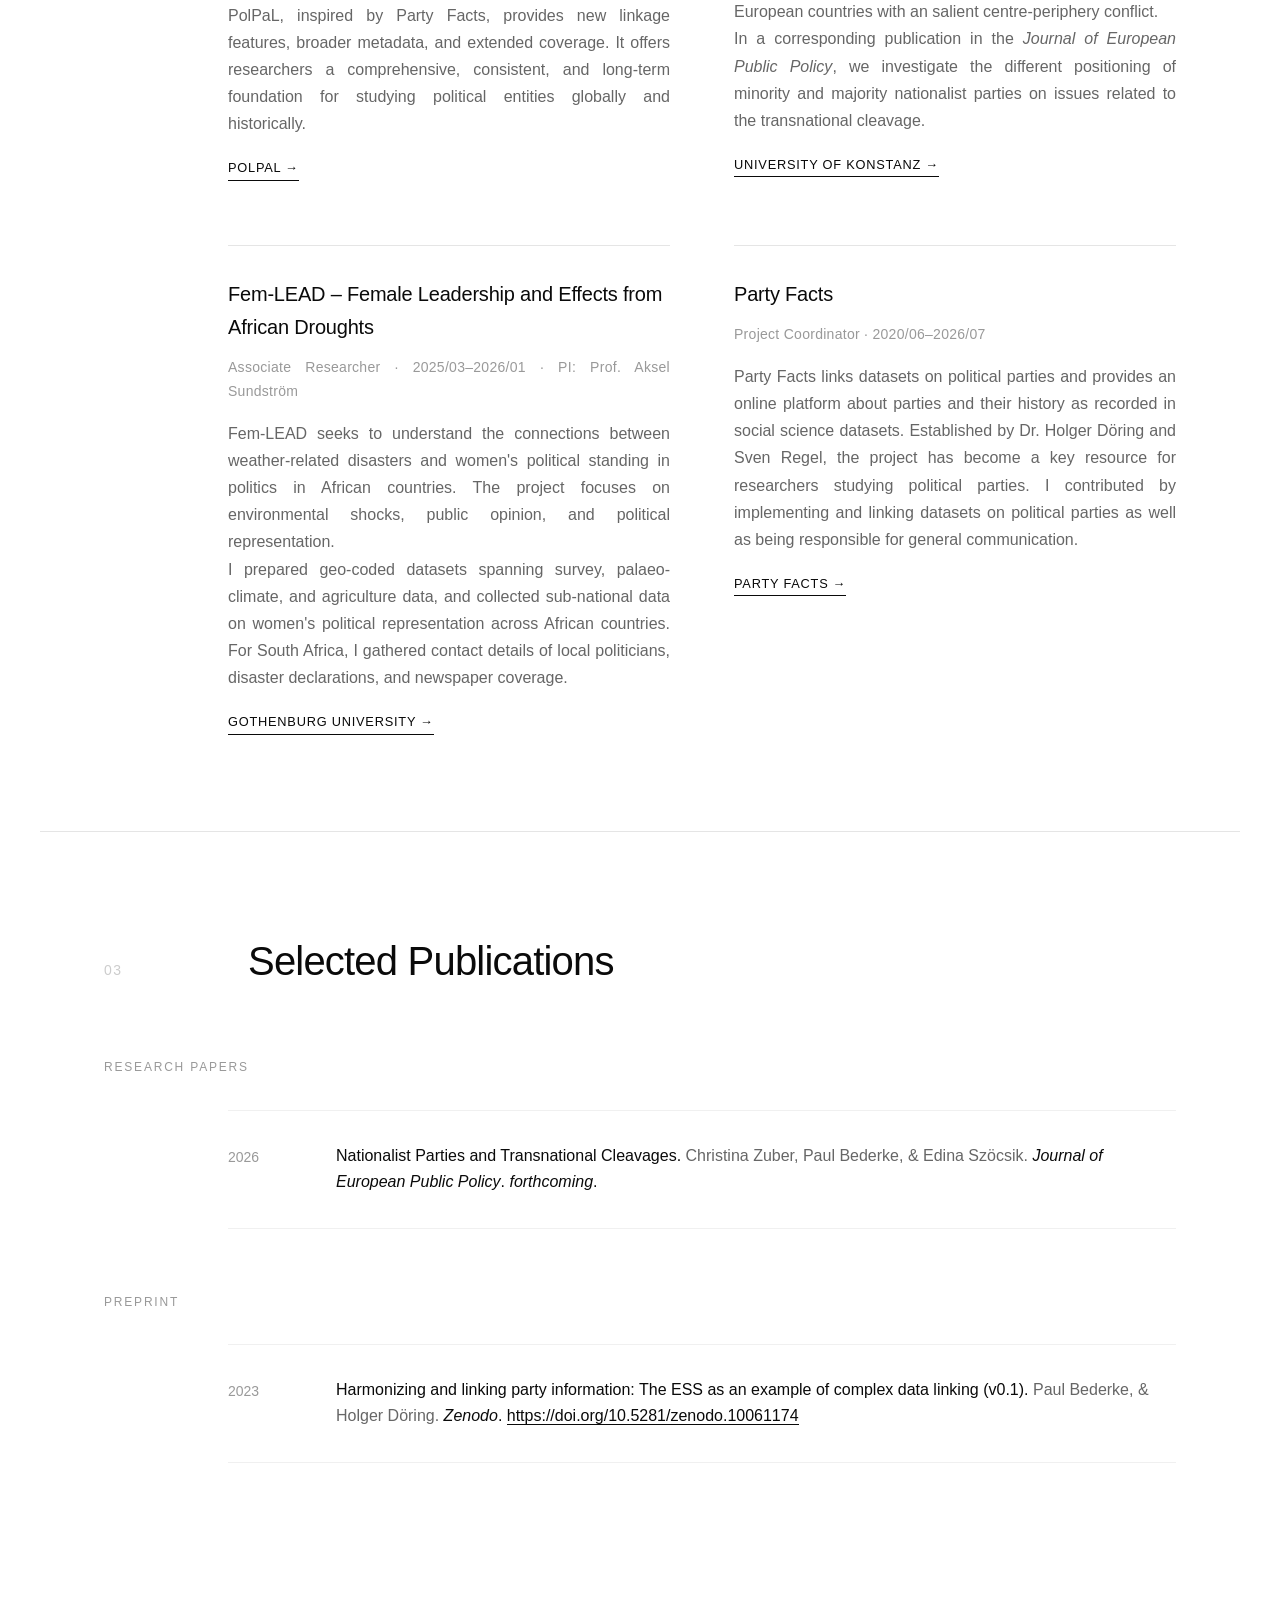
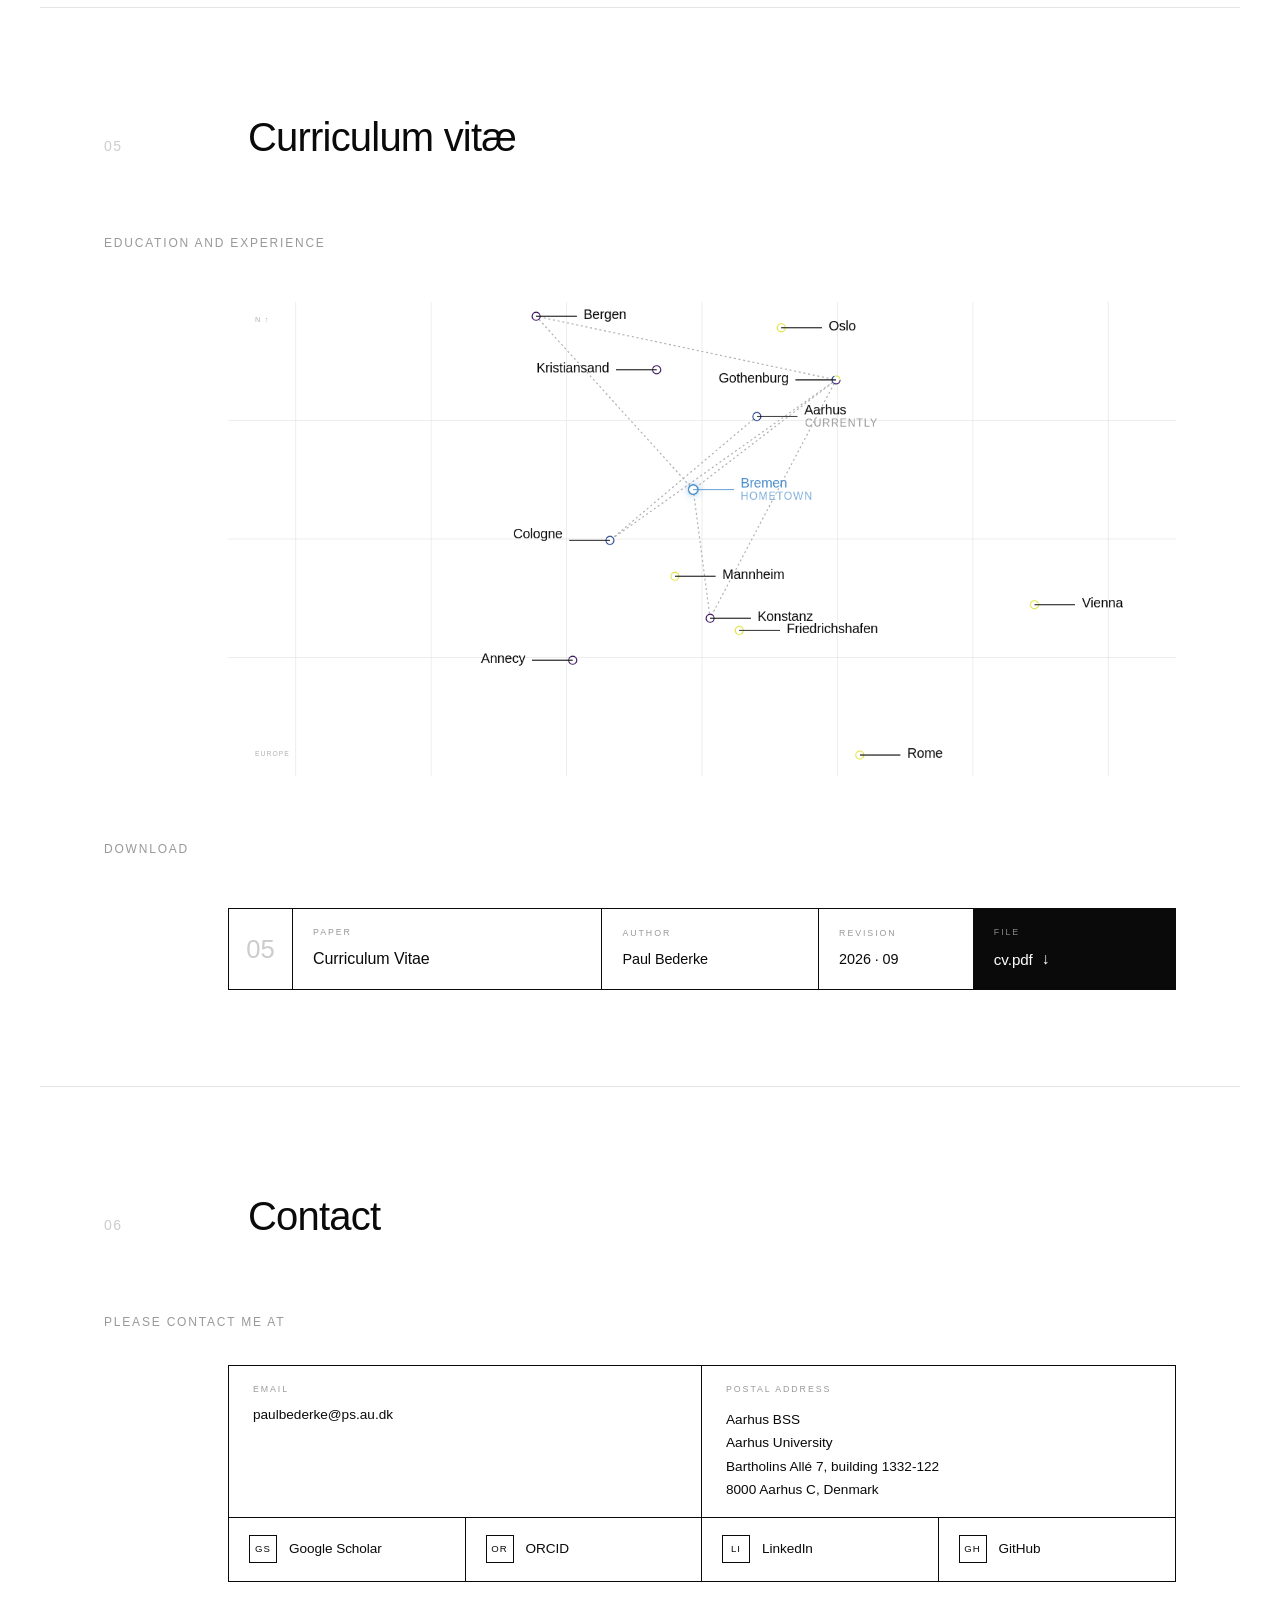
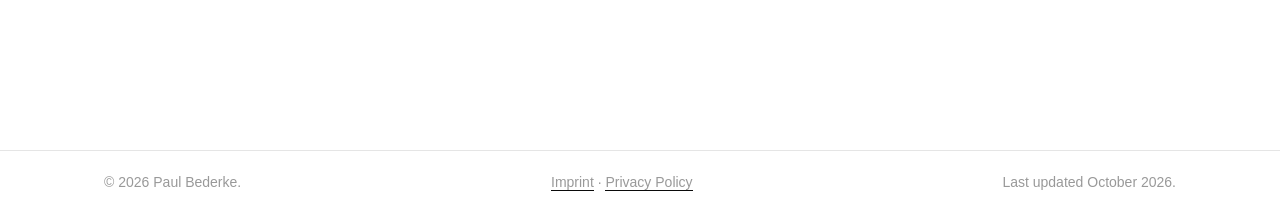
==== commit 0e206ac6: "Update CV and information" ====
--- a/index.html
+++ b/index.html
@@ -221,6 +221,21 @@
           <a class="card-link" href="https://polpal.org/" target="_blank" rel="noopener noreferrer">PolPaL &rarr;</a>
         </article>
         <article class="card">
+          <h3>EPAC 2023</h3>
+          <p class="meta">Co-Publication &middot; Together with: Prof. Christina Isabel Zuber & Dr. Edina Szöcsik</p>
+          <p>
+            EPAC 2023 is the third round of the Ethnonationalism in Party Competition (EPAC) dataset,
+            which provides information on the ethnonationalist positions of 223 political parties
+            across 21 European countries with an salient centre-periphery conflict.
+          </p>
+          <p>
+            In a corresponding publication in the <em>Journal of European Public Policy</em>, we investigate
+            the different positioning of minority and majority nationalist parties on issues related
+            to the transnational cleavage.
+          </p>
+          <a class="card-link" href="https://www.polver.uni-konstanz.de/en/zuber/research/ethnic-parties-and-the-epac-expert-survey/" target="_blank" rel="noopener noreferrer">University of Konstanz &rarr;</a>
+        </article>
+        <article class="card">
           <h3>Fem-LEAD &ndash; Female Leadership and Effects from African Droughts</h3>
           <p class="meta">Associate Researcher &middot; 2025/03&ndash;2026/01 &middot; PI: Prof. Aksel Sundström</p>
           <p>
@@ -262,6 +277,22 @@
         <h2>Selected Publications</h2>
       </header>
 
+      <h3 class="sub">Research papers</h3>
+      <ol class="pubs">
+
+        <li>
+          <span class="year">2026</span>
+          <div>
+            <span class="title">Nationalist Parties and Transnational Cleavages.</span>
+            <span class="authors">Christina Zuber, Paul Bederke, & Edina Szöcsik.</span>
+            <em>Journal of European Public Policy</em>.
+            <em>forthcoming</em>.
+          </div>
+        </li>
+
+      </ol>
+
+      <!--
       <h3 class="sub">Working papers</h3>
       <ol class="pubs">
 
@@ -285,15 +316,8 @@
           </div>
         </li>
 
-        <li>
-          <span class="year">2026</span>
-          <div>
-            <span class="title">Nationalist Parties and Transnational Cleavages.</span>
-            <span class="authors">Christina Zuber, Paul Bederke, & Edina Szöcsik.</span>
-            <em>Under review</em>.
-          </div>
-        </li>
       </ol>
+    -->
 
       <h3 class="sub">Preprint</h3>
       <ol class="pubs">
@@ -598,7 +622,7 @@
     <div class="container footer-inner">
       <span>&copy; <span id="year"></span> Paul Bederke.</span>
       <span><a href="imprint.html">Imprint</a> · <a href="privacy.html">Privacy Policy</a></span>
-      <span>Last updated <time datetime="2026-09">September 2026</time>.</span>
+      <span>Last updated <time datetime="2026-09">October 2026</time>.</span>
     </div>
   </footer>
 
